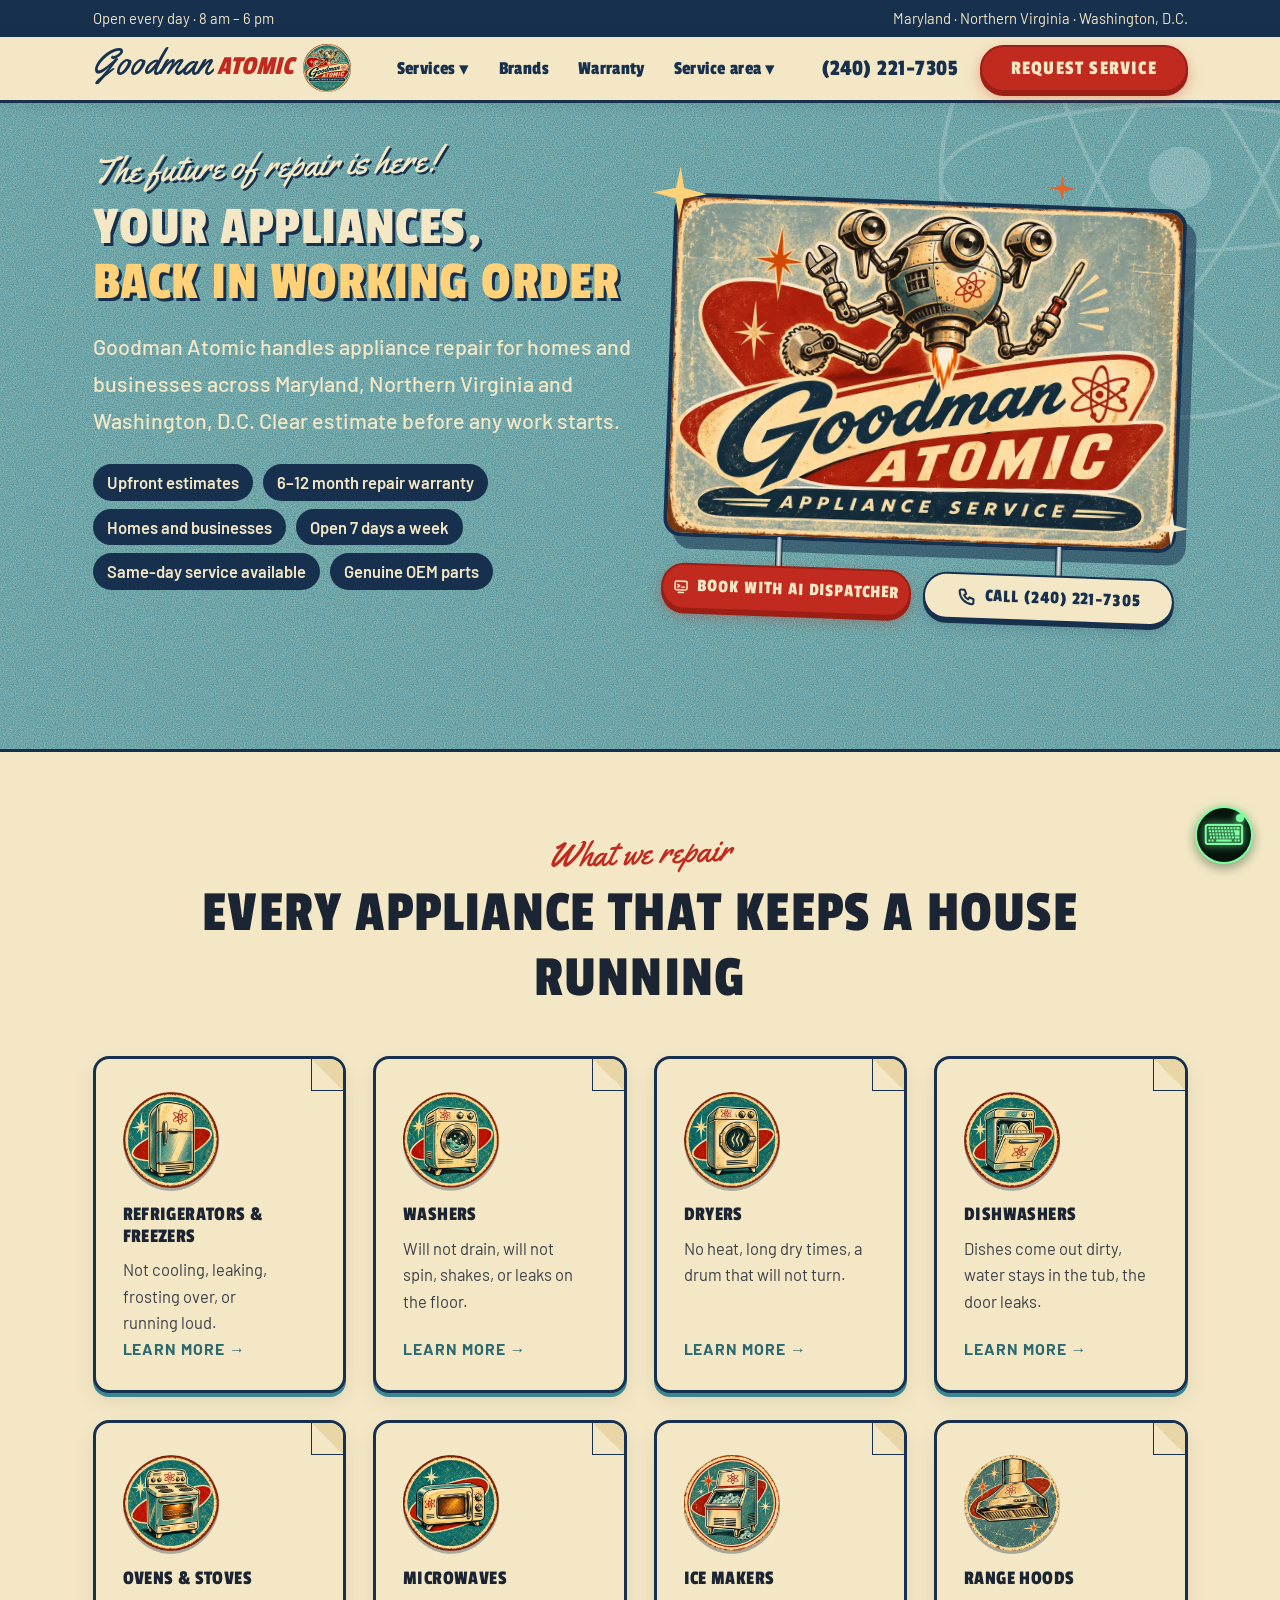
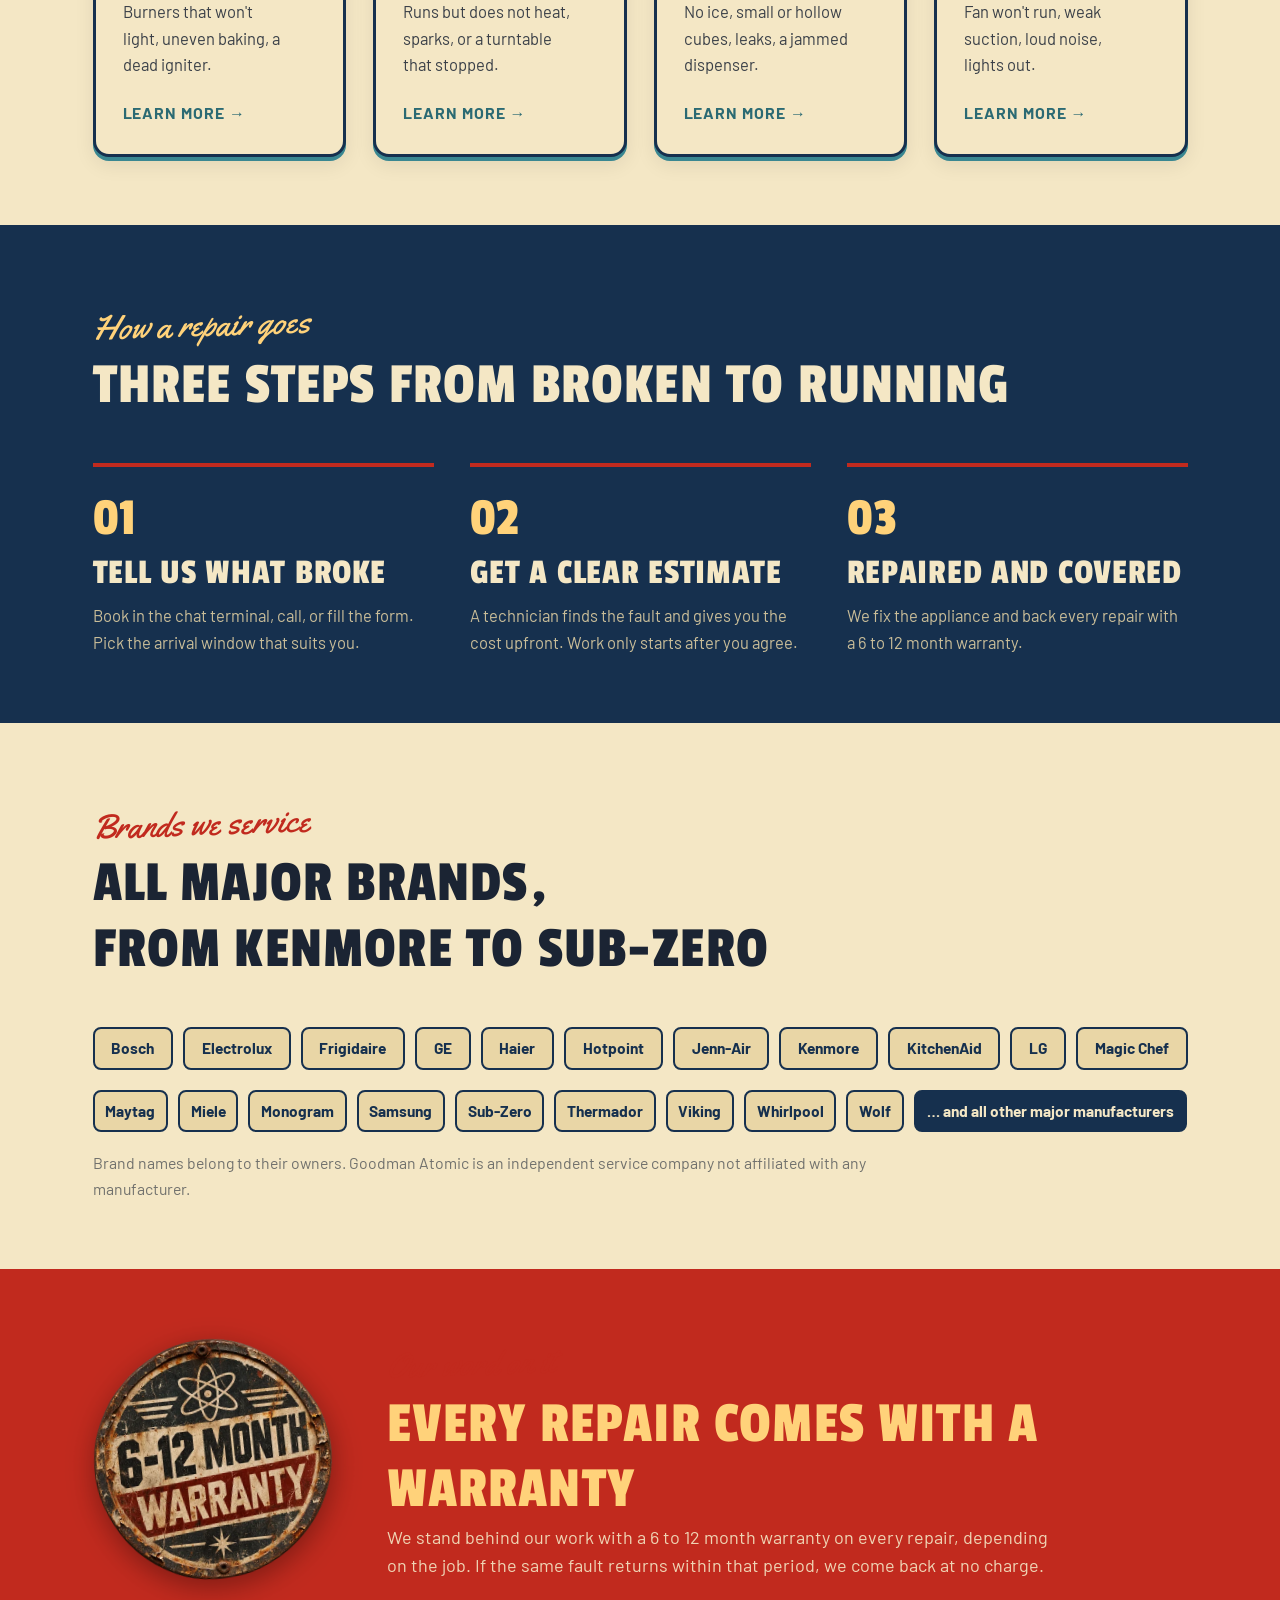
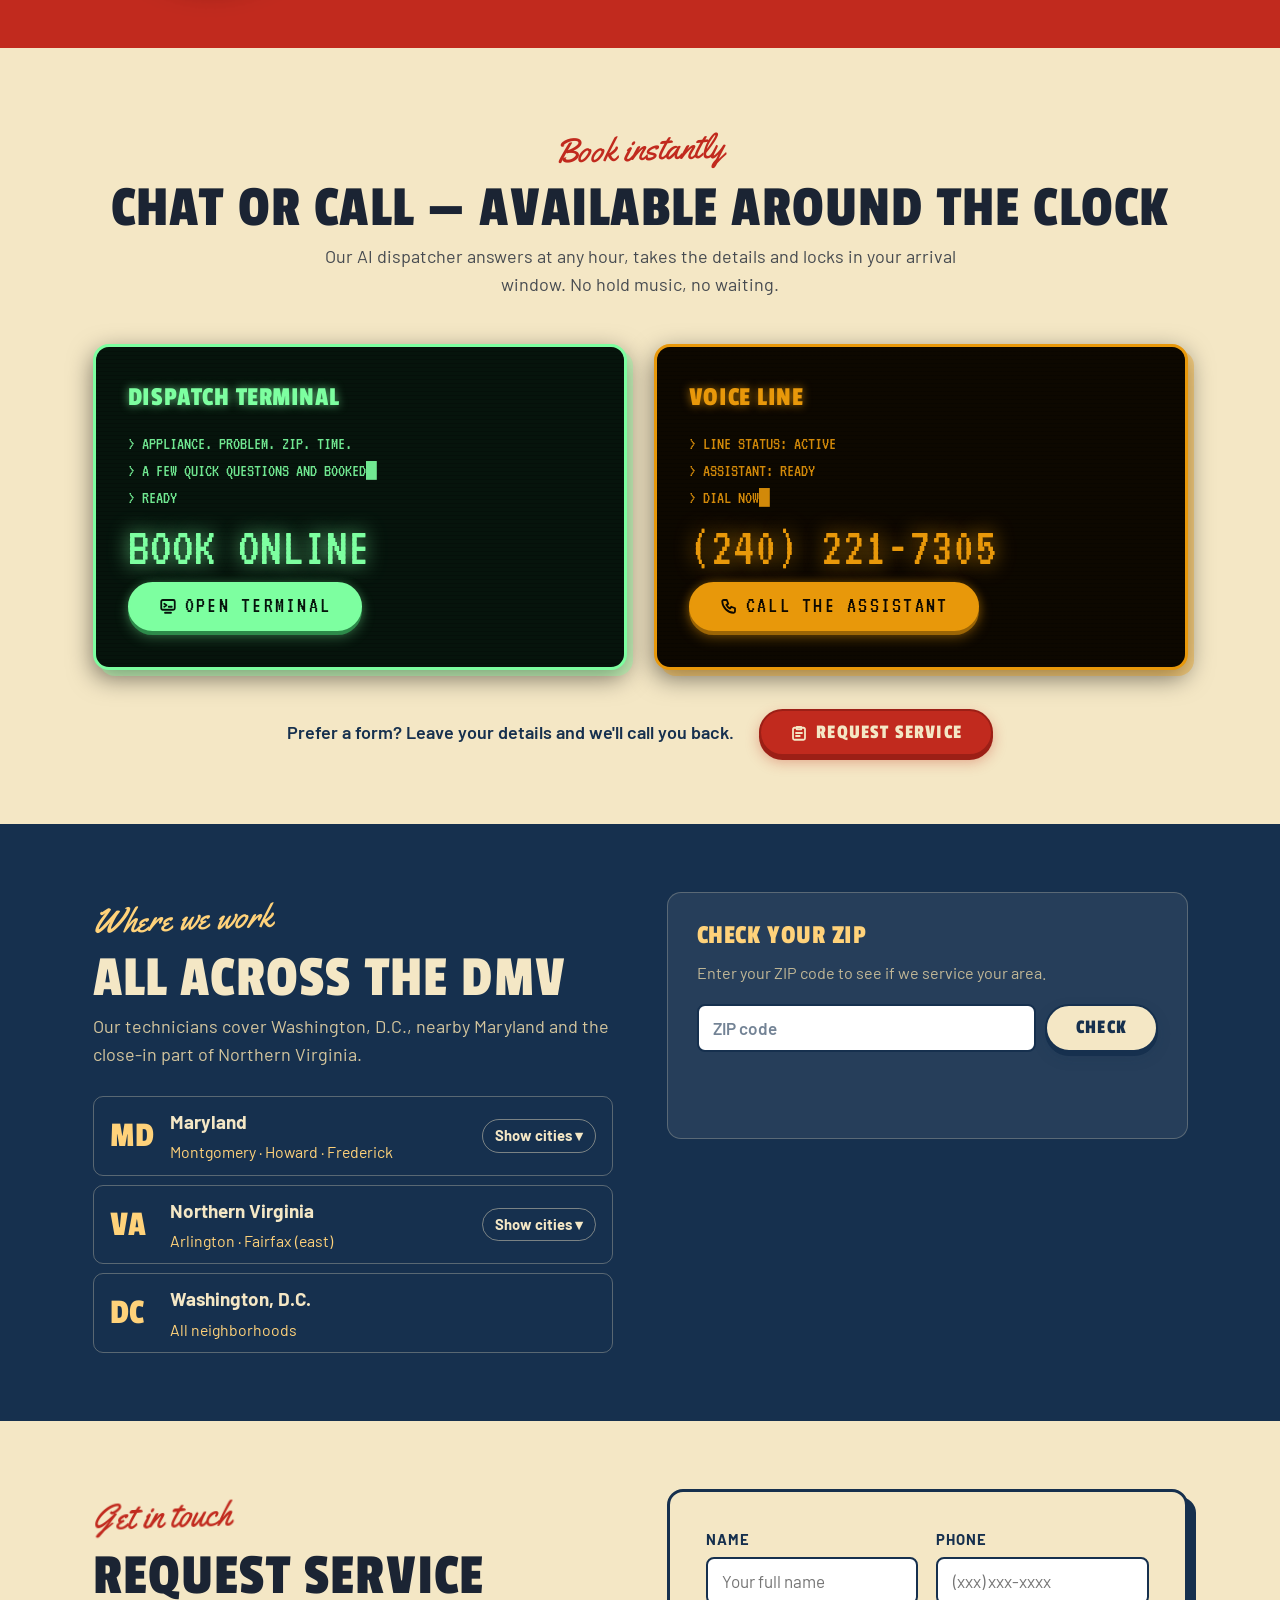
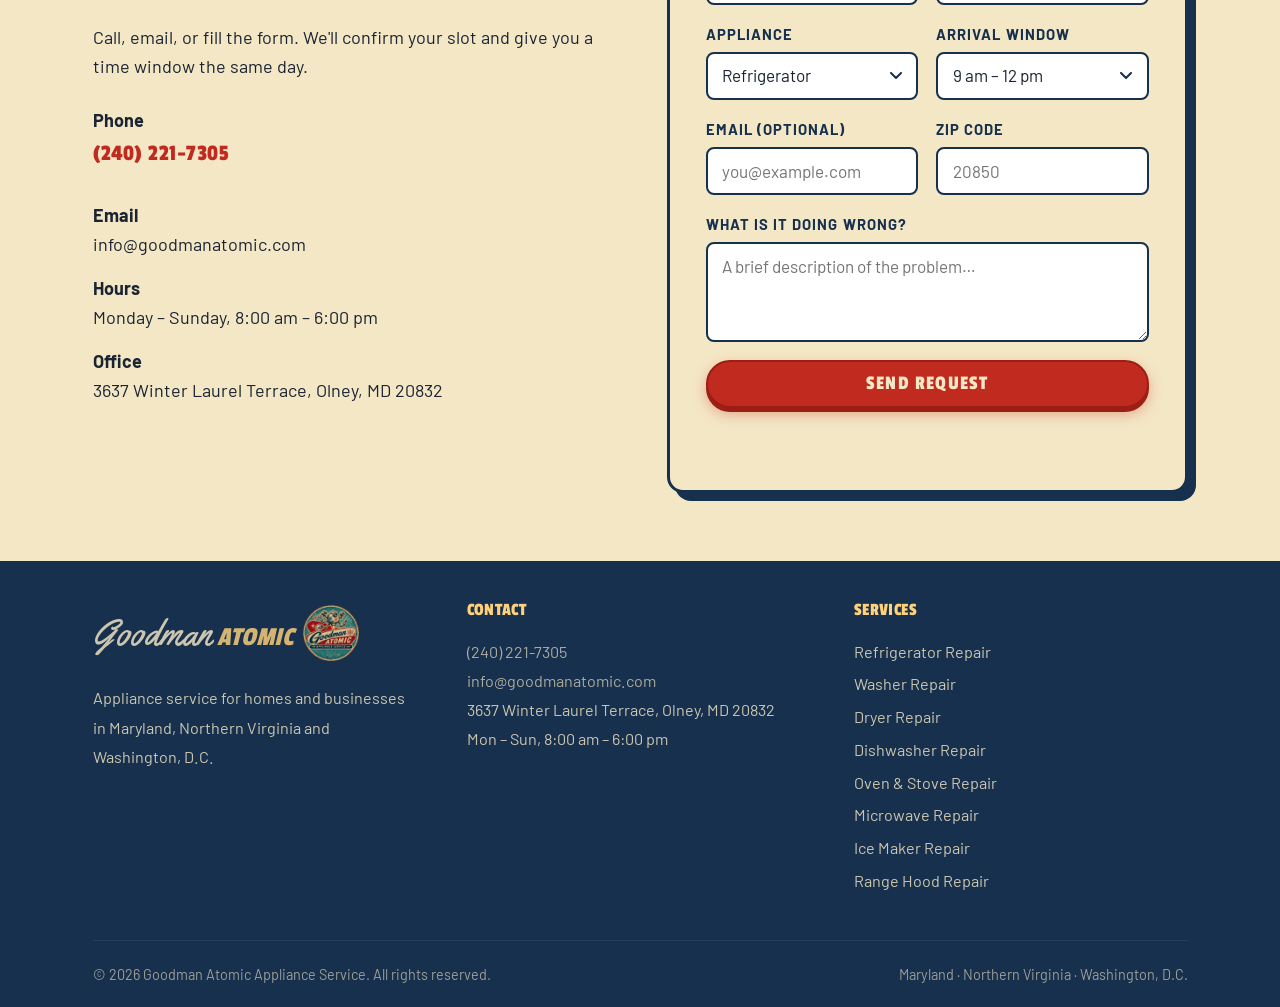
==== index.html @ d3fc952f "Remove Prince George's from service area" ====
<!DOCTYPE html>
<html lang="en">
<head>
<meta charset="utf-8">
<meta name="viewport" content="width=device-width, initial-scale=1">
<meta name="theme-color" content="#f4e7c5">
<title>Goodman Atomic Appliance Service | Repair in Maryland, Virginia &amp; D.C.</title>
<meta name="description" content="Appliance repair in Maryland, Northern Virginia and Washington D.C. Refrigerators, washers, dryers, ovens, dishwashers. Upfront estimates, 6–12 month warranty. Call (240) 221-7305.">
<link rel="canonical" href="https://goodmanatomic.com/">
<link rel="icon" type="image/png" href="assets/logo/logo-square.png">
<link rel="apple-touch-icon" href="assets/logo/logo-round.png">
<link rel="preconnect" href="https://fonts.googleapis.com">
<link rel="preconnect" href="https://fonts.gstatic.com" crossorigin>
<link href="https://fonts.googleapis.com/css2?family=Barlow:wght@400;500;600;700&family=Passion+One:wght@400;700&family=VT323&family=Yellowtail&display=swap" rel="stylesheet">
<link rel="stylesheet" href="assets/css/style.css?v=11140700">
<script type="application/ld+json">
{"@context":"https://schema.org","@type":"LocalBusiness","name":"Goodman Atomic Appliance Service","telephone":"+12402217305","email":"info@goodmanatomic.com","address":{"@type":"PostalAddress","streetAddress":"3637 Winter Laurel Terrace","addressLocality":"Olney","addressRegion":"MD","postalCode":"20832","addressCountry":"US"},"areaServed":["Maryland","Virginia","Washington DC"],"openingHoursSpecification":{"@type":"OpeningHoursSpecification","dayOfWeek":["Monday","Tuesday","Wednesday","Thursday","Friday","Saturday","Sunday"],"opens":"08:00","closes":"18:00"},"priceRange":"$$"}
</script>
</head>
<body>
<a class="skip" href="#main">Skip to content</a>

<!-- Top strip -->
<div class="strip">
  <div class="wrap">
    <span>Open every day · 8 am – 6 pm</span>
    <span>Maryland · Northern Virginia · Washington, D.C.</span>
  </div>
</div>

<!-- Header -->
<header class="site" role="banner">
  <div class="wrap">
    <div class="head-inner">
      <a class="brand" href="/" aria-label="Goodman Atomic Appliance Service — home">
        <span class="g">Goodman</span><span class="a">Atomic</span><img class="brand-logo" src="assets/logo/logo-round-192.webp" alt="" width="48" height="48" aria-hidden="true">
      </a>
      <button id="menuBtn" class="menu-btn" aria-expanded="false" aria-controls="mainNav" aria-label="Open navigation menu">
        <span></span><span></span><span></span>
      </button>
      <nav class="main" id="mainNav" aria-label="Site navigation">
        <div class="has-drop">
          <button class="drop-toggle" aria-expanded="false" aria-haspopup="true">Services <span aria-hidden="true">▾</span></button>
          <div class="drop-menu" role="menu">
            <a href="services/refrigerator-repair.html" role="menuitem">Refrigerator &amp; Freezer</a>
            <a href="services/washer-repair.html" role="menuitem">Washer Repair</a>
            <a href="services/dryer-repair.html" role="menuitem">Dryer Repair</a>
            <a href="services/dishwasher-repair.html" role="menuitem">Dishwasher Repair</a>
            <a href="services/oven-stove-repair.html" role="menuitem">Oven &amp; Stove Repair</a>
            <a href="services/microwave-repair.html" role="menuitem">Microwave Repair</a>
            <a href="services/ice-maker-repair.html" role="menuitem">Ice Maker Repair</a>
            <a href="services/range-hood-repair.html" role="menuitem">Range Hood Repair</a>
          </div>
        </div>
        <a href="#brands">Brands</a>
        <a href="#warranty">Warranty</a>
        <div class="has-drop">
          <button class="drop-toggle" aria-expanded="false" aria-haspopup="true">Service area <span aria-hidden="true">▾</span></button>
          <div class="drop-menu" role="menu">
            <a href="#area" role="menuitem">Washington, D.C.</a>
            <a href="#area" role="menuitem">MD — Montgomery County</a>
            <a href="#area" role="menuitem">MD — Howard County</a>
            <a href="#area" role="menuitem">MD — Frederick County</a>
            <a href="#area" role="menuitem">VA — Arlington County</a>
            <a href="#area" role="menuitem">VA — Fairfax County (east)</a>
          </div>
        </div>
      </nav>
      <div class="head-cta">
        <a class="head-phone" href="tel:+12402217305">(240) 221-7305</a>
        <a class="btn btn-red" href="#reqForm">Request service</a>
      </div>
    </div>
  </div>
</header>

<main id="main">

<!-- ═══ HERO ═══ -->
<section class="hero" id="top" aria-label="Welcome to Goodman Atomic">
  <!-- Background atom -->
  <svg class="atom" viewBox="0 0 200 200" fill="none" aria-hidden="true">
    <g class="orbit-a" stroke="white" stroke-width="1.5">
      <circle cx="100" cy="100" r="92" fill="none"/>
      <ellipse cx="100" cy="100" rx="92" ry="28"/>
      <circle cx="192" cy="100" r="6" fill="white" stroke="none"/>
    </g>
    <g class="orbit-b" stroke="white" stroke-width="1.5">
      <circle cx="100" cy="100" r="92" fill="none"/>
      <ellipse cx="100" cy="100" rx="92" ry="28" transform="rotate(60 100 100)"/>
      <circle cx="146" cy="20.3" r="5" fill="white" stroke="none"/>
    </g>
    <g class="orbit-c" stroke="white" stroke-width="1.5">
      <circle cx="100" cy="100" r="92" fill="none"/>
      <ellipse cx="100" cy="100" rx="92" ry="28" transform="rotate(120 100 100)"/>
      <circle cx="54" cy="20.3" r="5" fill="white" stroke="none"/>
    </g>
    <circle cx="100" cy="100" r="12" fill="white" stroke="none"/>
  </svg>

  <div class="wrap">
    <!-- Left: copy -->
    <div class="hero-text">
      <span class="script">The future of repair is here!</span>
      <h1>Your appliances, <em>back in working order</em></h1>
      <p class="lead">Goodman Atomic handles appliance repair for homes and businesses across Maryland, Northern Virginia and Washington, D.C. Clear estimate before any work starts.</p>
      <ul class="chips">
        <li>Upfront estimates</li>
        <li>6–12 month repair warranty</li>
        <li>Homes and businesses</li>
        <li>Open 7 days a week</li>
        <li>Same-day service available</li>
        <li>Genuine OEM parts</li>
      </ul>
    </div>

    <!-- Right: sign with the two main buttons hanging under it -->
    <div class="sign-col">
    <div class="sign">
      <svg class="burst b1" viewBox="0 0 40 40" aria-hidden="true"><path fill="currentColor" d="M20 0l3 16 17 4-17 4-3 16-3-16L0 20l17-4z"/></svg>
      <svg class="burst b2" viewBox="0 0 40 40" aria-hidden="true"><path fill="currentColor" d="M20 0l3 16 17 4-17 4-3 16-3-16L0 20l17-4z"/></svg>
      <svg class="burst b3" viewBox="0 0 40 40" aria-hidden="true"><path fill="currentColor" d="M20 0l3 16 17 4-17 4-3 16-3-16L0 20l17-4z"/></svg>
      <img src="assets/goodman-atomic-sign.webp" width="1080" height="720"
        alt="Goodman Atomic Appliance Service — retro sign with repair mascot"
        loading="eager">
    </div>
        <div class="hero-cta sign-cta">
          <button class="btn btn-red" type="button" data-open-chat aria-haspopup="dialog">
            <svg width="20" height="20" viewBox="0 0 24 24" fill="none" stroke="currentColor" stroke-width="2.4" stroke-linecap="round" stroke-linejoin="round" aria-hidden="true"><rect x="3" y="4" width="18" height="13" rx="2"/><path d="M8 21h8M7 9l3 2-3 2M13 13h4"/></svg>
            Book with AI dispatcher
          </button>
          <a class="btn btn-cream" href="tel:+12402217305">
            <svg width="20" height="20" viewBox="0 0 24 24" fill="none" stroke="currentColor" stroke-width="2.4" stroke-linecap="round" stroke-linejoin="round" aria-hidden="true"><path d="M5 4h4l2 5-2.5 1.5a11 11 0 0 0 5 5L15 13l5 2v4a2 2 0 0 1-2 2A16 16 0 0 1 3 6a2 2 0 0 1 2-2z"/></svg>
            Call (240) 221-7305
          </a>
        </div>
    </div>
  </div>
</section>


<!-- ═══ SERVICES ═══ -->
<section class="band-cream" id="services">
  <div class="wrap">
    <div class="sec-head" data-rise>
      <span class="script">What we repair</span>
      <h2>Every appliance that keeps a house running</h2>
    </div>
    <div class="cards">

      <article class="card" data-rise>
        <div class="ico ico-img"><img src="assets/icons/refrigerator.webp" alt="" width="96" height="96" loading="lazy"></div>
        <h3>Refrigerators &amp; freezers</h3>
        <p>Not cooling, leaking, frosting over, or running loud.</p>
        <a class="card-link" href="services/refrigerator-repair.html">Learn more →</a>
      </article>

      <article class="card" data-rise>
        <div class="ico ico-img"><img src="assets/icons/washer.webp" alt="" width="96" height="96" loading="lazy"></div>
        <h3>Washers</h3>
        <p>Will not drain, will not spin, shakes, or leaks on the floor.</p>
        <a class="card-link" href="services/washer-repair.html">Learn more →</a>
      </article>

      <article class="card" data-rise>
        <div class="ico ico-img"><img src="assets/icons/dryer.webp" alt="" width="96" height="96" loading="lazy"></div>
        <h3>Dryers</h3>
        <p>No heat, long dry times, a drum that will not turn.</p>
        <a class="card-link" href="services/dryer-repair.html">Learn more →</a>
      </article>

      <article class="card" data-rise>
        <div class="ico ico-img"><img src="assets/icons/dishwasher.webp" alt="" width="96" height="96" loading="lazy"></div>
        <h3>Dishwashers</h3>
        <p>Dishes come out dirty, water stays in the tub, the door leaks.</p>
        <a class="card-link" href="services/dishwasher-repair.html">Learn more →</a>
      </article>

      <article class="card" data-rise>
        <div class="ico ico-img"><img src="assets/icons/oven-stove.webp" alt="" width="96" height="96" loading="lazy"></div>
        <h3>Ovens &amp; stoves</h3>
        <p>Burners that won't light, uneven baking, a dead igniter.</p>
        <a class="card-link" href="services/oven-stove-repair.html">Learn more →</a>
      </article>

      <article class="card" data-rise>
        <div class="ico ico-img"><img src="assets/icons/microwave.webp" alt="" width="96" height="96" loading="lazy"></div>
        <h3>Microwaves</h3>
        <p>Runs but does not heat, sparks, or a turntable that stopped.</p>
        <a class="card-link" href="services/microwave-repair.html">Learn more →</a>
      </article>

      <article class="card" data-rise>
        <div class="ico ico-img"><img src="assets/icons/ice-maker.webp" alt="" width="96" height="96" loading="lazy"></div>
        <h3>Ice makers</h3>
        <p>No ice, small or hollow cubes, leaks, a jammed dispenser.</p>
        <a class="card-link" href="services/ice-maker-repair.html">Learn more →</a>
      </article>

      <article class="card" data-rise>
        <div class="ico ico-img"><img src="assets/icons/range-hood.webp" alt="" width="96" height="96" loading="lazy"></div>
        <h3>Range hoods</h3>
        <p>Fan won't run, weak suction, loud noise, lights out.</p>
        <a class="card-link" href="services/range-hood-repair.html">Learn more →</a>
      </article>

    </div>
  </div>
</section>


<!-- ═══ HOW IT WORKS ═══ -->
<section class="band-navy" id="how">
  <div class="wrap">
    <div class="sec-head sec-head-left" data-rise>
      <span class="script">How a repair goes</span>
      <h2>Three steps from broken to running</h2>
    </div>
    <ol class="steps">
      <li class="step" data-rise>
        <h3>Tell us what broke</h3>
        <p>Book in the chat terminal, call, or fill the form. Pick the arrival window that suits you.</p>
      </li>
      <li class="step" data-rise>
        <h3>Get a clear estimate</h3>
        <p>A technician finds the fault and gives you the cost upfront. Work only starts after you agree.</p>
      </li>
      <li class="step" data-rise>
        <h3>Repaired and covered</h3>
        <p>We fix the appliance and back every repair with a 6 to 12 month warranty.</p>
      </li>
    </ol>
  </div>
</section>


<!-- ═══ BRANDS ═══ -->
<section class="band-cream" id="brands">
  <div class="wrap">
    <div class="sec-head" data-rise>
      <span class="script">Brands we service</span>
      <h2>All major brands,<br>from Kenmore to <span style="white-space:nowrap">Sub-Zero</span></h2>
    </div>
    <ul class="brands" data-rise aria-label="Brands we service">
      <li>Bosch</li>
      <li>Electrolux</li>
      <li>Frigidaire</li>
      <li>GE</li>
      <li>Haier</li>
      <li>Hotpoint</li>
      <li>Jenn-Air</li>
      <li>Kenmore</li>
      <li>KitchenAid</li>
      <li>LG</li>
      <li>Magic Chef</li>
      <li class="brands-break" aria-hidden="true"></li>
      <li>Maytag</li>
      <li>Miele</li>
      <li>Monogram</li>
      <li>Samsung</li>
      <li>Sub-Zero</li>
      <li>Thermador</li>
      <li>Viking</li>
      <li>Whirlpool</li>
      <li>Wolf</li>
      <li class="brands-more">… and all other major manufacturers</li>
    </ul>
    <p class="brands-fine">Brand names belong to their owners. Goodman Atomic is an independent service company not affiliated with any manufacturer.</p>
  </div>
</section>


<!-- ═══ WARRANTY ═══ -->
<section class="band-red warranty" id="warranty">
  <div class="wrap">
    <div class="seal-img" data-rise>
      <img src="assets/icons/warranty-seal.webp" alt="6–12 month warranty" width="240" height="240" loading="lazy">
    </div>
    <div data-rise>
      <span class="script">Our word on it</span>
      <h2>Every repair comes with a warranty</h2>
      <p>We stand behind our work with a 6 to 12 month warranty on every repair, depending on the job. If the same fault returns within that period, we come back at no charge.</p>
    </div>
  </div>
</section>


<!-- ═══ AI DISPATCHER ═══ -->
<section class="band-cream" id="dispatch">
  <div class="wrap">
    <div class="sec-head" data-rise>
      <span class="script">Book instantly</span>
      <h2>Chat or call — available around the clock</h2>
      <p>Our AI dispatcher answers at any hour, takes the details and locks in your arrival window. No hold music, no waiting.</p>
    </div>
    <div class="duo" data-rise>
      <!-- Green CRT: text dispatch -->
      <div class="panel term">
        <h3>Dispatch terminal</h3>
        <p>APPLIANCE. PROBLEM. ZIP. TIME.</p>
        <p>A FEW QUICK QUESTIONS AND BOOKED<span class="cursor" aria-hidden="true"></span></p>
        <p>READY</p>
        <div class="crt-bignum">BOOK ONLINE</div>
        <button class="btn btn-crt" type="button" data-open-chat aria-haspopup="dialog">
          <svg width="18" height="18" viewBox="0 0 24 24" fill="none" stroke="currentColor" stroke-width="2.4" stroke-linecap="round" stroke-linejoin="round" aria-hidden="true"><rect x="3" y="4" width="18" height="13" rx="2"/><path d="M8 21h8M7 9l3 2-3 2M13 13h4"/></svg>
          Open terminal
        </button>
      </div>
      <!-- Amber CRT: voice line -->
      <div class="panel amber-crt">
        <h3>Voice line</h3>
        <p>LINE STATUS: ACTIVE</p>
        <p>ASSISTANT: READY</p>
        <p>DIAL NOW<span class="amber-cursor" aria-hidden="true"></span></p>
        <div class="crt-bignum">(240) 221-7305</div>
        <a class="btn btn-amber" href="tel:+12402217305">
          <svg width="18" height="18" viewBox="0 0 24 24" fill="none" stroke="currentColor" stroke-width="2.4" stroke-linecap="round" stroke-linejoin="round" aria-hidden="true"><path d="M5 4h4l2 5-2.5 1.5a11 11 0 0 0 5 5L15 13l5 2v4a2 2 0 0 1-2 2A16 16 0 0 1 3 6a2 2 0 0 1 2-2z"/></svg>
          Call the assistant
        </a>
      </div>
    </div>
    <div class="dispatch-form-cta" data-rise>
      <span>Prefer a form? Leave your details and we'll call you back.</span>
      <a class="btn btn-red" href="#reqForm">
        <svg width="18" height="18" viewBox="0 0 24 24" fill="none" stroke="currentColor" stroke-width="2.4" stroke-linecap="round" stroke-linejoin="round" aria-hidden="true"><path d="M9 4h6v3H9z"/><path d="M8 5H6a2 2 0 0 0-2 2v12a2 2 0 0 0 2 2h12a2 2 0 0 0 2-2V7a2 2 0 0 0-2-2h-2M8 12h8M8 16h5"/></svg>
        Request service
      </a>
    </div>
  </div>
</section>


<!-- ═══ SERVICE AREA ═══ -->
<section class="band-navy area" id="area">
  <div class="wrap">
    <div class="area-left" data-rise>
      <span class="script">Where we work</span>
      <h2>All across the DMV</h2>
      <p>Our technicians cover Washington, D.C., nearby Maryland and the close-in part of Northern Virginia.</p>

      <div class="states" data-rise>
        <!-- Maryland -->
        <details class="state-block">
          <summary class="state-summary">
            <span class="state-abbr">MD</span>
            <span class="state-info">
              <strong>Maryland</strong>
              <span class="state-counties">Montgomery · Howard · Frederick</span>
            </span>
            <span class="state-toggle"><span class="t-show">Show cities</span><span class="t-hide">Hide cities</span></span>
          </summary>
          <div class="state-cities">
            <p><strong>Montgomery County:</strong> Rockville, Bethesda, Gaithersburg, Silver Spring, Germantown, Potomac, Chevy Chase, North Bethesda, North Potomac, Takoma Park, Kensington, Wheaton, Olney, Aspen Hill, Montgomery Village, Clarksburg, Damascus, Poolesville, Burtonsville, Colesville, White Oak, Derwood, Darnestown, Boyds, Cabin John, Glen Echo, Garrett Park, Laytonsville, Sandy Spring, Ashton, Brookeville, Washington Grove, Barnesville, Dickerson.</p>
            <p><strong>Howard County:</strong> Columbia, Ellicott City, Elkridge, North Laurel, Savage, Jessup, Fulton, Clarksville, Highland, Scaggsville, Dayton, Glenelg, Glenwood, West Friendship, Cooksville, Lisbon, Woodbine, Marriottsville.</p>
            <p><strong>Frederick County:</strong> Frederick, Urbana, Ballenger Creek, Middletown, Brunswick, Thurmont, Walkersville, New Market, Mount Airy, Myersville, Emmitsburg, Woodsboro, Jefferson, Adamstown, Buckeystown, Ijamsville, Monrovia, Libertytown, Point of Rocks, Braddock Heights, Lake Linganore.</p>
          </div>
        </details>

        <!-- Virginia -->
        <details class="state-block">
          <summary class="state-summary">
            <span class="state-abbr">VA</span>
            <span class="state-info">
              <strong>Northern Virginia</strong>
              <span class="state-counties">Arlington · Fairfax (east)</span>
            </span>
            <span class="state-toggle"><span class="t-show">Show cities</span><span class="t-hide">Hide cities</span></span>
          </summary>
          <div class="state-cities">
            <p><strong>Arlington County:</strong> Arlington, Rosslyn, Clarendon, Ballston, Crystal City, Pentagon City, Shirlington.</p>
            <p><strong>Fairfax County (east):</strong> McLean, Falls Church, Fairfax, Vienna, Tysons, Annandale, Great Falls, Oakton, Merrifield, Dunn Loring.</p>
          </div>
        </details>

        <!-- DC -->
        <div class="state-block state-static">
          <div class="state-summary">
            <span class="state-abbr">DC</span>
            <span class="state-info">
              <strong>Washington, D.C.</strong>
              <span class="state-counties">All neighborhoods</span>
            </span>
          </div>
        </div>
      </div>
    </div>

    <div class="area-right" data-rise>
      <div class="zip-checker">
        <h3>Check your ZIP</h3>
        <p>Enter your ZIP code to see if we service your area.</p>
        <div class="zip-row">
          <label for="zipInput" class="sr-only">ZIP code</label>
          <input id="zipInput" type="text" inputmode="numeric" pattern="\d{5}" maxlength="5" placeholder="ZIP code" class="zip-input" autocomplete="postal-code">
          <button type="button" class="btn btn-cream zip-btn" id="zipBtn">Check</button>
        </div>
        <p class="zip-result" id="zipResult" aria-live="polite"></p>
      </div>
    </div>
  </div>
</section>


<!-- ═══ BOOK / CONTACT ═══ -->
<section class="band-cream book" id="book">
  <div class="wrap">
    <div class="book-info" data-rise>
      <span class="script">Get in touch</span>
      <h2>Request service</h2>
      <p>Call, email, or fill the form. We'll confirm your slot and give you a time window the same day.</p>
      <p class="book-phone">
        <strong>Phone</strong><br>
        <a href="tel:+12402217305" class="tel-link">(240) 221-7305</a>
      </p>
    </div>

    <form class="req" id="reqForm" novalidate data-rise>
      <div class="field-group">
        <label for="f-name">Name</label>
        <input id="f-name" name="name" type="text" autocomplete="name" required placeholder="Your full name">
      </div>
      <div class="field-group">
        <label for="f-phone">Phone</label>
        <input id="f-phone" name="phone" type="tel" autocomplete="tel" inputmode="tel" required placeholder="(xxx) xxx-xxxx">
      </div>
      <div class="field-group">
        <label for="f-app">Appliance</label>
        <select id="f-app" name="appliance">
          <option>Refrigerator</option>
          <option>Freezer</option>
          <option>Washer</option>
          <option>Dryer</option>
          <option>Dishwasher</option>
          <option>Oven or stove</option>
          <option>Microwave</option>
          <option>Ice maker</option>
          <option>Range hood</option>
          <option>Other</option>
        </select>
      </div>
      <div class="field-group">
        <label for="f-slot">Arrival window</label>
        <select id="f-slot" name="slot">
          <option>9 am – 12 pm</option>
          <option>10 am – 1 pm</option>
          <option>11 am – 2 pm</option>
          <option>12 pm – 3 pm</option>
          <option>1 pm – 4 pm</option>
          <option>2 pm – 5 pm</option>
          <option>3 pm – 6 pm</option>
        </select>
      </div>
      <div class="field-group">
        <label for="f-email">Email (optional)</label>
        <input id="f-email" name="email" type="email" autocomplete="email" placeholder="you@example.com">
      </div>
      <div class="field-group">
        <label for="f-zip">ZIP code</label>
        <input id="f-zip" name="zip" type="text" inputmode="numeric" autocomplete="postal-code" maxlength="5" placeholder="20850" required>
      </div>
      <div class="field-group full">
        <label for="f-prob">What is it doing wrong?</label>
        <textarea id="f-prob" name="problem" placeholder="A brief description of the problem…"></textarea>
      </div>
      <div class="full">
        <button class="btn btn-red req-submit" type="submit">Send request</button>
      </div>
      <p id="formNote" aria-live="polite" class="full"></p>
    </form>

    <ul class="book-more" data-rise>
      <li>
        <strong>Email</strong><br>
        <a href="mailto:info@goodmanatomic.com">info@goodmanatomic.com</a>
      </li>
      <li>
        <strong>Hours</strong><br>
        Monday – Sunday, 8:00 am – 6:00 pm
      </li>
      <li>
        <strong>Office</strong><br>
        3637 Winter Laurel Terrace, Olney, MD 20832
      </li>
    </ul>
  </div>
</section>

</main><!-- /main -->


<!-- ═══ FOOTER ═══ -->
<footer class="site" role="contentinfo">
  <div class="wrap">
    <div class="foot-grid">
      <div class="foot-col">
        <a class="brand brand-foot" href="/" aria-label="Goodman Atomic — home">
          <span class="g">Goodman</span><span class="a">Atomic</span><img class="brand-logo brand-logo-foot" src="assets/logo/logo-round-512.webp" alt="" width="56" height="56" aria-hidden="true">
        </a>
        <p>Appliance service for homes and businesses in Maryland, Northern Virginia and Washington, D.C.</p>
      </div>
      <div class="foot-col">
        <h4>Contact</h4>
        <ul>
          <li><a href="tel:+12402217305">(240) 221-7305</a></li>
          <li><a href="mailto:info@goodmanatomic.com">info@goodmanatomic.com</a></li>
          <li>3637 Winter Laurel Terrace, Olney, MD 20832</li>
          <li>Mon – Sun, 8:00 am – 6:00 pm</li>
        </ul>
      </div>
      <div class="foot-col">
        <h4>Services</h4>
        <nav class="foot-nav" aria-label="Service pages">
          <a href="services/refrigerator-repair.html">Refrigerator Repair</a>
          <a href="services/washer-repair.html">Washer Repair</a>
          <a href="services/dryer-repair.html">Dryer Repair</a>
          <a href="services/dishwasher-repair.html">Dishwasher Repair</a>
          <a href="services/oven-stove-repair.html">Oven &amp; Stove Repair</a>
          <a href="services/microwave-repair.html">Microwave Repair</a>
          <a href="services/ice-maker-repair.html">Ice Maker Repair</a>
          <a href="services/range-hood-repair.html">Range Hood Repair</a>
        </nav>
      </div>
    </div>
    <div class="copy">
      <span>© 2026 Goodman Atomic Appliance Service. All rights reserved.</span>
      <span>Maryland · Northern Virginia · Washington, D.C.</span>
    </div>
  </div>
</footer>


<!-- Mobile sticky bar -->
<div class="bar" aria-label="Quick actions">
  <a class="btn btn-cream" href="tel:+12402217305">
    <svg width="18" height="18" viewBox="0 0 24 24" fill="none" stroke="currentColor" stroke-width="2.4" stroke-linecap="round" stroke-linejoin="round" aria-hidden="true"><path d="M5 4h4l2 5-2.5 1.5a11 11 0 0 0 5 5L15 13l5 2v4a2 2 0 0 1-2 2A16 16 0 0 1 3 6a2 2 0 0 1 2-2z"/></svg>
    Call
  </a>
  <button class="btn btn-red" type="button" data-open-chat aria-haspopup="dialog">
    <svg width="18" height="18" viewBox="0 0 24 24" fill="none" stroke="currentColor" stroke-width="2.4" stroke-linecap="round" stroke-linejoin="round" aria-hidden="true"><rect x="3" y="4" width="18" height="13" rx="2"/><path d="M8 21h8M7 9l3 2-3 2M13 13h4"/></svg>
    Chat
  </button>
  <a class="btn btn-gold bar-request" href="#reqForm">
    <svg width="18" height="18" viewBox="0 0 24 24" fill="none" stroke="currentColor" stroke-width="2.4" stroke-linecap="round" stroke-linejoin="round" aria-hidden="true"><path d="M9 4h6v3H9z"/><path d="M8 5H6a2 2 0 0 0-2 2v12a2 2 0 0 0 2 2h12a2 2 0 0 0 2-2V7a2 2 0 0 0-2-2h-2M8 12h8M8 16h5"/></svg>
    Request
  </a>
</div>

<!-- Desktop FAB -->
<button class="fab" id="fab" aria-label="Book a repair — open chat terminal" data-open-chat>⌨</button>

<!-- Chat terminal overlay -->
<div id="chat" class="chat" role="dialog" aria-modal="true" aria-labelledby="chatTitle" aria-hidden="true">
  <div class="chat-head">
    <span class="chat-title" id="chatTitle">◈ GOODMAN ATOMIC DISPATCH</span>
    <button class="chat-close" id="chatClose" aria-label="Close terminal" type="button">✕</button>
  </div>
  <div class="chat-log" id="chatLog" aria-live="polite" aria-atomic="false"></div>
  <div class="chat-input-row">
    <label for="chatInput" class="sr-only">Your answer</label>
    <input class="chat-input" id="chatInput" type="text" placeholder="▸ Type here" autocomplete="off">
    <button class="chat-send" id="chatSend" type="button" aria-label="Send">SEND</button>
  </div>
</div>

<script src="assets/js/main.js?v=11142055"></script>
</body>
</html>
---- assets/css/style.css ----
/* =============================================================
   GOODMAN ATOMIC APPLIANCE SERVICE — style.css
   Retro-futurist atomic-era design system
   ============================================================= */

/* ─── 1. ROOT VARIABLES + RESET ──────────────────────────────── */
:root {
  --cream:      #f4e7c5;
  --cream-deep: #e9d6a6;
  --teal:       #3a8791;
  --teal-deep:  #2b6a73;
  --red:        #c12a1e;
  --red-deep:   #9c1f16;
  --navy:       #16304e;
  --orange:     #e5642a;
  --gold:       #ffd27a;
  --ink:        #1b2433;
  --crt:        #7dffa0;
  --crt-bg:     #06140c;
  --amber:      #e8980a;
  --amber-bg:   #0d0800;

  --font-d: 'Passion One', sans-serif;
  --font-s: 'Yellowtail', cursive;
  --font-b: 'Barlow', sans-serif;
  --font-t: 'VT323', monospace;

  --wrap: 1140px;
  --edge: 3px solid var(--navy);

  --speckle: url("data:image/svg+xml,%3Csvg xmlns='http://www.w3.org/2000/svg' width='200' height='200'%3E%3Cfilter id='n'%3E%3CfeTurbulence type='fractalNoise' baseFrequency='.9' numOctaves='2' seed='7'/%3E%3CfeColorMatrix type='matrix' values='0 0 0 0 0.957 0 0 0 0 0.906 0 0 0 0 0.773 0 0 0 0.55 0'/%3E%3C/filter%3E%3Crect width='200' height='200' filter='url(%23n)'/%3E%3C/svg%3E");
}

*, *::before, *::after {
  box-sizing: border-box;
  margin: 0;
  padding: 0;
}

html {
  scroll-behavior: smooth;
  font-size: 18px;
}

body {
  font-family: var(--font-b);
  background: var(--cream);
  color: var(--ink);
  line-height: 1.6;
  overflow-x: hidden;
  animation: screenPower .9s ease-out backwards;
}

img, svg, video { display: block; max-width: 100%; }
img { height: auto; }
ul, ol { list-style: none; }
a { color: inherit; text-decoration: none; }
button { cursor: pointer; font-family: inherit; }


/* ─── 2. PAGE POWER-ON ANIMATION ─────────────────────────────── */
@keyframes screenPower {
  0%   { opacity: 0; filter: brightness(0) saturate(0); }
  4%   { opacity: 1; filter: brightness(4) saturate(0) blur(1px); }
  8%   { filter: brightness(.35) saturate(0); }
  16%  { filter: brightness(1.4) saturate(.3); }
  32%  { filter: brightness(1.05) saturate(.8); }
  100% { filter: none; }
}


/* ─── 3. ACCESSIBILITY ───────────────────────────────────────── */
.skip {
  position: absolute;
  top: -120px;
  left: 1rem;
  background: var(--navy);
  color: var(--cream);
  padding: .5rem 1rem;
  border-radius: 0 0 6px 6px;
  font-family: var(--font-b);
  font-weight: 700;
  z-index: 9999;
  transition: top .2s;
}
.skip:focus { top: 0; }

:focus-visible {
  outline: 3px solid var(--orange);
  outline-offset: 3px;
}


/* ─── 4. TYPOGRAPHY ──────────────────────────────────────────── */
.wrap {
  max-width: var(--wrap);
  margin-inline: auto;
  padding-inline: 1.25rem;
}

h1, h2, h3, h4, h5, h6 {
  font-family: var(--font-d);
  font-weight: 400;
  text-transform: uppercase;
  line-height: 1.1;
  letter-spacing: .02em;
}

h1 { font-size: clamp(2.6rem, 7vw, 4.5rem); }
h2 { font-size: clamp(2.1rem, 5vw, 3.3rem); }
h3 { font-size: clamp(1.4rem, 3vw, 2rem); }
h4 { font-size: 1.3rem; }

p { max-width: 68ch; }

.script {
  font-family: var(--font-s);
  font-size: 1.9rem;
  color: var(--red);
  transform: rotate(-2deg);
  display: inline-block;
}

/* Hero script override — cream on teal bg */
.hero .script {
  color: var(--cream);
  text-shadow: 1px 2px 0 var(--navy), 0 0 12px rgba(22,48,78,.4);
  font-size: 2rem;
}

.lead {
  font-size: 1.15rem;
  line-height: 1.7;
  opacity: .9;
}

strong { font-weight: 700; }

.mono, .crt-text {
  font-family: var(--font-t);
  font-size: 1.05rem;
}

/* ─── 5. BUTTONS ─────────────────────────────────────────────── */
.btn {
  display: inline-flex;
  align-items: center;
  gap: .45rem;
  font-family: var(--font-d);
  font-size: 1.1rem;
  text-transform: uppercase;
  letter-spacing: .06em;
  padding: .62rem 1.6rem;
  border-radius: 50px;
  border: 2px solid transparent;
  cursor: pointer;
  position: relative;
  transition: transform .12s, box-shadow .12s;
  text-decoration: none;
  line-height: 1;
  white-space: nowrap;
}

.btn:active { transform: translateY(2px) !important; }

/* Red variant */
.btn-red {
  background: var(--red);
  color: var(--cream);
  border-color: var(--red-deep);
  box-shadow: 0 4px 0 var(--red-deep), 0 6px 14px rgba(193,42,30,.35);
}
.btn-red:hover {
  background: var(--red-deep);
  transform: translateY(-2px);
  box-shadow: 0 6px 0 var(--red-deep), 0 10px 20px rgba(193,42,30,.4);
}
.btn-red:active { box-shadow: 0 2px 0 var(--red-deep); }

/* Cream variant */
.btn-cream {
  background: var(--cream);
  color: var(--navy);
  border-color: var(--navy);
  box-shadow: 0 4px 0 var(--navy), 0 6px 14px rgba(22,48,78,.2);
}
.btn-cream:hover {
  background: var(--cream-deep);
  transform: translateY(-2px);
  box-shadow: 0 6px 0 var(--navy), 0 10px 20px rgba(22,48,78,.25);
}
.btn-cream:active { box-shadow: 0 2px 0 var(--navy); }

/* Navy variant */
.btn-navy {
  background: var(--navy);
  color: var(--cream);
  border-color: var(--ink);
  box-shadow: 0 4px 0 var(--ink), 0 6px 14px rgba(27,36,51,.4);
}
.btn-navy:hover {
  background: var(--ink);
  transform: translateY(-2px);
  box-shadow: 0 6px 0 var(--ink), 0 10px 20px rgba(27,36,51,.45);
}
.btn-navy:active { box-shadow: 0 2px 0 var(--ink); }

/* Amber CRT variant */
.btn-amber {
  background: var(--amber);
  color: var(--amber-bg);
  border-color: var(--amber);
  box-shadow: 0 4px 0 #9c6505, 0 6px 14px rgba(232,152,10,.4), 0 0 10px rgba(232,152,10,.3);
  font-family: var(--font-t);
  font-size: 1.25rem;
  letter-spacing: .1em;
}
.btn-amber:hover {
  background: #f5aa15;
  transform: translateY(-2px);
  box-shadow: 0 6px 0 #9c6505, 0 10px 20px rgba(232,152,10,.5), 0 0 18px rgba(232,152,10,.4);
}
.btn-amber:active { box-shadow: 0 2px 0 #9c6505; }

/* Green CRT variant */
.btn-crt {
  background: var(--crt);
  color: var(--crt-bg);
  border-color: var(--crt);
  box-shadow: 0 4px 0 #2d8a4a, 0 6px 14px rgba(125,255,160,.3), 0 0 10px rgba(125,255,160,.2);
  font-family: var(--font-t);
  font-size: 1.25rem;
  letter-spacing: .1em;
}
.btn-crt:hover {
  background: #98ffb8;
  transform: translateY(-2px);
  box-shadow: 0 6px 0 #2d8a4a, 0 10px 20px rgba(125,255,160,.4);
}
.btn-crt:active { box-shadow: 0 2px 0 #2d8a4a; }


/* ─── 6. TOP STRIP + HEADER ──────────────────────────────────── */
.strip {
  background: var(--navy);
  color: var(--cream);
  font-size: .82rem;
  font-family: var(--font-b);
  padding: .38rem 0;
}
.strip .wrap {
  display: flex;
  justify-content: space-between;
  align-items: center;
  gap: 1rem;
}
.strip a { color: var(--gold); font-weight: 600; }
.strip a:hover { text-decoration: underline; }

header.site {
  position: sticky;
  top: 0;
  background: var(--cream);
  border-bottom: var(--edge);
  z-index: 400;
  box-shadow: 0 2px 10px rgba(22,48,78,.12);
}

.head-inner {
  display: flex;
  align-items: center;
  gap: 1.5rem;
  padding-block: .4rem;
}

.logo-link { flex-shrink: 0; display: flex; align-items: center; }

.logo-img {
  height: 72px;
  width: auto;
}

.brand {
  display: flex;
  align-items: center;
  gap: 6px;
  text-decoration: none;
  flex-shrink: 0;
  line-height: 1;
}
.brand .g {
  font-family: var(--font-s);
  font-size: 2rem;
  color: var(--navy);
}
.brand .a {
  font-family: var(--font-d);
  font-size: 1.5rem;
  color: var(--red);
  text-transform: uppercase;
  font-style: italic;
}
.brand-logo {
  height: 48px;
  width: 48px;
  margin-left: 4px;
  flex-shrink: 0;
}
/* Footer brand variant */
.brand-foot .g { color: var(--cream); }
.brand-foot .a { color: var(--gold); }
.brand-logo-foot { height: 56px; width: 56px; }

.head-phone {
  font-family: var(--font-d);
  font-size: 1.3rem;
  color: var(--navy);
  letter-spacing: .02em;
  line-height: 1;
}
.head-phone span {
  display: block;
  font-family: var(--font-b);
  font-size: .72rem;
  font-weight: 600;
  text-transform: uppercase;
  letter-spacing: .08em;
  color: var(--teal);
}

.head-cta { margin-left: auto; }

/* Hamburger button */
.menu-btn {
  display: none;
  flex-direction: column;
  justify-content: center;
  gap: 5px;
  width: 44px;
  height: 44px;
  background: none;
  border: 2px solid var(--navy);
  border-radius: 8px;
  padding: 8px;
  margin-left: auto;
}
.menu-btn span {
  display: block;
  height: 2px;
  background: var(--navy);
  border-radius: 2px;
  transition: transform .25s, opacity .25s;
  transform-origin: center;
}
.menu-btn[aria-expanded="true"] span:nth-child(1) { transform: translateY(7px) rotate(45deg); }
.menu-btn[aria-expanded="true"] span:nth-child(2) { opacity: 0; transform: scaleX(0); }
.menu-btn[aria-expanded="true"] span:nth-child(3) { transform: translateY(-7px) rotate(-45deg); }

/* Main nav */
nav.main {
  display: flex;
  align-items: center;
  gap: .2rem;
  margin-left: auto;
}

nav.main a,
nav.main .drop-toggle {
  font-family: var(--font-d);
  font-size: 1.08rem;
  letter-spacing: .02em;
  color: var(--navy);
  padding: .4rem .7rem;
  border-radius: 6px;
  background: none;
  border: none;
  display: flex;
  align-items: center;
  gap: .2rem;
  transition: background .15s, color .15s;
  white-space: nowrap;
}
nav.main a:hover,
nav.main .drop-toggle:hover,
nav.main a.active,
nav.main .drop-toggle[aria-expanded="true"] {
  background: var(--navy);
  color: var(--cream);
}

/* Dropdown */
.has-drop { position: relative; }

.drop-menu {
  display: none;
  position: absolute;
  top: calc(100% + 6px);
  left: 0;
  min-width: 200px;
  background: var(--cream);
  border: var(--edge);
  border-radius: 10px;
  box-shadow: 0 8px 24px rgba(22,48,78,.2);
  padding: .4rem 0;
  z-index: 500;
}
.drop-menu.open { display: block; }

.has-drop:hover .drop-menu { display: block; }

.drop-menu a {
  display: block;
  padding: .45rem 1rem;
  font-family: var(--font-b);
  font-size: .95rem;
  font-weight: 600;
  text-transform: none;
  letter-spacing: 0;
  border-radius: 0;
  color: var(--ink);
}
.drop-menu a:hover { background: var(--navy); color: var(--cream); }


/* ─── 7. HOMEPAGE HERO ───────────────────────────────────────── */
.hero {
  background: var(--teal) var(--speckle);
  color: var(--cream);
  border-bottom: var(--edge);
  position: relative;
  overflow: hidden;
}

.hero .wrap {
  display: grid;
  grid-template-columns: 1.05fr 1fr;
  gap: 44px;
  align-items: center;
  padding-block: 56px 64px;
  position: relative;
  z-index: 2;
}

.hero-text { color: var(--cream); }

.hero h1 {
  color: var(--cream);
  font-size: clamp(2.7rem, 7vw, 4.9rem);
  text-transform: uppercase;
  text-shadow: 3px 3px 0 var(--navy);
  line-height: 1;
  letter-spacing: .01em;
}

.hero h1 em {
  font-style: normal;
  color: var(--gold);
}

.hero .script {
  color: var(--cream);
  text-shadow: 2px 2px 0 var(--navy);
  margin-bottom: 6px;
}

.hero p.lead {
  font-size: 1.2rem;
  max-width: 34em;
  margin-top: 18px;
  font-weight: 500;
  opacity: 1;
}

.hero-cta {
  display: flex;
  flex-wrap: wrap;
  gap: 14px;
  margin-top: 26px;
}

.chips {
  display: flex;
  flex-wrap: wrap;
  gap: 8px 10px;
  margin: 26px 0 0;
  padding: 0;
  list-style: none;
}

.chips li {
  background: var(--navy);
  color: var(--cream);
  border-radius: 999px;
  padding: 5px 14px;
  font-size: .92rem;
  font-weight: 600;
  white-space: nowrap;
}


/* ─── 7a. INNER PAGE HERO ────────────────────────────────────── */
.hero-inner {
  background-color: var(--navy);
  background-image: var(--speckle);
  background-blend-mode: overlay;
  padding: 60px 0 70px;
  position: relative;
  overflow: hidden;
}

.hero-inner .wrap {
  display: grid;
  grid-template-columns: 1fr 220px;
  gap: 2rem;
  align-items: center;
  position: relative;
  z-index: 2;
}

.hero-inner-text { color: var(--cream); }

.hero-inner h1 {
  color: var(--cream);
  text-shadow: 2px 3px 0 rgba(0,0,0,.4);
  margin-bottom: .6rem;
}

.hero-inner .lead { color: var(--cream-deep); opacity: .9; }

/* Breadcrumb */
.breadcrumb {
  display: flex;
  align-items: center;
  gap: .4rem;
  font-family: var(--font-b);
  font-size: .82rem;
  font-weight: 600;
  text-transform: uppercase;
  letter-spacing: .07em;
  color: var(--gold);
  margin-bottom: .8rem;
  opacity: .85;
}
.breadcrumb a { color: var(--gold); }
.breadcrumb a:hover { text-decoration: underline; }
.breadcrumb span { opacity: .6; }

/* Inner icon circle */
.inner-icon {
  width: 160px;
  height: 160px;
  background: var(--teal);
  border-radius: 50%;
  border: 4px solid var(--teal-deep);
  display: flex;
  align-items: center;
  justify-content: center;
  justify-self: center;
  box-shadow: 0 0 30px rgba(58,135,145,.4), 0 8px 24px rgba(0,0,0,.3);
}
.inner-icon svg { width: 80px; height: 80px; color: var(--cream); }


/* ─── 8. DISPATCH PANEL ──────────────────────────────────────── */
.dispatch-panel {
  position: relative;
  margin-top: 10px;
  height: 120px;
  border-radius: 10px;
  border: 3px solid var(--navy);
  background: linear-gradient(160deg, #f8eccd 0%, #ede0b4 55%, #e3d2a4 100%);
  box-shadow: 6px 6px 0 var(--navy);
  cursor: pointer;
  display: flex;
  overflow: hidden;
  transition: box-shadow .15s;
}

.dispatch-panel:hover {
  box-shadow: 8px 8px 0 var(--navy);
}

/* Rust/wear dashed inner border */
.dispatch-panel::before {
  content: '';
  position: absolute;
  inset: 3px;
  border-radius: 7px;
  border: 2px dashed rgba(138,74,38,.38);
  pointer-events: none;
  z-index: 10;
}

/* Speckle texture overlay */
.dispatch-panel::after {
  content: '';
  position: absolute;
  inset: 0;
  background-image: var(--speckle);
  opacity: .22;
  pointer-events: none;
  border-radius: 10px;
}

/* Metal brackets spanning the sign-panel gap */
.dp-bracket {
  position: absolute;
  top: -18px;
  width: 12px;
  height: 28px;
  background: linear-gradient(to right, #999, #ddd, #aaa, #ddd, #999);
  border: 1.5px solid #666;
  border-radius: 2px;
  z-index: 11;
  box-shadow: 1px 0 3px rgba(0,0,0,.3);
}
.dp-bracket-l { left: 20px; }
.dp-bracket-r { right: 20px; }

/* CRT screen section (left ~65%) */
.dp-screen-wrap {
  flex: 0 0 64%;
  padding: 8px 6px 8px 10px;
  display: flex;
  position: relative;
  z-index: 1;
}

.dp-screen {
  flex: 1;
  background: #1e2a28;
  border-radius: 6px;
  border: 3px solid var(--navy);
  position: relative;
  overflow: hidden;
}

/* Convex CRT highlight */
.dp-screen::before {
  content: '';
  position: absolute;
  top: 2px;
  left: 8%;
  right: 8%;
  height: 35%;
  background: radial-gradient(ellipse at 50% 0%, rgba(255,255,255,.18) 0%, transparent 70%);
  z-index: 3;
  pointer-events: none;
}

/* Scanlines */
.dp-screen::after {
  content: '';
  position: absolute;
  inset: 0;
  background: repeating-linear-gradient(
    0deg,
    transparent,
    transparent 2px,
    rgba(0,0,0,.22) 2px,
    rgba(0,0,0,.22) 4px
  );
  z-index: 2;
  pointer-events: none;
}

.dp-screen-inner {
  background: radial-gradient(ellipse at 30% 30%, #0f2a19, #030a06);
  height: 100%;
  position: relative;
  display: flex;
  align-items: flex-start;
  padding: 7px 9px;
}

.dp-crt {
  font-family: var(--font-t);
  font-size: .95rem;
  color: var(--crt);
  text-shadow: 0 0 5px rgba(125,255,160,.7);
  position: relative;
  z-index: 1;
  line-height: 1.35;
  white-space: nowrap;
}
.dp-crt .tl::before { content: '> '; }

/* Controls section (right ~36%) */
.dp-ctrl {
  flex: 0 0 36%;
  display: flex;
  flex-direction: column;
  align-items: center;
  justify-content: space-between;
  padding: 8px 10px;
  position: relative;
  z-index: 1;
}

.dp-nameplate {
  font-family: var(--font-d);
  font-size: .64rem;
  letter-spacing: .07em;
  text-align: center;
  color: var(--navy);
  background: linear-gradient(to bottom, #f8eccd, #e3d2a4);
  border: 1.5px solid var(--navy);
  border-radius: 3px;
  padding: 2px 7px;
  line-height: 1.2;
  text-transform: uppercase;
  box-shadow: 1px 1px 0 rgba(22,48,78,.3);
}

.dp-switches {
  display: flex;
  gap: 10px;
  align-items: center;
}

.dp-switch {
  position: relative;
  width: 28px;
  height: 28px;
}

.dp-sw-ring {
  position: absolute;
  inset: 0;
  border-radius: 50%;
  background: radial-gradient(circle at 35% 30%, #d8d8d8 0%, #888 60%, #bbb 100%);
  border: 1.5px solid #555;
  box-shadow: inset 0 1px 2px rgba(255,255,255,.4), 0 1px 3px rgba(0,0,0,.4);
}

.dp-sw-base {
  position: absolute;
  inset: 5px;
  background: radial-gradient(circle at 50% 35%, #3a3a3a, #0a0a0a);
  border-radius: 50%;
  display: flex;
  align-items: center;
  justify-content: center;
  overflow: visible;
}

.dp-sw-knob {
  width: 2px;
  height: 7px;
  background: white;
  border-radius: 1px;
  position: absolute;
  bottom: 50%;
  left: calc(50% - 1px);
  transform-origin: 50% 100%;
  transition: transform .2s ease;
}

/* OFF: knob upper-left; ON: knob upper-right */
.dp-sw-off .dp-sw-knob { transform: rotate(-42deg); }
.dp-sw-on  .dp-sw-knob { transform: rotate(42deg); }

/* Hover: toggle positions */
.dispatch-panel:hover .dp-sw-off .dp-sw-knob { transform: rotate(42deg); }
.dispatch-panel:hover .dp-sw-on  .dp-sw-knob { transform: rotate(-42deg); }

.dp-lamps {
  display: flex;
  gap: 7px;
  align-items: flex-end;
}

.dp-lamp-grp {
  display: flex;
  flex-direction: column;
  align-items: center;
  gap: 2px;
}

.dp-lamp-bezel {
  width: 15px;
  height: 15px;
  border-radius: 50%;
  background: radial-gradient(circle at 35% 30%, #d8d8d8, #777, #aaa);
  border: 1.5px solid #555;
  display: flex;
  align-items: center;
  justify-content: center;
  box-shadow: inset 0 1px 2px rgba(255,255,255,.3), 0 1px 2px rgba(0,0,0,.4);
}

.dp-lamp {
  width: 9px;
  height: 9px;
  border-radius: 50%;
}

/* PWR: green, steady pulse */
.dp-lamp-pwr {
  background: #22cc44;
  box-shadow: 0 0 5px #22cc44, 0 0 10px rgba(34,204,68,.5);
  animation: lampPulse 2.5s ease-in-out infinite;
}

/* LINE: amber, blinks */
.dp-lamp-line {
  background: #553300;
  animation: lampAmber 3.8s steps(1) infinite;
}

/* BUSY: red, blinks offset */
.dp-lamp-busy {
  background: #440000;
  animation: lampRed 3.8s steps(1) infinite 1.9s;
}

@keyframes lampPulse {
  0%, 100% { opacity: 1; box-shadow: 0 0 5px #22cc44, 0 0 10px rgba(34,204,68,.5); }
  50%       { opacity: .55; box-shadow: 0 0 2px #22cc44; }
}

@keyframes lampAmber {
  0%, 50%, 100% { background: #553300; box-shadow: none; }
  55%, 70%      { background: var(--amber); box-shadow: 0 0 5px var(--amber), 0 0 10px rgba(232,152,10,.5); }
}

@keyframes lampRed {
  0%, 50%, 100% { background: #440000; box-shadow: none; }
  55%, 70%      { background: #cc2222; box-shadow: 0 0 5px #cc2222, 0 0 10px rgba(204,34,34,.5); }
}

.dp-lamp-lbl {
  font-family: var(--font-t);
  font-size: .5rem;
  color: var(--navy);
  opacity: .7;
  letter-spacing: .05em;
}

@keyframes ledBlink {
  0%, 90%, 100% { opacity: 1; }
  92%           { opacity: .1; }
  94%           { opacity: 1; }
  96%           { opacity: .1; }
  98%           { opacity: 1; }
}


/* ─── 9. SIGN COLUMN ─────────────────────────────────────────── */
.sign {
  position: relative;
  justify-self: center;
  width: min(100%, 540px);
}

.sign img {
  border-radius: 18px;
  border: 4px solid var(--navy);
  box-shadow: 10px 12px 0 rgba(22,48,78,.55);
  max-width: 100%;
  display: block;
  transform: rotate(2deg);
  animation: sway 7s ease-in-out infinite;
}

@keyframes sway {
  0%, 100% { transform: rotate(2deg) translateY(0); }
  50%       { transform: rotate(1deg) translateY(-8px); }
}

/* Star bursts */
.burst {
  position: absolute;
  pointer-events: none;
  animation: twinkle 3.2s ease-in-out infinite;
  color: var(--gold);
}
.burst.b1 { width: 54px; left: -22px; top: -26px; }
.burst.b2 { width: 34px; right: -12px; bottom: 8px; animation-delay: 1.3s; color: var(--cream); }
.burst.b3 { width: 26px; right: 22%; top: -30px; animation-delay: .6s; color: var(--orange); }

@keyframes twinkle {
  0%, 100% { transform: scale(1) rotate(0); opacity: 1; }
  50%       { transform: scale(.72) rotate(18deg); opacity: .65; }
}


/* ─── 10. ATOM DECORATION ────────────────────────────────────── */
.atom {
  position: absolute;
  width: 520px;
  height: 520px;
  right: -160px;
  top: -185px;
  opacity: .18;
  pointer-events: none;
  z-index: 1;
}

.atom .orbit-a,
.atom .orbit-b,
.atom .orbit-c {
  transform-box: fill-box;
  transform-origin: 50% 50%;
}

.atom .orbit-a { animation: orb-cw 32s linear infinite; }
.atom .orbit-b { animation: orb-cw 50s linear infinite; }
.atom .orbit-c { animation: orb-ccw 68s linear infinite; }

@keyframes orb-cw  { from { transform: rotate(0deg); } to { transform: rotate(360deg); } }
@keyframes orb-ccw { from { transform: rotate(0deg); } to { transform: rotate(-360deg); } }


/* ─── 11. SECTIONS ───────────────────────────────────────────── */
section { padding-block: 68px; }

.sec-head {
  text-align: center;
  margin-bottom: 2.5rem;
}
.sec-head p { margin-inline: auto; opacity: .8; }
.sec-head .script { margin-top: .3rem; }

/* Left-aligned sec-head variant */
.sec-head-left {
  text-align: left;
}
.sec-head-left p { margin-inline: 0; }

.band-cream { background: var(--cream); }
.band-navy  { background: var(--navy); color: var(--cream); }
.band-red   { background: var(--red);  color: var(--cream); }
.band-white { background: #fff; }

.band-navy .sec-head h2,
.band-navy h2,
.band-navy h3 { color: var(--cream); }
.band-navy p  { color: var(--cream-deep); opacity: .9; }
.band-navy .script { color: var(--gold); }

.band-red .sec-head h2,
.band-red h2  { color: var(--gold); }
.band-red p   { opacity: .9; }


/* ─── 12. SERVICE CARDS ──────────────────────────────────────── */
.cards {
  display: grid;
  grid-template-columns: repeat(4, 1fr);
  gap: 1.5rem;
  grid-auto-rows: 1fr;
}

.card {
  background: var(--cream);
  border: var(--edge);
  border-radius: 16px;
  padding: 1.8rem 1.5rem 1.6rem;
  position: relative;
  overflow: hidden;
  box-shadow: 0 4px 0 var(--teal), 0 8px 20px rgba(0,0,0,.08);
  transition: transform .18s, box-shadow .18s;
  display: flex;
  flex-direction: column;
}

/* Corner fold */
.card::before {
  content: '';
  position: absolute;
  top: 0;
  right: 0;
  width: 32px;
  height: 32px;
  background: linear-gradient(225deg, var(--cream-deep) 50%, transparent 50%);
  border-left: 1px solid var(--navy);
  border-bottom: 1px solid var(--navy);
}

.card:hover {
  transform: translateY(-4px);
  box-shadow: 0 8px 0 var(--red), 0 14px 32px rgba(193,42,30,.18);
}

@keyframes scanFlicker {
  0%, 100% { opacity: 0; }
  50%       { opacity: .04; }
}

.card:hover::after {
  content: '';
  position: absolute;
  inset: 0;
  background: repeating-linear-gradient(
    0deg,
    transparent,
    transparent 3px,
    rgba(22,48,78,.06) 3px,
    rgba(22,48,78,.06) 4px
  );
  pointer-events: none;
  animation: scanFlicker .15s linear infinite;
}

.card .ico {
  width: 62px;
  height: 62px;
  background: var(--teal);
  border-radius: 50%;
  display: flex;
  align-items: center;
  justify-content: center;
  margin-bottom: 1rem;
  color: var(--cream);
  flex-shrink: 0;
}

.card .ico svg { width: 30px; height: 30px; }

.card h3 { margin-bottom: .5rem; }
.card p  { font-size: .92rem; opacity: .85; max-width: 100%; text-wrap: pretty; }

.card-link {
  display: inline-flex;
  align-items: center;
  gap: .3rem;
  margin-top: auto;
  font-weight: 700;
  color: var(--teal-deep);
  font-size: .88rem;
  text-transform: uppercase;
  letter-spacing: .06em;
}
.card-link:hover { color: var(--red); }


/* ─── 13. STEPS ──────────────────────────────────────────────── */
.steps {
  display: grid;
  grid-template-columns: repeat(3, 1fr);
  gap: 2rem;
  counter-reset: steps;
  grid-auto-rows: 1fr;
}

.step {
  border-top: 4px solid var(--red);
  padding-top: 1.4rem;
  counter-increment: steps;
  display: flex;
  flex-direction: column;
}

.step::before {
  content: counter(steps, decimal-leading-zero);
  font-family: var(--font-d);
  font-size: 3rem;
  color: var(--gold);
  line-height: 1;
  display: block;
  margin-bottom: .4rem;
}

.step h3 { margin-bottom: .5rem; }
.step p  { font-size: .92rem; opacity: .85; max-width: 100%; text-wrap: pretty; }


/* ─── 14. BRANDS ─────────────────────────────────────────────── */
#brands .sec-head { text-align: left; }

.brands {
  display: flex;
  flex-wrap: wrap;
  gap: 10px;
  padding: 0;
  list-style: none;
}

.brands li {
  padding: 7px 15px;
  font-family: var(--font-b);
  font-size: .9rem;
  font-weight: 700;
  color: var(--navy);
  background: var(--cream-deep);
  border: 2px solid var(--navy);
  border-radius: 8px;
  white-space: nowrap;
  transition: background .15s, color .15s;
  cursor: default;
}
.brands li:hover { background: var(--navy); color: var(--cream); }

li.brands-more {
  background: var(--navy);
  color: var(--cream);
  border-color: var(--navy);
}
li.brands-more:hover { background: var(--ink); color: var(--cream); border-color: var(--ink); }

.brands-fine {
  margin-top: 18px;
  font-size: .88rem;
  opacity: .6;
  max-width: 52em;
}


/* ─── 15. WARRANTY ───────────────────────────────────────────── */
.warranty .wrap {
  display: grid;
  grid-template-columns: 220px 1fr;
  gap: 3rem;
  align-items: center;
}

.seal {
  width: 170px;
  height: 170px;
  border-radius: 50%;
  border: 6px solid var(--navy);
  outline: 4px solid var(--red);
  outline-offset: 4px;
  display: flex;
  flex-direction: column;
  align-items: center;
  justify-content: center;
  transform: rotate(-8deg);
  background: var(--cream-deep);
  font-family: var(--font-d);
  text-transform: uppercase;
  text-align: center;
  padding: 1rem;
  margin: 0 auto;
  box-shadow: 0 6px 20px rgba(0,0,0,.18);
}
.seal .seal-num {
  font-size: 3rem;
  line-height: 1;
  color: var(--red);
}
.seal .seal-label {
  font-size: .78rem;
  letter-spacing: .08em;
  color: var(--navy);
  margin-top: .2rem;
}


/* ─── 16. DISPATCHER DUO PANELS ──────────────────────────────── */
.duo {
  display: grid;
  grid-template-columns: 1fr 1fr;
  gap: 1.5rem;
  align-items: stretch;
}

.panel {
  display: flex;
  flex-direction: column;
  padding: 2rem 1.8rem;
  border-radius: 16px;
  border: var(--edge);
  box-shadow: 6px 6px 0 rgba(0,0,0,.35);
}

.panel .btn {
  margin-top: auto;
  align-self: flex-start;
}

/* Green CRT panel */
@keyframes crtFlicker {
  0%   { opacity: 1; }
  92%  { opacity: 1; }
  93%  { opacity: .88; }
  94%  { opacity: 1; }
  97%  { opacity: .92; }
  100% { opacity: 1; }
}

.panel.term {
  background: var(--crt-bg);
  color: var(--crt);
  font-family: var(--font-t);
  position: relative;
  overflow: hidden;
  animation: crtFlicker 8s steps(1) infinite;
  border-color: var(--crt);
  box-shadow: 6px 6px 0 rgba(125,255,160,.35), 0 8px 24px rgba(0,0,0,.5);
}

.panel.term::after {
  content: '';
  position: absolute;
  inset: 0;
  background: repeating-linear-gradient(
    0deg,
    transparent,
    transparent 3px,
    rgba(0,0,0,.2) 3px,
    rgba(0,0,0,.2) 4px
  );
  pointer-events: none;
  z-index: 0;
}

.panel.term > * { position: relative; z-index: 1; }

.panel.term h3 {
  color: var(--crt);
  text-shadow: 0 0 10px rgba(125,255,160,.7);
  font-size: 1.5rem;
  margin-bottom: 1rem;
}

.panel.term p {
  font-size: 1rem;
  line-height: 1.5;
  color: var(--crt);
  opacity: .9;
  max-width: 100%;
}

.panel.term p::before { content: '> '; }

.panel.term .bignum {
  font-size: 3.5rem;
  color: var(--crt);
  text-shadow: 0 0 20px rgba(125,255,160,.8);
  line-height: 1;
  margin-bottom: .5rem;
}

.panel.term .crt-bignum {
  font-family: var(--font-t);
  font-size: 3rem;
  color: var(--crt);
  text-shadow: 0 0 20px rgba(125,255,160,.8);
  line-height: 1;
  margin: .5rem 0 .4rem;
}
.panel.amber-crt .crt-bignum {
  font-family: var(--font-t);
  font-size: 3rem;
  color: var(--amber);
  text-shadow: 0 0 20px rgba(232,152,10,.8);
  line-height: 1;
  margin: .5rem 0 .4rem;
}

.cursor::after {
  content: "█";
  animation: blink 1s steps(1) infinite;
}

@keyframes blink {
  0%, 100% { opacity: 1; }
  50%       { opacity: 0; }
}

/* Amber CRT panel */
@keyframes amberFlicker {
  0%   { opacity: 1; }
  88%  { opacity: 1; }
  89%  { opacity: .84; }
  90%  { opacity: 1; }
  94%  { opacity: .9; }
  95%  { opacity: 1; }
  100% { opacity: 1; }
}

.panel.amber-crt {
  background: var(--amber-bg);
  color: var(--amber);
  font-family: var(--font-t);
  position: relative;
  overflow: hidden;
  animation: amberFlicker 9.3s steps(1) infinite;
  border-color: var(--amber);
  box-shadow: 6px 6px 0 rgba(232,152,10,.35), 0 8px 24px rgba(0,0,0,.5);
}

.panel.amber-crt::after {
  content: '';
  position: absolute;
  inset: 0;
  background: repeating-linear-gradient(
    0deg,
    transparent,
    transparent 3px,
    rgba(0,0,0,.2) 3px,
    rgba(0,0,0,.2) 4px
  );
  pointer-events: none;
  z-index: 0;
}

.panel.amber-crt > * { position: relative; z-index: 1; }

.panel.amber-crt h3 {
  color: var(--amber);
  text-shadow: 0 0 10px rgba(232,152,10,.7);
  font-size: 1.5rem;
  margin-bottom: 1rem;
}

.panel.amber-crt p {
  font-size: 1rem;
  line-height: 1.5;
  color: var(--amber);
  opacity: .9;
  max-width: 100%;
}

.panel.amber-crt > p::before { content: '> '; }

.panel.amber-crt .bignum {
  font-family: var(--font-d);
  font-size: 3.5rem;
  color: var(--amber);
  text-shadow: 0 0 20px rgba(232,152,10,.8);
  line-height: 1;
  margin-bottom: .5rem;
}

.amber-cursor::after {
  content: "█";
  animation: amberBlink 1.1s steps(1) infinite;
}

@keyframes amberBlink {
  0%, 100% { opacity: 1; }
  50%       { opacity: 0; }
}


/* ─── 17. SERVICE AREA ───────────────────────────────────────── */
.area .wrap {
  display: grid;
  grid-template-columns: 1fr 1fr;
  gap: 3rem;
  align-items: start;
}

.states {
  display: flex;
  flex-direction: column;
  gap: .5rem;
  margin-top: 1.5rem;
  padding: 0;
  list-style: none;
}

.state-block {
  border: 1px solid rgba(244,231,197,.3);
  border-radius: 10px;
  overflow: hidden;
}

.state-summary {
  display: flex;
  align-items: center;
  gap: 14px;
  padding: 10px 16px;
  cursor: pointer;
  list-style: none;
  user-select: none;
}

.state-summary::-webkit-details-marker { display: none; }

.state-block[open] .state-summary {
  border-bottom: 1px solid rgba(244,231,197,.2);
}

.state-abbr {
  font-family: var(--font-d);
  font-size: 2rem;
  color: var(--gold);
  line-height: 1;
  min-width: 46px;
  flex-shrink: 0;
}

.state-info {
  display: flex;
  flex-direction: column;
  gap: 2px;
}

.state-info strong {
  font-size: .95rem;
  font-weight: 700;
  color: var(--cream);
}

.state-counties {
  font-size: .78rem;
  color: var(--gold);
  opacity: .8;
}

.state-cities {
  padding: 10px 16px 12px;
  font-size: .82rem;
  line-height: 1.65;
  opacity: .82;
}

/* ZIP checker */
.area-right {
  position: sticky;
  top: 100px;
}

.zip-checker {
  background: rgba(255,255,255,.07);
  border: 1px solid rgba(244,231,197,.25);
  border-radius: 14px;
  padding: 1.6rem;
}

.zip-checker h3 {
  color: var(--gold);
  margin-bottom: .5rem;
  font-size: 1.5rem;
}

.zip-checker p {
  font-size: .9rem;
  opacity: .8;
  margin-bottom: 1rem;
}

.zip-row {
  display: flex;
  gap: .5rem;
}

.zip-input {
  flex: 1;
  background: rgba(255,255,255,.1);
  border: 2px solid rgba(244,231,197,.4);
  border-radius: 8px;
  padding: .6rem .9rem;
  font-family: var(--font-b);
  font-size: 1rem;
  color: var(--cream);
  outline: none;
}
.zip-input::placeholder { color: rgba(244,231,197,.4); }
.zip-input:focus { border-color: var(--gold); }

.zip-result {
  margin-top: .9rem;
  font-size: .92rem;
  font-weight: 600;
  min-height: 1.4em;
  color: var(--cream);
}

.zip-result .zip-book-btn {
  display: inline-block;
  margin-top: .5rem;
}

/* chips defined in hero section above */


/* ─── 18. BOOKING FORM ───────────────────────────────────────── */
.book .wrap {
  display: grid;
  grid-template-columns: 1fr 1fr;
  gap: 3rem;
  align-items: start;
}

.book-info h2 { margin-bottom: .8rem; }

form.req {
  background: var(--cream);
  border: var(--edge);
  border-radius: 16px;
  padding: 2rem;
  display: grid;
  grid-template-columns: 1fr 1fr;
  gap: 1rem;
  box-shadow: 8px 8px 0 var(--navy);
}

form.req .full { grid-column: 1 / -1; }

.field-group { display: flex; flex-direction: column; gap: .3rem; }

label {
  font-weight: 700;
  font-size: .82rem;
  text-transform: uppercase;
  letter-spacing: .07em;
  color: var(--navy);
  white-space: nowrap;
}

input[type="text"],
input[type="email"],
input[type="tel"],
select,
textarea {
  width: 100%;
  height: 48px;
  background: white;
  border: 2px solid var(--navy);
  border-radius: 8px;
  padding: 0 .8rem;
  font-family: var(--font-b);
  font-size: .95rem;
  color: var(--ink);
  transition: border-color .15s, box-shadow .15s;
  line-height: 1.4;
}

/* Select styled to match text inputs */
select {
  appearance: none;
  -webkit-appearance: none;
  background-image: url("data:image/svg+xml,%3Csvg xmlns='http://www.w3.org/2000/svg' width='12' height='8' viewBox='0 0 12 8'%3E%3Cpath d='M1 1l5 5 5-5' fill='none' stroke='%2316304e' stroke-width='2' stroke-linecap='round' stroke-linejoin='round'/%3E%3C/svg%3E");
  background-repeat: no-repeat;
  background-position: right .8rem center;
  padding-right: 2.2rem;
  cursor: pointer;
}

input:focus,
select:focus,
textarea:focus {
  border-color: var(--teal);
  box-shadow: 0 0 0 3px rgba(58,135,145,.2);
  outline: none;
}

textarea {
  height: auto;
  min-height: 100px;
  resize: vertical;
  padding: .6rem .8rem;
}

.req-submit {
  width: 100%;
  height: 48px;
  justify-content: center;
}

#formNote {
  font-size: .88rem;
  font-weight: 600;
  min-height: 1.4em;
  color: var(--teal-deep);
  margin-top: .3rem;
}
#formNote.error { color: var(--red); }


/* ─── 19. FOOTER ─────────────────────────────────────────────── */
footer.site {
  background: var(--navy);
  color: var(--cream);
  padding-top: 40px;
}

.foot-grid {
  display: grid;
  grid-template-columns: 320px 1fr 1fr;
  gap: 3rem;
  padding-bottom: 2.5rem;
}

.footer-logo {
  height: 120px;
  width: auto;
  margin-bottom: 1rem;
}

.brand-foot {
  margin-bottom: 1rem;
  display: inline-flex;
}

.foot-col h4 {
  color: var(--gold);
  margin-bottom: .9rem;
  font-size: 1rem;
}

.foot-col p,
.foot-col a,
.foot-col li {
  font-size: .9rem;
  opacity: .82;
  line-height: 1.8;
  color: var(--cream);
}

.foot-col a:hover { color: var(--gold); opacity: 1; text-decoration: underline; }

.foot-nav { display: flex; flex-direction: column; gap: .2rem; }

.copy {
  grid-column: 1 / -1;
  border-top: 1px solid rgba(255,255,255,.12);
  padding-block: 1.2rem;
  font-size: .8rem;
  opacity: .6;
  display: flex;
  justify-content: space-between;
  flex-wrap: wrap;
  gap: .5rem;
}


/* ─── 20. MOBILE BAR + FAB ───────────────────────────────────── */
.bar {
  display: none;
  position: fixed;
  bottom: 0;
  left: 0;
  right: 0;
  background: var(--navy);
  border-top: 3px solid var(--teal);
  z-index: 600;
  padding: .5rem .75rem;
  gap: .5rem;
  align-items: center;
}

.bar .btn { flex: 1; justify-content: center; padding: .55rem; font-size: .95rem; }

.fab {
  position: fixed;
  bottom: 2rem;
  right: 1.5rem;
  width: 58px;
  height: 58px;
  background: var(--crt-bg);
  border: 2px solid var(--crt);
  border-radius: 50%;
  display: flex;
  align-items: center;
  justify-content: center;
  cursor: pointer;
  z-index: 600;
  box-shadow: 0 0 14px rgba(125,255,160,.3), 0 4px 12px rgba(0,0,0,.4);
  transition: box-shadow .2s, transform .15s;
  font-family: var(--font-t);
  font-size: 1.6rem;
  color: var(--crt);
  text-shadow: 0 0 8px var(--crt);
}

.fab::before {
  content: '';
  position: absolute;
  top: 6px;
  right: 7px;
  width: 8px;
  height: 8px;
  background: var(--crt);
  border-radius: 50%;
  box-shadow: 0 0 6px var(--crt);
  animation: ledBlink 2.4s ease-in-out infinite;
}

.fab:hover {
  transform: scale(1.08);
  box-shadow: 0 0 24px rgba(125,255,160,.5), 0 6px 16px rgba(0,0,0,.4);
}


/* ─── 21. CHAT OVERLAY ───────────────────────────────────────── */
@keyframes chatBoot {
  0%   { transform: scaleY(.03); filter: brightness(4); }
  8%   { transform: scaleY(.03); filter: brightness(2); }
  15%  { transform: scaleY(1);   filter: brightness(2.5); }
  25%  { filter: brightness(1.4); }
  100% { filter: brightness(1); transform: scaleY(1); }
}

.chat {
  display: none;
  position: fixed;
  bottom: 1.5rem;
  right: 1.5rem;
  width: 360px;
  height: 520px;
  flex-direction: column;
  background: var(--crt-bg);
  border: 2px solid var(--crt);
  border-radius: 12px;
  overflow: hidden;
  z-index: 700;
  box-shadow: 0 0 30px rgba(125,255,160,.25), 0 20px 60px rgba(0,0,0,.6);
}

.chat.open {
  display: flex;
  animation: chatBoot .4s ease-out both;
}

/* Scanlines overlay */
.chat::before {
  content: '';
  position: absolute;
  inset: 0;
  background: repeating-linear-gradient(
    0deg,
    transparent,
    transparent 3px,
    rgba(0,0,0,.18) 3px,
    rgba(0,0,0,.18) 4px
  );
  pointer-events: none;
  z-index: 10;
}

.chat-head {
  display: flex;
  align-items: center;
  justify-content: space-between;
  padding: .7rem 1rem;
  border-bottom: 1px solid rgba(125,255,160,.2);
  flex-shrink: 0;
  position: relative;
  z-index: 11;
}

.chat-title {
  font-family: var(--font-t);
  font-size: 1.1rem;
  color: var(--crt);
  text-shadow: 0 0 8px rgba(125,255,160,.7);
  letter-spacing: .1em;
}

.chat-close {
  background: none;
  border: 1px solid rgba(125,255,160,.4);
  color: var(--crt);
  border-radius: 50%;
  width: 28px;
  height: 28px;
  font-size: 1rem;
  display: flex;
  align-items: center;
  justify-content: center;
  transition: background .15s;
  font-family: var(--font-t);
  cursor: pointer;
}
.chat-close:hover { background: rgba(125,255,160,.15); }

.chat-log {
  flex: 1;
  overflow-y: auto;
  padding: 1rem;
  display: flex;
  flex-direction: column;
  gap: .6rem;
  position: relative;
  z-index: 11;
  scrollbar-width: thin;
  scrollbar-color: rgba(125,255,160,.3) transparent;
}

.chat-log::-webkit-scrollbar { width: 4px; }
.chat-log::-webkit-scrollbar-thumb { background: rgba(125,255,160,.3); border-radius: 2px; }

.msg {
  font-family: var(--font-t);
  font-size: 1rem;
  line-height: 1.4;
  max-width: 90%;
  padding: .4rem .8rem;
  border-radius: 6px;
}

.msg.bot {
  color: var(--crt);
  text-shadow: 0 0 6px rgba(125,255,160,.4);
  align-self: flex-start;
}
.msg.bot::before { content: '> '; }

.msg.me {
  background: rgba(125,255,160,.18);
  color: var(--crt);
  align-self: flex-end;
  border: 1px solid rgba(125,255,160,.3);
}

.msg.warn {
  color: var(--amber);
  border: 1px dashed rgba(232,152,10,.5);
  background: rgba(232,152,10,.06);
  font-size: .9rem;
}

.chat-opts {
  display: flex;
  flex-wrap: wrap;
  gap: .4rem;
  padding: .3rem 1rem;
  position: relative;
  z-index: 11;
}

.chat-opt {
  font-family: var(--font-t);
  font-size: .95rem;
  color: var(--crt-bg);
  background: rgba(125,255,160,.85);
  border: 1px solid var(--crt);
  border-radius: 4px;
  padding: .2rem .7rem;
  cursor: pointer;
  transition: background .12s;
}
.chat-opt:hover { background: var(--crt); }

.chat-input-row {
  display: flex;
  border-top: 1px solid rgba(125,255,160,.2);
  flex-shrink: 0;
  position: relative;
  z-index: 11;
}

.chat-input {
  flex: 1;
  background: transparent;
  border: none;
  color: var(--crt);
  font-family: var(--font-t);
  font-size: 1.05rem;
  padding: .7rem 1rem;
  caret-color: var(--crt);
}
.chat-input::placeholder { color: rgba(125,255,160,.35); }
.chat-input:focus { outline: none; }

.chat-send {
  background: none;
  border: none;
  border-left: 1px solid rgba(125,255,160,.2);
  color: var(--crt);
  padding: .7rem 1rem;
  font-family: var(--font-t);
  font-size: 1.1rem;
  cursor: pointer;
  transition: background .12s;
}
.chat-send:hover { background: rgba(125,255,160,.1); }

/* Chat mobile fullscreen */
@media (max-width: 640px) {
  .chat {
    right: 0;
    bottom: 0;
    left: 0;
    width: 100%;
    height: 100dvh;
    border-radius: 0;
    border-top: 3px solid var(--crt);
  }
}


/* ─── 22. SCROLL-RISE ────────────────────────────────────────── */
@keyframes rise {
  from { opacity: .001; transform: translateY(22px); }
  to   { opacity: 1;   transform: translateY(0); }
}

.rise {
  opacity: .001;
}

.rise.risen {
  animation: rise .55s ease-out both;
}


/* ─── 23. RESPONSIVE BREAKPOINTS ─────────────────────────────── */
@media (max-width: 980px) {
  /* Header */
  .menu-btn { display: flex; }

  nav.main {
    display: none;
    position: absolute;
    top: 100%;
    left: 0;
    right: 0;
    background: var(--cream);
    border-bottom: var(--edge);
    flex-direction: column;
    align-items: flex-start;
    padding: .75rem 1.25rem 1rem;
    gap: .2rem;
    box-shadow: 0 8px 20px rgba(0,0,0,.12);
    z-index: 300;
  }

  nav.main.open { display: flex; }

  .head-cta { display: none; }
  .head-phone { display: none; }

  /* Hero */
  .hero .wrap {
    grid-template-columns: 1fr;
  }

  .sign {
    width: min(100%, 430px);
    margin-inline: auto;
  }

  /* Cards */
  .cards { grid-template-columns: repeat(2, 1fr); }

  /* Steps */
  .steps { grid-template-columns: 1fr; grid-auto-rows: auto; }

  /* Duo panels */
  .duo { grid-template-columns: 1fr; }

  /* Inner hero */
  .hero-inner .wrap { grid-template-columns: 1fr; }
  .inner-icon { display: none; }

  /* Area */
  .area .wrap { grid-template-columns: 1fr; }
  .area-right { position: static; }

  /* Book */
  .book .wrap { grid-template-columns: 1fr; }

  /* Warranty */
  .warranty .wrap { grid-template-columns: 1fr; }

  /* Footer */
  .foot-grid { grid-template-columns: 1fr 1fr; }
}

@media (max-width: 640px) {
  html { font-size: 16px; }

  section { padding-block: 50px; }

  .cards { grid-template-columns: 1fr; }

  .seal { width: 130px; height: 130px; }
  .seal .seal-num { font-size: 2.2rem; }

  .foot-grid { grid-template-columns: 1fr; }

  .bar { display: flex; }

  .fab { display: none; }

  /* Extra bottom padding so bar doesn't cover content */
  body { padding-bottom: 68px; }

  form.req { grid-template-columns: 1fr; }

  .warranty .wrap { text-align: center; }
  .seal { margin-inline: auto; }

  .hero-cta { flex-direction: column; }
  .hero-cta .btn { justify-content: center; }

  .logo-img { height: 64px; }
  .brand-logo { height: 40px; width: 40px; }
}

/* Reduced motion */
@media (prefers-reduced-motion: reduce) {
  *, *::before, *::after {
    animation: none !important;
    transition: none !important;
  }
}


/* ─── 24. SYMPTOMS SECTION ───────────────────────────────────── */
.symptoms {
  display: grid;
  grid-template-columns: 1fr 1fr;
  gap: .75rem;
}

.symptoms li {
  display: flex;
  align-items: flex-start;
  gap: .65rem;
  background: var(--cream);
  border: 2px solid var(--navy);
  border-radius: 10px;
  padding: .75rem 1rem;
  font-size: .92rem;
  line-height: 1.4;
}

.symptoms li::before {
  content: '✓';
  font-family: var(--font-d);
  font-size: 1.1rem;
  color: var(--teal);
  flex-shrink: 0;
  margin-top: .05rem;
}

@media (max-width: 640px) {
  .symptoms { grid-template-columns: 1fr; }
}


/* ─── 25. SYM-GRID (service page symptoms) ───────────────────── */
.sym-grid {
  display: grid;
  grid-template-columns: 1fr 1fr;
  gap: 1rem;
}

.sym-card {
  display: flex;
  align-items: flex-start;
  gap: .9rem;
  background: var(--cream);
  border: 2px solid var(--navy);
  border-radius: 10px;
  padding: 1rem 1.1rem;
}

.sym-card h3 {
  font-size: 1rem;
  margin-bottom: .3rem;
}

.sym-card p {
  font-size: .88rem;
  line-height: 1.5;
  margin: 0;
}

.sym-ico {
  flex-shrink: 0;
  width: 44px;
  height: 44px;
  background: var(--teal);
  border-radius: 8px;
  display: flex;
  align-items: center;
  justify-content: center;
}

.sym-ico svg {
  width: 24px;
  height: 24px;
  color: var(--cream);
}

@media (max-width: 768px) {
  .sym-grid { grid-template-columns: 1fr; }
}


/* ─── UTILITY CLASSES ────────────────────────────────────────── */
.text-center  { text-align: center; }
.text-gold    { color: var(--gold); }
.text-teal    { color: var(--teal); }
.text-red     { color: var(--red); }
.text-cream   { color: var(--cream); }
.text-navy    { color: var(--navy); }
.text-amber   { color: var(--amber); }

.mt-sm  { margin-top: .5rem; }
.mt-md  { margin-top: 1rem; }
.mt-lg  { margin-top: 1.8rem; }
.mb-sm  { margin-bottom: .5rem; }
.mb-md  { margin-bottom: 1rem; }
.mb-lg  { margin-bottom: 1.8rem; }

.flex   { display: flex; }
.flex-wrap { flex-wrap: wrap; }
.gap-sm { gap: .5rem; }
.gap-md { gap: 1rem; }
.gap-lg { gap: 1.8rem; }
.items-center { align-items: center; }
.justify-center { justify-content: center; }

.sr-only {
  position: absolute;
  width: 1px; height: 1px;
  padding: 0; margin: -1px;
  overflow: hidden;
  clip: rect(0,0,0,0);
  white-space: nowrap;
  border: 0;
}

.divider {
  border: none;
  border-top: 2px solid rgba(22,48,78,.12);
  margin-block: 2rem;
}

.tag {
  display: inline-block;
  font-family: var(--font-d);
  font-size: .78rem;
  text-transform: uppercase;
  letter-spacing: .1em;
  padding: .2rem .7rem;
  border-radius: 50px;
  background: var(--gold);
  color: var(--navy);
  border: 1px solid var(--navy);
}

/* Phone-number styling in content */
.tel-link {
  font-family: var(--font-d);
  color: var(--red);
  font-size: 1.3em;
  letter-spacing: .02em;
  white-space: nowrap;
}
.tel-link:hover { color: var(--red-deep); text-decoration: underline; }

/* Atom SVG fill helpers */
.atom-nucleus { fill: var(--gold); }
.atom-ring    { fill: none; stroke: var(--gold); stroke-width: 2; }
.atom-dot     { fill: var(--gold); }


/* ─── AREA PATCH: collapsed city lists, readable ZIP field ───── */
.state-summary { min-height: 64px; }
.state-static .state-summary { cursor: default; }
.state-counties { font-size: .88rem; opacity: 1; }
.state-info strong { font-size: 1.05rem; }
.state-toggle {
  margin-left: auto;
  flex-shrink: 0;
  font-size: .82rem;
  font-weight: 700;
  color: var(--cream);
  border: 1px solid rgba(244,231,197,.45);
  border-radius: 999px;
  padding: 4px 12px;
  white-space: nowrap;
}
.state-toggle::after { content: " \25BE"; }
.state-block[open] .state-toggle::after { content: " \25B4"; }
.state-toggle .t-hide { display: none; }
.state-block[open] .state-toggle .t-show { display: none; }
.state-block[open] .state-toggle .t-hide { display: inline; }
.state-summary:hover .state-toggle { background: var(--cream); color: var(--navy); }
.state-cities { font-size: .92rem; line-height: 1.6; opacity: 1; padding: 14px 16px 16px; }
.state-cities p { max-width: none; margin: 0; }
.state-cities p + p { margin-top: 10px; }
.state-cities strong { color: var(--gold); }
.zip-row { align-items: stretch; }
.zip-input {
  min-width: 0;
  background: var(--cream);
  color: var(--navy);
  border-color: var(--cream);
  font-weight: 600;
}
.zip-input::placeholder { color: rgba(22,48,78,.6); }
.zip-btn { flex-shrink: 0; }
@media (max-width: 480px) {
  .state-toggle .t-show, .state-toggle .t-hide { font-size: .78rem; }
  .state-counties { font-size: .82rem; }
}

/* Brand wordmark: both words share one baseline, emblem stays centered */
.brand { align-items: baseline; }
.brand .brand-logo { align-self: center; }

/* Header: breathing room between phone number and Request service button */
@media (min-width: 981px) {
  .head-cta { display: flex; align-items: center; gap: 22px; flex-shrink: 0; white-space: nowrap; }
  .head-inner { gap: 1.1rem; }
}

/* Hero: keep the sign near the top so it is visible on first screen (desktop only) */
@media (min-width: 981px) {
  .hero .wrap { align-items: start; }
  .hero .sign { margin-top: 8px; }
}

/* Brands: two full-width rows on desktop (11 brands, then 9 brands + "all other") */
.brands li.brands-break { display: none; }
@media (min-width: 1100px) {
  .brands li { flex: 1 1 auto; text-align: center; padding: 7px 10px; font-size: .86rem; }
  .brands li.brands-break { display: block; flex: 0 0 100%; height: 0; padding: 0; border: 0; margin-top: -10px; background: none; }
  .brands li.brands-more { flex-grow: 2; }
}

/* Service area: the three state rows share one height and width */
.states .state-block { width: 100%; }
.states .state-summary { min-height: 68px; box-sizing: border-box; }

/* Hero: main buttons hang under the sign as one unit */
.sign-col { position: relative; width: min(100%, 540px); justify-self: center; margin-inline: auto; }
.sign-col .sign { width: 100%; }
.hero-cta.sign-cta {
  display: grid;
  grid-template-columns: 1fr 1fr;
  gap: 12px;
  margin-top: 26px;
  position: relative;
}
.sign-cta .btn { width: 100%; justify-content: center; white-space: nowrap; font-size: 1.02rem; padding-inline: 10px; }
/* two metal hangers between the sign and the buttons */
.sign-cta::before, .sign-cta::after {
  content: "";
  position: absolute;
  top: -30px;
  width: 7px;
  height: 34px;
  border-radius: 3px;
  background: linear-gradient(90deg, #5e696d, #e6ecee 45%, #7a868a);
  border: 1.5px solid var(--navy);
  z-index: 0;
}
.sign-cta::before { left: 22%; }
.sign-cta::after { right: 22%; }
.sign-cta .btn { position: relative; z-index: 1; }
@media (max-width: 520px) {
  .hero-cta.sign-cta { grid-template-columns: 1fr; }
  .sign-cta::before, .sign-cta::after { display: none; }
}

/* Hero: sign and its hanging buttons tilt and sway together as one unit */
.sign-col .sign img { transform: none; animation: none; }
.sign-col { transform: rotate(2deg); transform-origin: 50% 0; animation: sway 7s ease-in-out infinite; }
@media (prefers-reduced-motion: reduce) {
  .sign-col { animation: none; }
}

/* Hero: start the copy and the sign closer to the header (desktop) */
@media (min-width: 981px) {
  .hero { padding-top: 0; }
  .hero .wrap { padding-top: 34px; }
  .hero .script { margin-top: 0; }
}

/* Hero: sign sits slightly lower than the headline (desktop) */
@media (min-width: 981px) {
  .hero .sign-col { margin-top: 56px; }
}

/* Mobile: tidy top strip (two centered lines, no broken phrases) and less empty space above the headline */
.strip span { white-space: nowrap; }
@media (max-width: 640px) {
  .strip { font-size: .78rem; padding: .3rem 0; }
  .strip .wrap { flex-direction: column; gap: 1px; text-align: center; }
}
@media (max-width: 980px) {
  .hero { padding-top: 0; }
  .hero .wrap { padding-top: 26px; }
}

/* Hero headline: cream part on the first line, gold part on the second */
.hero h1 em { display: block; }
@media (min-width: 981px) {
  .hero h1 { font-size: clamp(2.5rem, 4.3vw, 3.5rem); }
}

/* Mobile hero: compact copy so the sign comes up sooner */
@media (max-width: 640px) {
  .hero h1 { font-size: clamp(1.8rem, 9.1vw, 2.5rem); }
  .hero p.lead { font-size: 1rem; line-height: 1.45; margin-top: 10px; }
  .hero .chips { margin-top: 16px; gap: 7px 8px; }
  .hero .chips li { font-size: .85rem; padding: 4px 12px; }
  .hero .wrap { gap: 22px; padding-top: 20px; }
}

/* Service cards: the whole tile is clickable when it has a link */
.card-link::after { content: ""; position: absolute; inset: 0; z-index: 3; cursor: pointer; }
.card:has(.card-link) { cursor: pointer; }
.card:has(.card-link:focus-visible) { outline: 3px solid var(--red); outline-offset: 3px; }
.card-link:focus-visible { outline: none; }

/* Chat terminal stays pinned to the screen until closed with the X.
   (A leftover filter on <body> used to turn every fixed element into a page-anchored one.) */
body { filter: none; }
.chat { position: fixed; max-height: calc(100dvh - 3rem); max-width: calc(100vw - 1.5rem); }
@media (max-width: 640px) {
  .chat { inset: 0; width: 100%; height: 100dvh; max-height: none; max-width: none; border-radius: 0; z-index: 900; }
}

/* Chat terminal: tighter log, input field that reads as "type here" */
.chat .chat-log { gap: .15rem; }
.chat .msg { padding: .12rem .8rem; line-height: 1.3; }
.chat .msg.me { padding: .25rem .8rem; margin-block: .25rem; }
.chat .chat-opts { padding: .45rem 1rem .3rem; }
.chat .chat-input-row {
  align-items: stretch;
  gap: 8px;
  padding: 10px;
  border-top: 2px solid var(--crt);
  background: #0b2415;
}
.chat input.chat-input {
  flex: 1;
  min-width: 0;
  height: 48px;
  background: #020a05;
  color: var(--crt);
  border: 2px solid var(--gold);
  border-radius: 8px;
  padding: 0 12px;
  font-family: var(--font-t);
  font-size: 1.15rem;
  caret-color: var(--gold);
  box-shadow: 0 0 0 0 rgba(255,210,122,.5);
  animation: chatInputPulse 2.2s ease-in-out infinite;
}
.chat input.chat-input::placeholder { color: var(--gold); opacity: .85; }
.chat input.chat-input:focus { outline: none; border-color: var(--crt); animation: none; box-shadow: 0 0 10px rgba(125,255,160,.45); }
@keyframes chatInputPulse {
  0%, 100% { box-shadow: 0 0 0 0 rgba(255,210,122,.0); }
  50%      { box-shadow: 0 0 0 4px rgba(255,210,122,.28); }
}
.chat .chat-send {
  background: var(--crt);
  color: var(--crt-bg);
  border: 0;
  border-radius: 8px;
  padding: 0 16px;
  font-size: 1.15rem;
  font-weight: 700;
}
.chat .chat-send:hover { background: #a6ffbf; }

/* Service icons: painted retro badges instead of line icons */
.card .ico.ico-img { width: 96px; height: 96px; background: none; border: 0; border-radius: 0; margin-bottom: .9rem; }
.card .ico.ico-img img { width: 100%; height: 100%; display: block; filter: drop-shadow(0 3px 0 rgba(22,48,78,.35)); transition: transform .2s; }
.card:hover .ico.ico-img img { transform: rotate(-6deg) scale(1.06); }
.inner-icon.inner-icon-img { width: 200px; height: 200px; background: none; border: 0; box-shadow: none; }
.inner-icon.inner-icon-img img { width: 100%; height: 100%; display: block; filter: drop-shadow(0 6px 0 rgba(0,0,0,.25)); }
@media (max-width: 640px) {
  .inner-icon.inner-icon-img { width: 150px; height: 150px; }
}

/* Service pages: buttons sit evenly between the intro text and the chips */
.hero-inner .hero-btns { display: flex; flex-wrap: wrap; gap: 14px; margin-top: 26px; }
.hero-inner .hero-btns + .chips { margin-top: 26px; }

/* iOS Safari draws the page under its see-through top bar. When the header
   is stuck to the top, paint cream above it so scrolled content doesn't show
   through around the logo. */
header.site.stuck::before {
  content: '';
  position: absolute;
  left: 0;
  right: 0;
  bottom: 100%;
  height: 300px;
  background: var(--cream);
  pointer-events: none;
}

/* Four cards per row on desktop: smaller card titles so long names fit */
@media (min-width: 981px) {
  .cards .card h3 { font-size: clamp(1.1rem, 1.45vw, 1.45rem); overflow-wrap: break-word; hyphens: auto; }
}

/* Phones: service cards two per row, compact */
@media (max-width: 640px) {
  .cards { grid-template-columns: repeat(2, 1fr); gap: .75rem; }
  .card { padding: 1rem .85rem 1rem; border-radius: 12px; }
  .card::before { width: 20px; height: 20px; }
  .card .ico.ico-img { width: 64px; height: 64px; margin-bottom: .6rem; }
  .cards .card h3 { font-size: clamp(.9rem, 4.3vw, 1.05rem); line-height: 1.1; margin-bottom: .35rem; hyphens: auto; overflow-wrap: break-word; }
  .card p { font-size: .8rem; line-height: 1.4; margin-bottom: .6rem; }
  .card-link { font-size: .72rem; letter-spacing: .04em; }
}

/* Gold button (mobile quick bar "Request") */
.btn-gold {
  background: var(--gold);
  color: var(--navy);
  border-color: var(--gold);
  box-shadow: 0 4px 0 #b8892f, 0 6px 14px rgba(255,210,122,.3);
}
.btn-gold:hover { background: #ffdc94; }
.btn-gold:active { box-shadow: 0 2px 0 #b8892f; }

/* Form CTA under the chat / voice panels */
.dispatch-form-cta {
  margin-top: 2.2rem;
  display: flex;
  flex-wrap: wrap;
  align-items: center;
  justify-content: center;
  gap: .8rem 1.4rem;
  text-align: center;
}
.dispatch-form-cta span { font-weight: 600; color: var(--navy); }

/* Mobile quick bar: three buttons */
@media (max-width: 640px) {
  .bar { gap: .4rem; padding: .5rem .5rem; }
  .bar .btn { padding: .55rem .3rem; font-size: .85rem; gap: .3rem; letter-spacing: .03em; white-space: nowrap; }
  .bar .btn svg { width: 16px; height: 16px; flex-shrink: 0; }
  .dispatch-form-cta .btn { width: 100%; justify-content: center; }
}

/* Booking: phone, then the form, then the rest (mobile order).
   Desktop: info + extra details on the left, form on the right. */
.book .wrap { grid-template-areas: "info form" "more form"; grid-template-rows: auto 1fr; row-gap: 1.6rem; }
.book .book-info { grid-area: info; }
.book form.req { grid-area: form; }
.book .book-more { grid-area: more; list-style: none; padding: 0; margin: 0; display: grid; gap: .85rem; font-size: 1rem; }
.book-phone { margin-top: 1.4rem; font-size: 1rem; }
@media (max-width: 980px) {
  .book .wrap { grid-template-areas: "info" "form" "more"; grid-template-rows: auto; }
}

/* Landing on the form via #reqForm: keep it clear of the sticky header */
#reqForm { scroll-margin-top: 90px; }

/* Warranty badge image */
.seal-img img {
  display: block;
  width: 240px;
  max-width: 100%;
  height: auto;
  margin: 0 auto;
  transform: rotate(-6deg);
  filter: drop-shadow(0 8px 14px rgba(0,0,0,.35));
}
.warranty .wrap { grid-template-columns: 240px 1fr; }
@media (max-width: 980px) {
  .warranty .wrap { grid-template-columns: 1fr; text-align: center; gap: 1.5rem; }
  .seal-img img { width: 200px; }
}
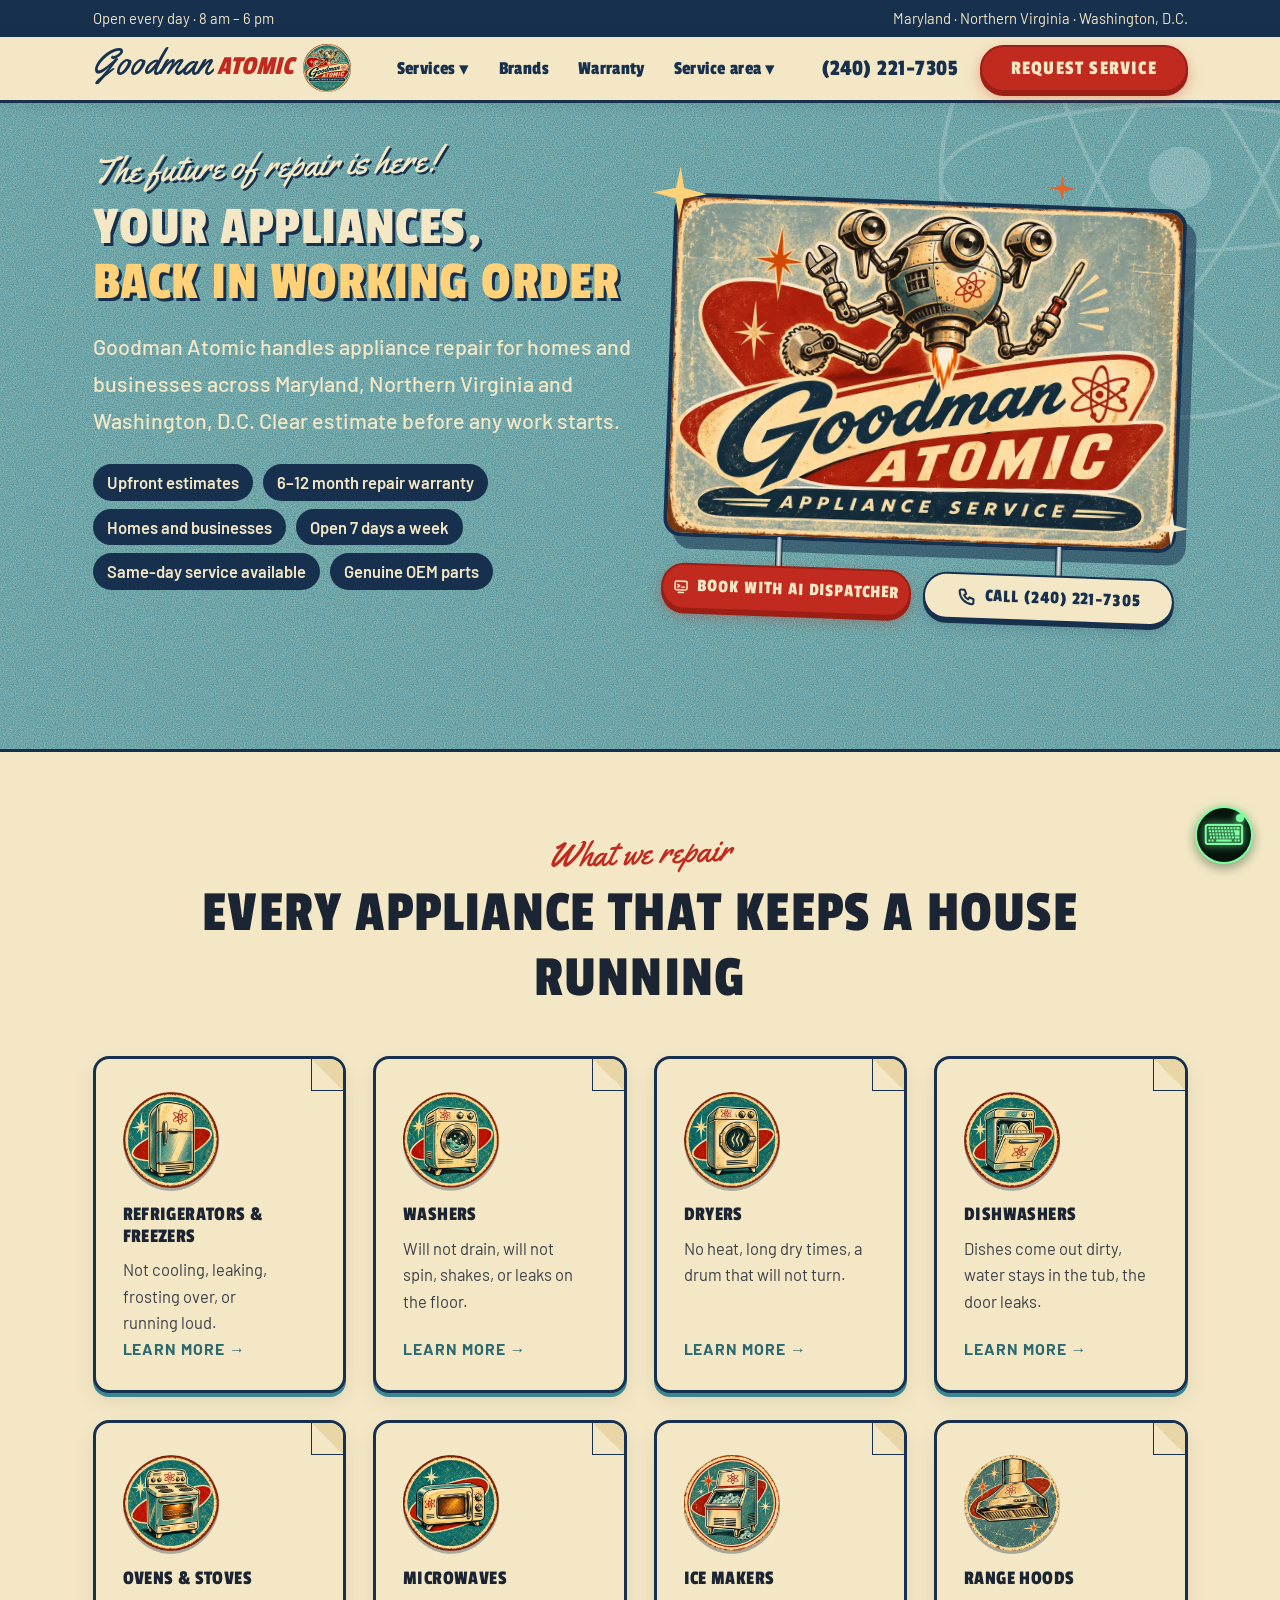
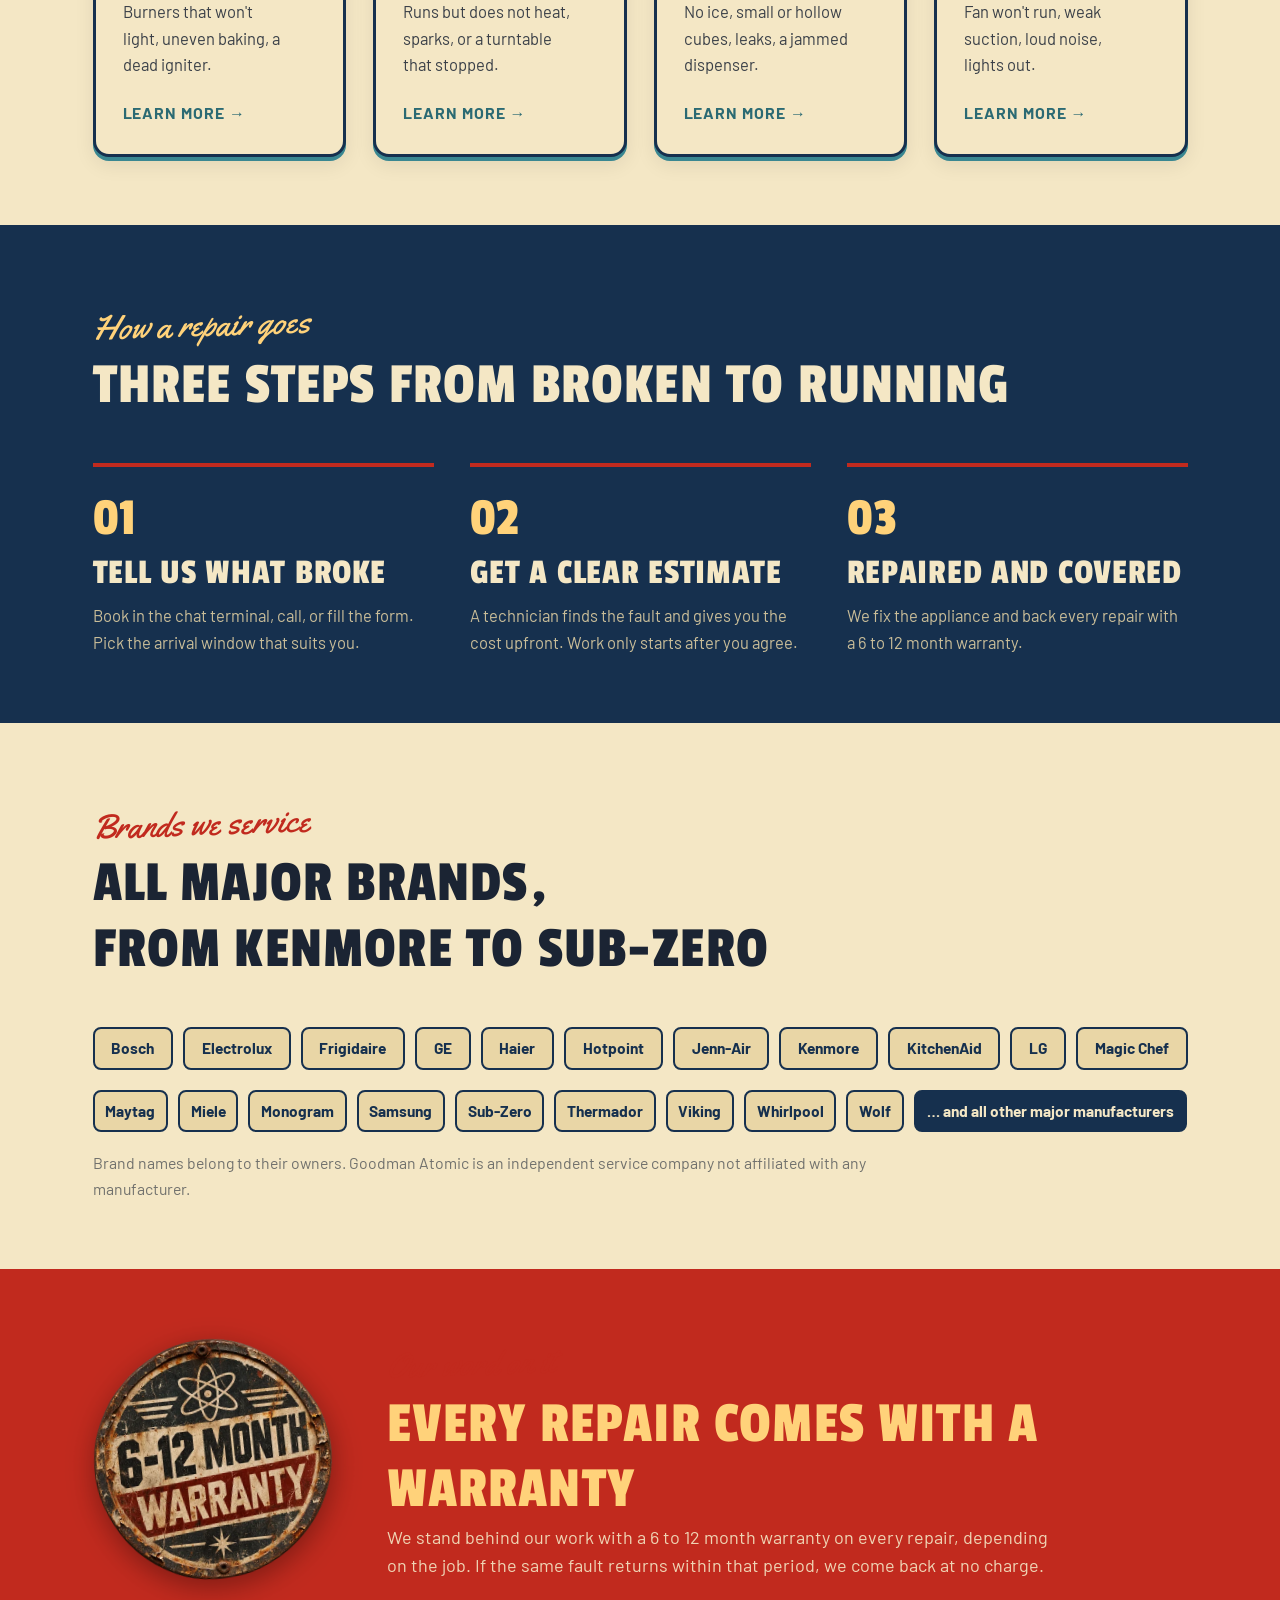
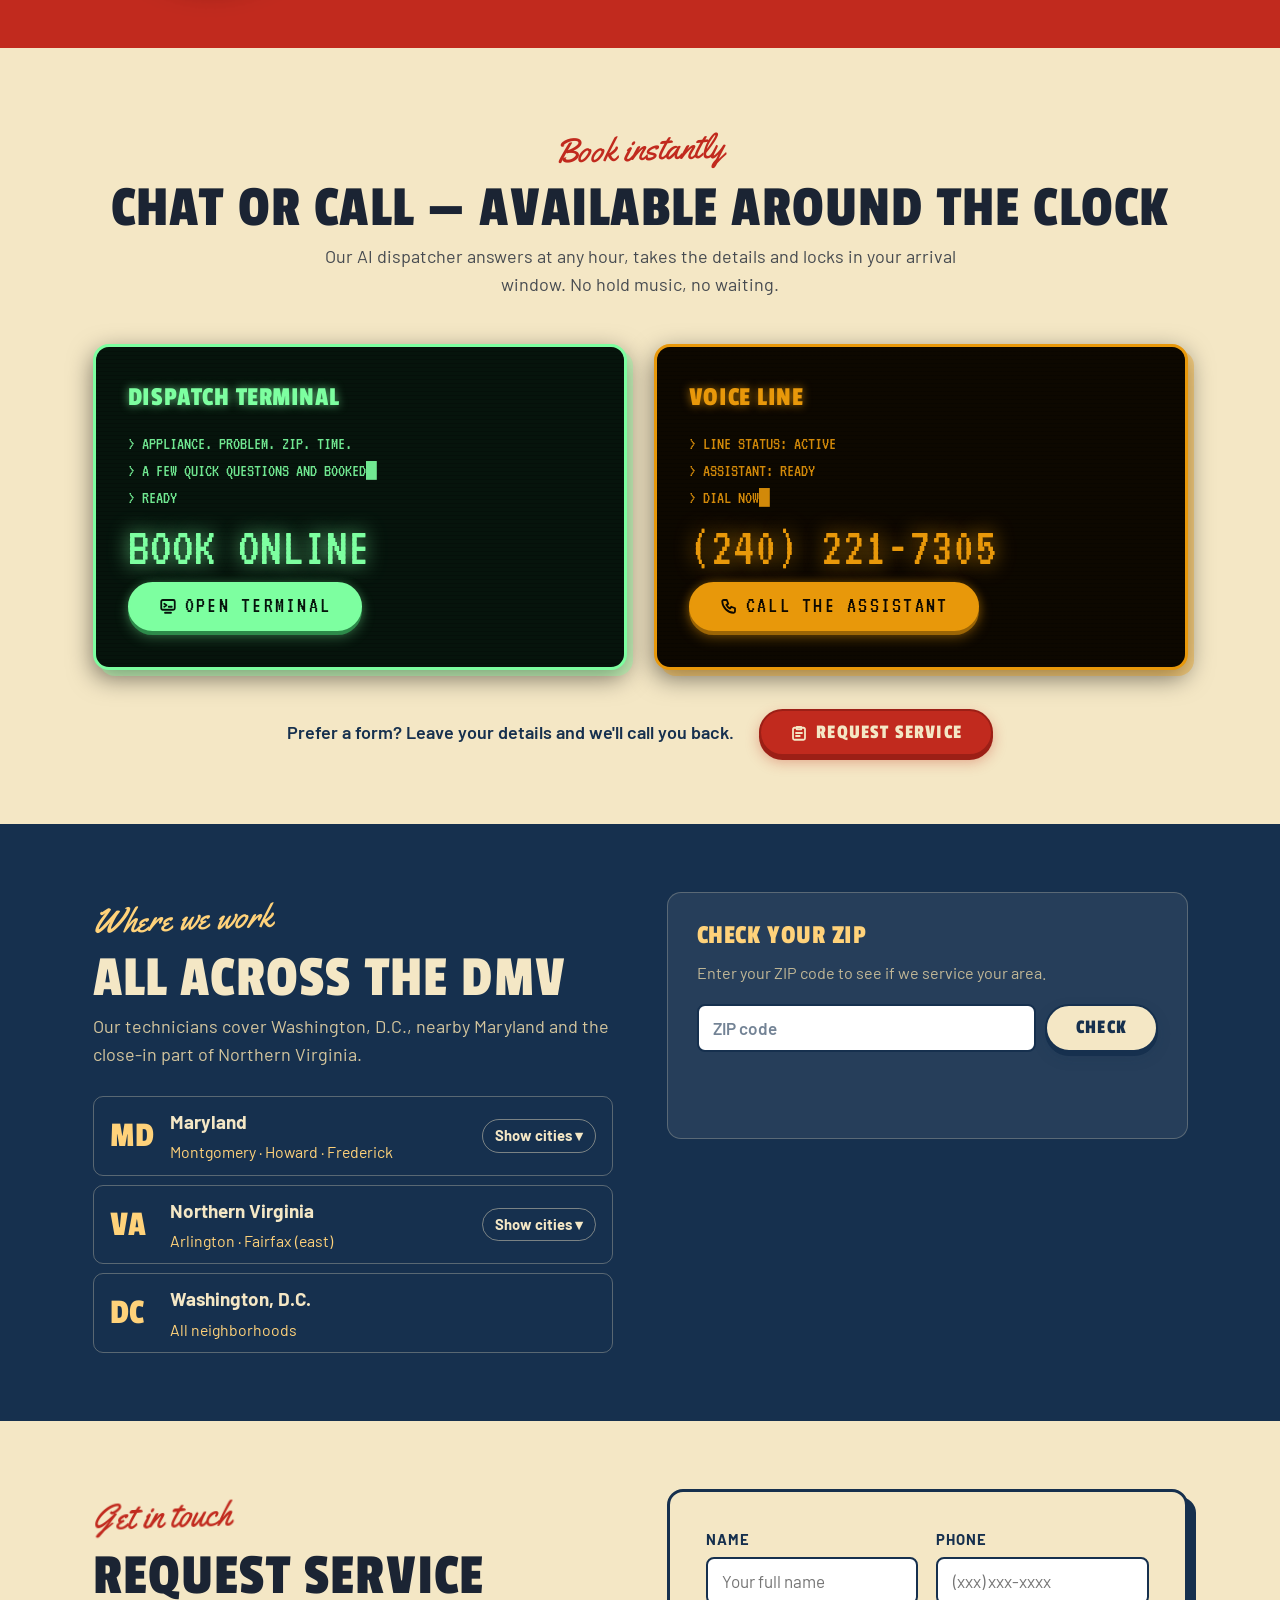
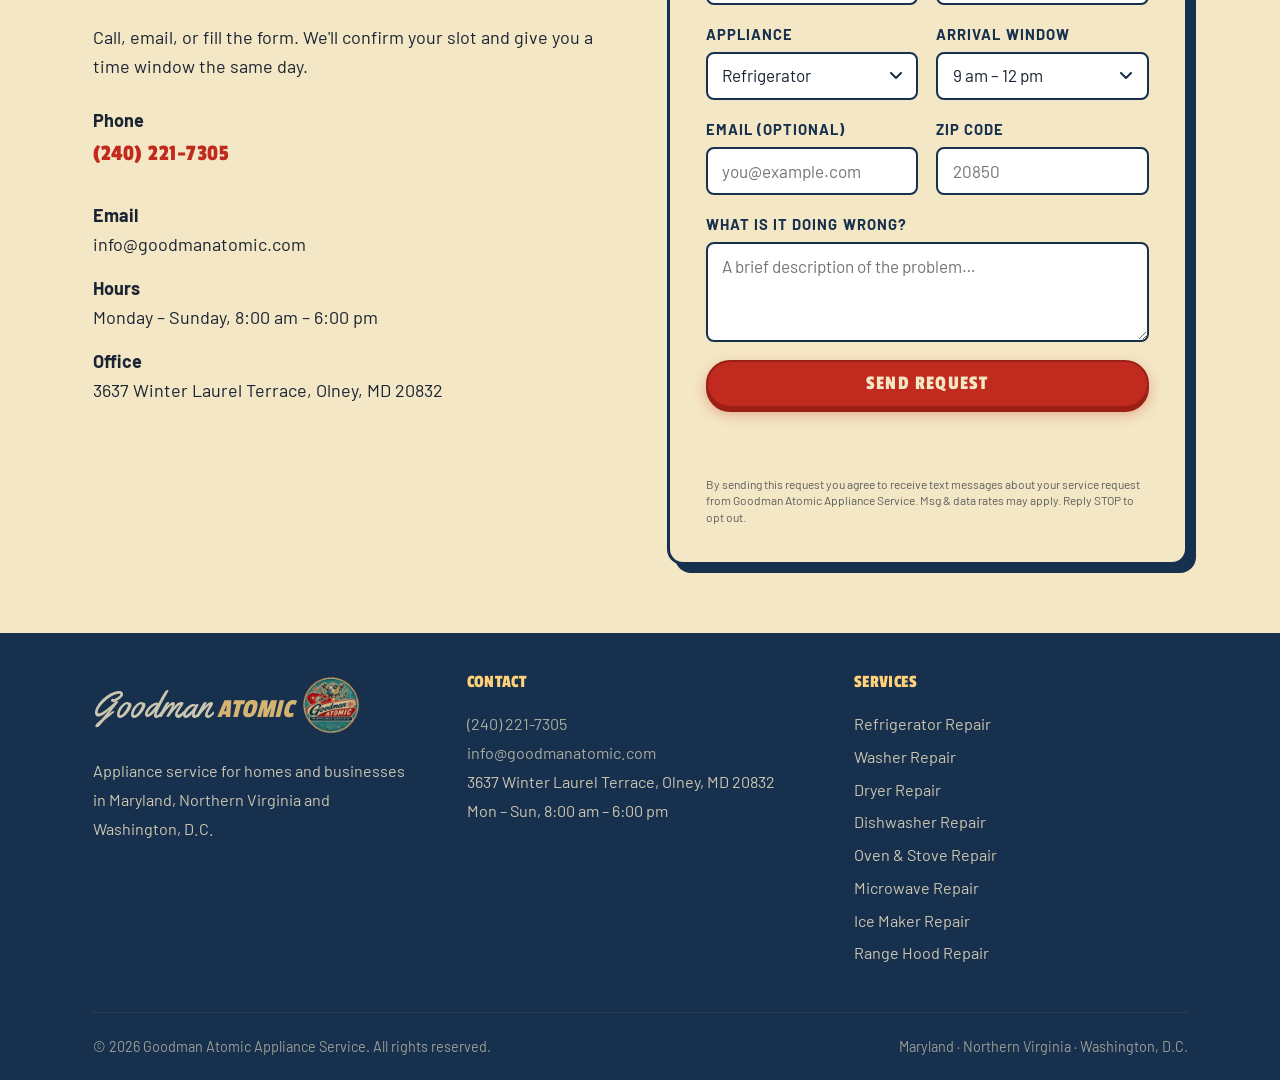
==== commit 425dd1e9: "SMS consent on request form" ====
--- a/index.html
+++ b/index.html
@@ -12,7 +12,7 @@
 <link rel="preconnect" href="https://fonts.googleapis.com">
 <link rel="preconnect" href="https://fonts.gstatic.com" crossorigin>
 <link href="https://fonts.googleapis.com/css2?family=Barlow:wght@400;500;600;700&family=Passion+One:wght@400;700&family=VT323&family=Yellowtail&display=swap" rel="stylesheet">
-<link rel="stylesheet" href="assets/css/style.css?v=11140700">
+<link rel="stylesheet" href="assets/css/style.css?v=11151600">
 <script type="application/ld+json">
 {"@context":"https://schema.org","@type":"LocalBusiness","name":"Goodman Atomic Appliance Service","telephone":"+12402217305","email":"info@goodmanatomic.com","address":{"@type":"PostalAddress","streetAddress":"3637 Winter Laurel Terrace","addressLocality":"Olney","addressRegion":"MD","postalCode":"20832","addressCountry":"US"},"areaServed":["Maryland","Virginia","Washington DC"],"openingHoursSpecification":{"@type":"OpeningHoursSpecification","dayOfWeek":["Monday","Tuesday","Wednesday","Thursday","Friday","Saturday","Sunday"],"opens":"08:00","closes":"18:00"},"priceRange":"$$"}
 </script>
@@ -466,6 +466,7 @@
         <button class="btn btn-red req-submit" type="submit">Send request</button>
       </div>
       <p id="formNote" aria-live="polite" class="full"></p>
+      <p class="full form-consent">By sending this request you agree to receive text messages about your service request from Goodman Atomic Appliance Service. Msg &amp; data rates may apply. Reply STOP to opt out.</p>
     </form>
 
     <ul class="book-more" data-rise>
--- a/assets/css/style.css
+++ b/assets/css/style.css
@@ -1561,6 +1561,7 @@
   margin-top: .3rem;
 }
 #formNote.error { color: var(--red); }
+.form-consent { font-size: 12px; line-height: 1.4; opacity: .7; margin: 4px 0 0; }
 
 
 /* ─── 19. FOOTER ─────────────────────────────────────────────── */
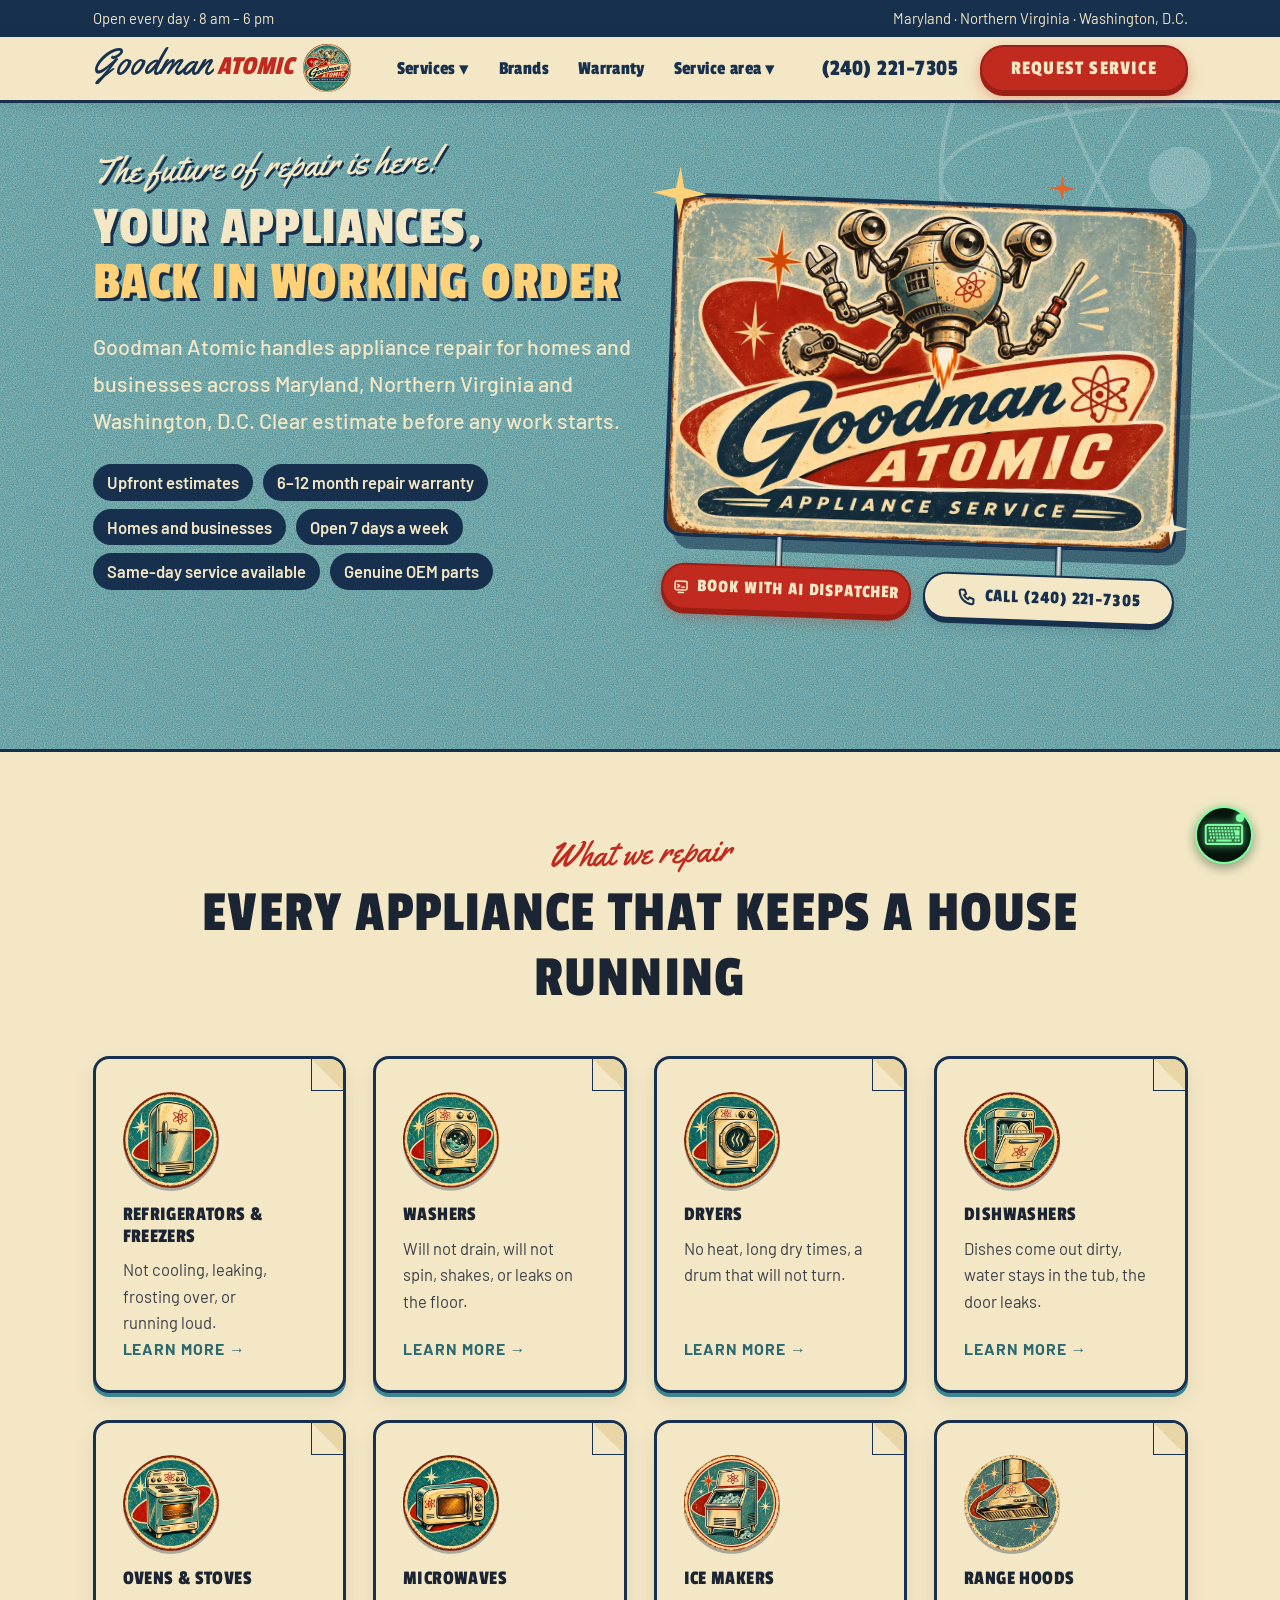
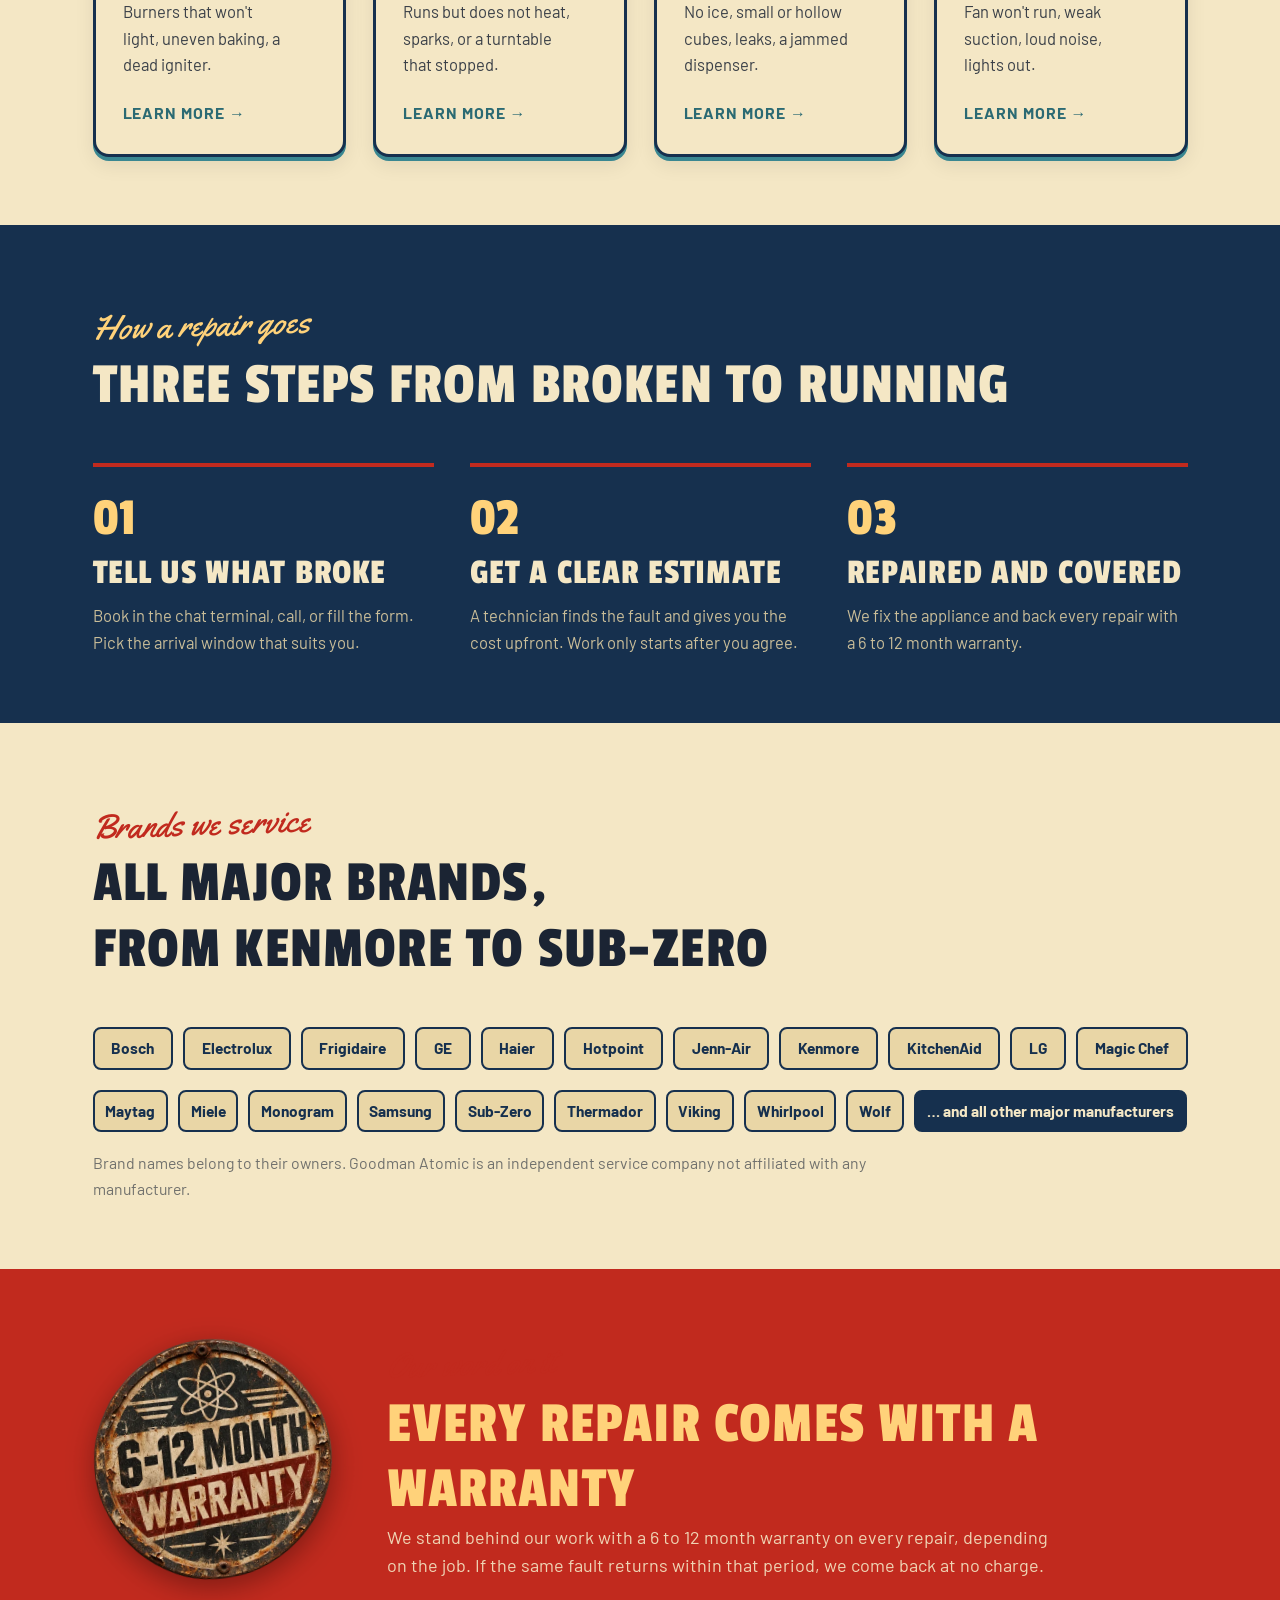
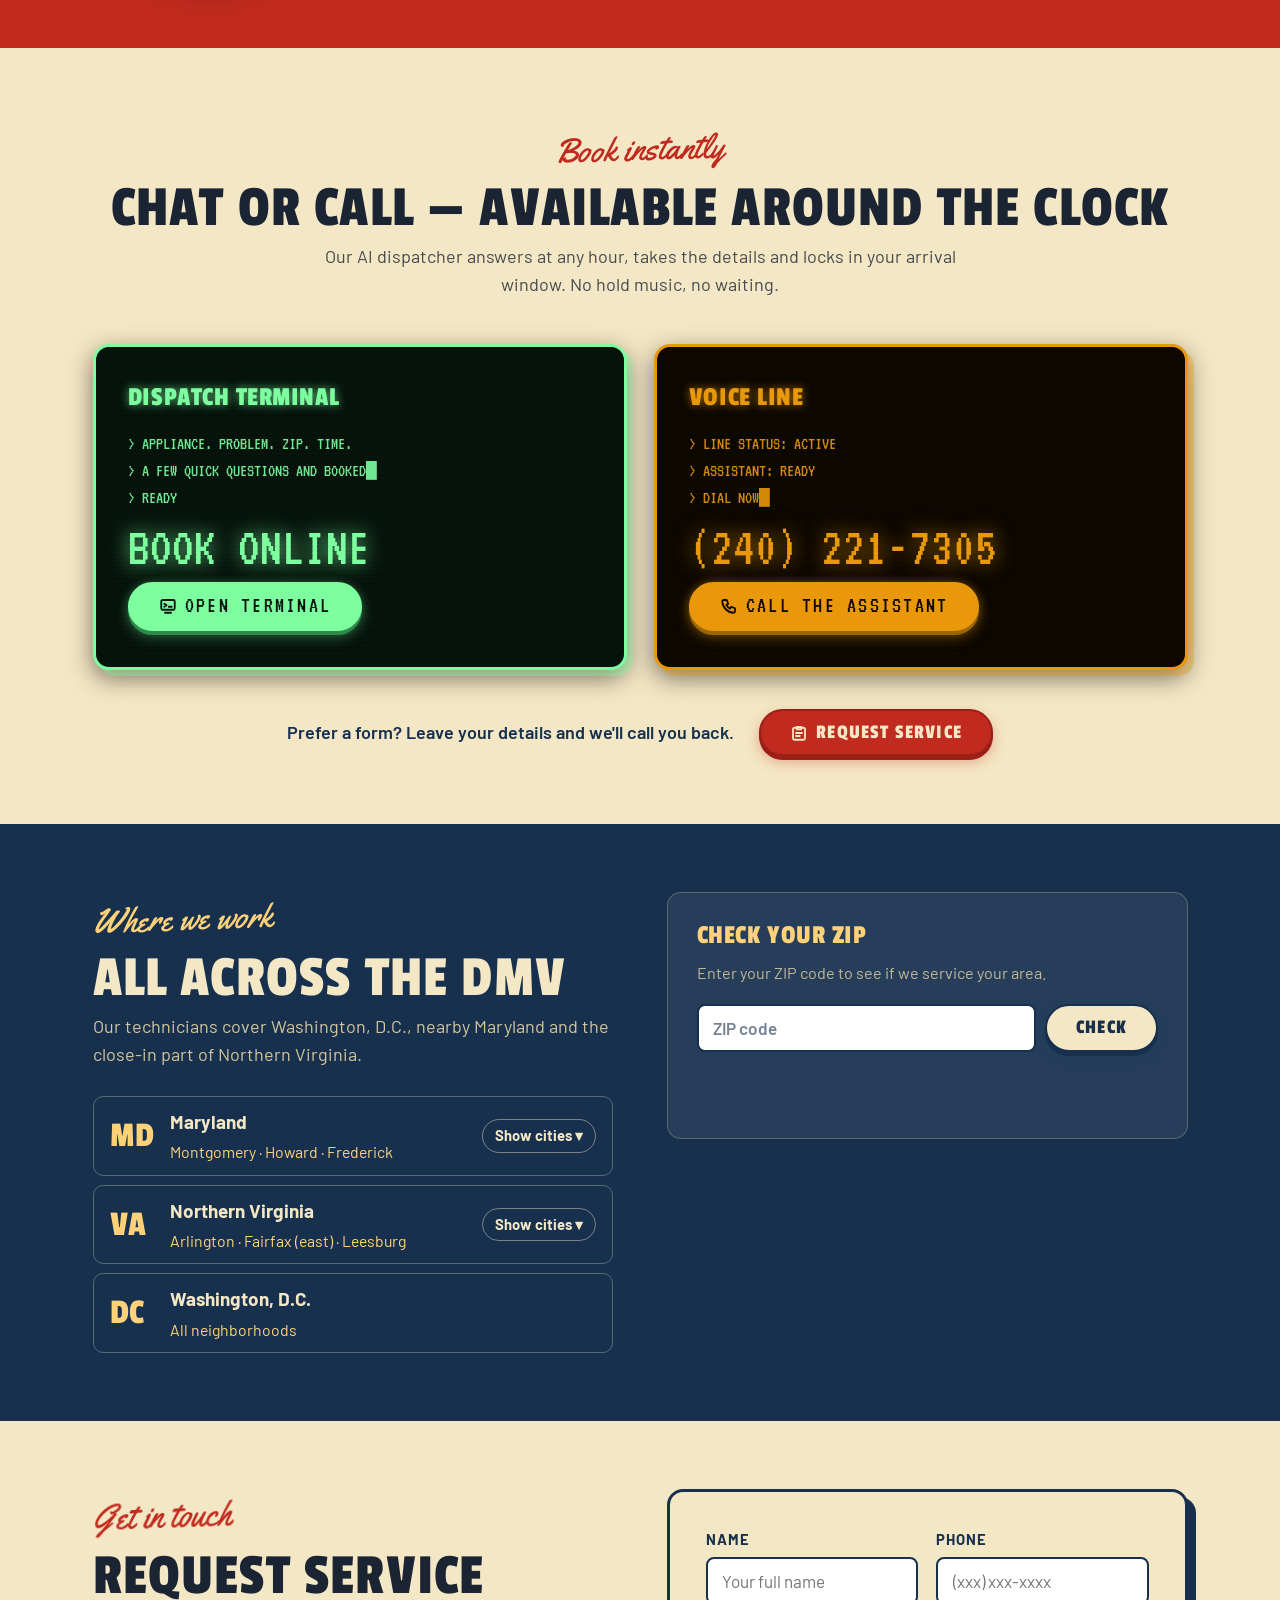
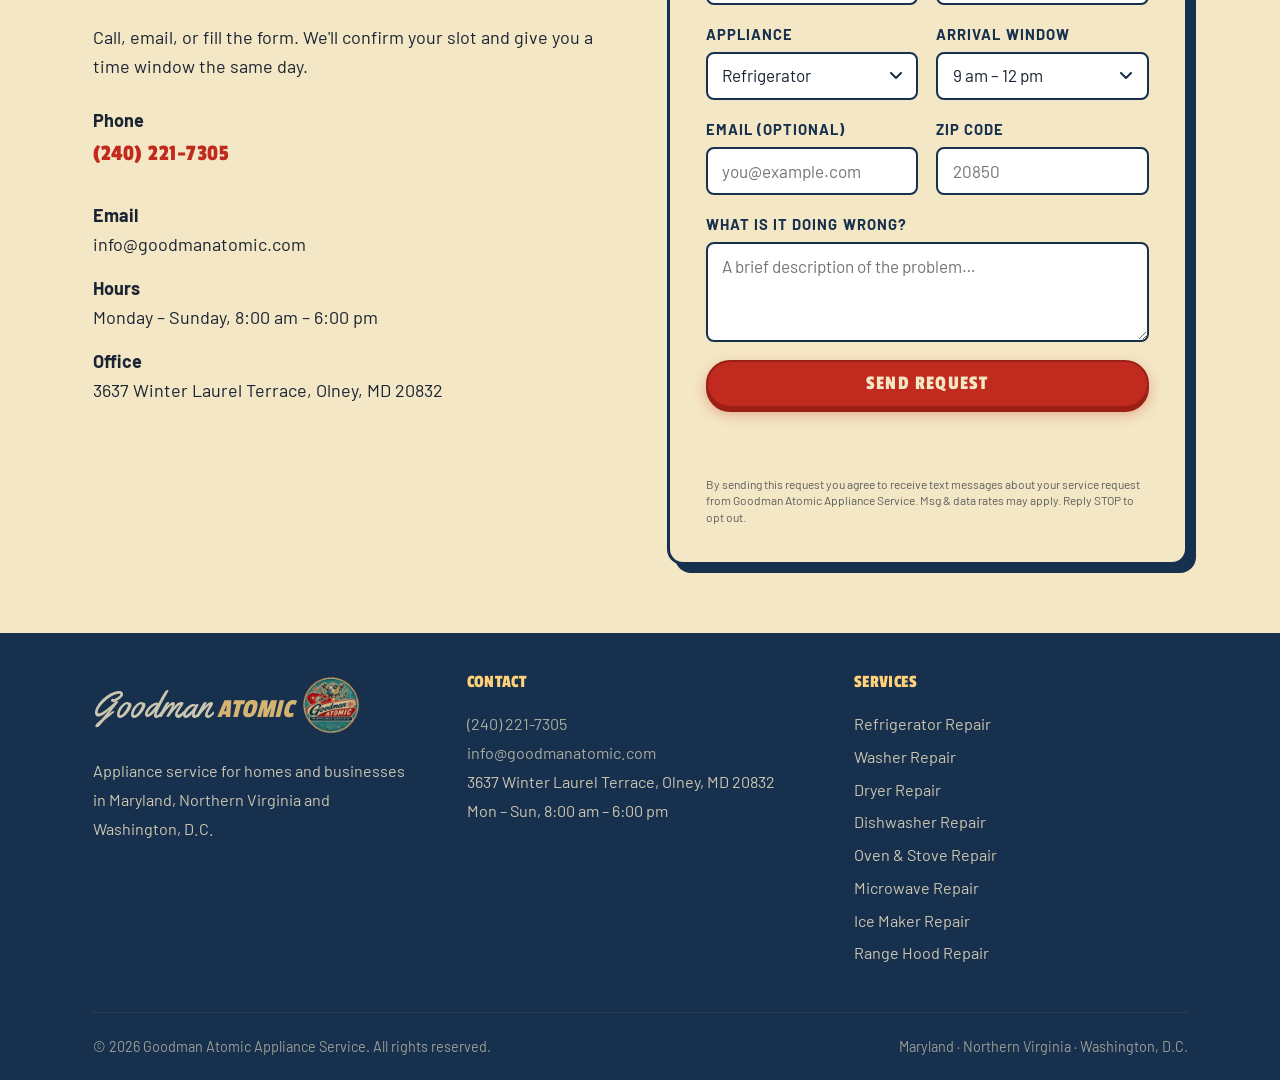
==== commit fb3de0dc: "Service area: add Leesburg VA" ====
--- a/index.html
+++ b/index.html
@@ -7,15 +7,20 @@
 <title>Goodman Atomic Appliance Service | Repair in Maryland, Virginia &amp; D.C.</title>
 <meta name="description" content="Appliance repair in Maryland, Northern Virginia and Washington D.C. Refrigerators, washers, dryers, ovens, dishwashers. Upfront estimates, 6–12 month warranty. Call (240) 221-7305.">
 <link rel="canonical" href="https://goodmanatomic.com/">
+<meta property="og:type" content="website">
+<meta property="og:site_name" content="Goodman Atomic Appliance Service">
+<meta property="og:title" content="Goodman Atomic Appliance Service | Repair in Maryland, Virginia &amp; D.C.">
+<meta property="og:description" content="Appliance repair in Maryland, Northern Virginia and Washington D.C. Refrigerators, washers, dryers, ovens, dishwashers. Upfront estimates, 6–12 month warranty. Call (240) 221-7305.">
+<meta property="og:url" content="https://goodmanatomic.com/">
+<meta property="og:image" content="https://goodmanatomic.com/assets/logo/logo-square.png">
+<meta name="twitter:card" content="summary">
 <link rel="icon" type="image/png" href="assets/logo/logo-square.png">
 <link rel="apple-touch-icon" href="assets/logo/logo-round.png">
 <link rel="preconnect" href="https://fonts.googleapis.com">
 <link rel="preconnect" href="https://fonts.gstatic.com" crossorigin>
 <link href="https://fonts.googleapis.com/css2?family=Barlow:wght@400;500;600;700&family=Passion+One:wght@400;700&family=VT323&family=Yellowtail&display=swap" rel="stylesheet">
-<link rel="stylesheet" href="assets/css/style.css?v=11151600">
-<script type="application/ld+json">
-{"@context":"https://schema.org","@type":"LocalBusiness","name":"Goodman Atomic Appliance Service","telephone":"+12402217305","email":"info@goodmanatomic.com","address":{"@type":"PostalAddress","streetAddress":"3637 Winter Laurel Terrace","addressLocality":"Olney","addressRegion":"MD","postalCode":"20832","addressCountry":"US"},"areaServed":["Maryland","Virginia","Washington DC"],"openingHoursSpecification":{"@type":"OpeningHoursSpecification","dayOfWeek":["Monday","Tuesday","Wednesday","Thursday","Friday","Saturday","Sunday"],"opens":"08:00","closes":"18:00"},"priceRange":"$$"}
-</script>
+<link rel="stylesheet" href="assets/css/style.css?v=11181900">
+<script type="application/ld+json">{"@context":"https://schema.org","@type":["LocalBusiness","HomeAndConstructionBusiness"],"@id":"https://goodmanatomic.com/#business","name":"Goodman Atomic Appliance Service","url":"https://goodmanatomic.com/","logo":"https://goodmanatomic.com/assets/logo/logo-square.png","image":"https://goodmanatomic.com/assets/goodman-atomic-sign.webp","telephone":"+12402217305","email":"info@goodmanatomic.com","address":{"@type":"PostalAddress","streetAddress":"3637 Winter Laurel Terrace","addressLocality":"Olney","addressRegion":"MD","postalCode":"20832","addressCountry":"US"},"areaServed":[{"@type":"AdministrativeArea","name":"Montgomery County, MD"},{"@type":"AdministrativeArea","name":"Howard County, MD"},{"@type":"AdministrativeArea","name":"Frederick County, MD"},{"@type":"AdministrativeArea","name":"Washington, DC"},{"@type":"AdministrativeArea","name":"Arlington County, VA"},{"@type":"AdministrativeArea","name":"Fairfax County, VA"},{"@type":"AdministrativeArea","name":"Falls Church, VA"},{"@type":"City","name":"Leesburg, VA"}],"openingHoursSpecification":{"@type":"OpeningHoursSpecification","dayOfWeek":["Monday","Tuesday","Wednesday","Thursday","Friday","Saturday","Sunday"],"opens":"08:00","closes":"18:00"},"priceRange":"$$","paymentAccepted":"Cash, Check, Credit Card, Zelle, Venmo, PayPal","hasOfferCatalog":{"@type":"OfferCatalog","name":"Appliance repair services","itemListElement":[{"@type":"Offer","itemOffered":{"@type":"Service","name":"Refrigerator & Freezer Repair","url":"https://goodmanatomic.com/services/refrigerator-repair.html"}},{"@type":"Offer","itemOffered":{"@type":"Service","name":"Washer Repair","url":"https://goodmanatomic.com/services/washer-repair.html"}},{"@type":"Offer","itemOffered":{"@type":"Service","name":"Dryer Repair","url":"https://goodmanatomic.com/services/dryer-repair.html"}},{"@type":"Offer","itemOffered":{"@type":"Service","name":"Dishwasher Repair","url":"https://goodmanatomic.com/services/dishwasher-repair.html"}},{"@type":"Offer","itemOffered":{"@type":"Service","name":"Oven & Stove Repair","url":"https://goodmanatomic.com/services/oven-stove-repair.html"}},{"@type":"Offer","itemOffered":{"@type":"Service","name":"Microwave Repair","url":"https://goodmanatomic.com/services/microwave-repair.html"}},{"@type":"Offer","itemOffered":{"@type":"Service","name":"Ice Maker Repair","url":"https://goodmanatomic.com/services/ice-maker-repair.html"}},{"@type":"Offer","itemOffered":{"@type":"Service","name":"Range Hood Repair","url":"https://goodmanatomic.com/services/range-hood-repair.html"}}]}}</script>
 </head>
 <body>
 <a class="skip" href="#main">Skip to content</a>
@@ -362,13 +367,14 @@
             <span class="state-abbr">VA</span>
             <span class="state-info">
               <strong>Northern Virginia</strong>
-              <span class="state-counties">Arlington · Fairfax (east)</span>
+              <span class="state-counties">Arlington · Fairfax (east) · Leesburg</span>
             </span>
             <span class="state-toggle"><span class="t-show">Show cities</span><span class="t-hide">Hide cities</span></span>
           </summary>
           <div class="state-cities">
             <p><strong>Arlington County:</strong> Arlington, Rosslyn, Clarendon, Ballston, Crystal City, Pentagon City, Shirlington.</p>
             <p><strong>Fairfax County (east):</strong> McLean, Falls Church, Fairfax, Vienna, Tysons, Annandale, Great Falls, Oakton, Merrifield, Dunn Loring.</p>
+            <p><strong>Loudoun County:</strong> Leesburg.</p>
           </div>
         </details>
 
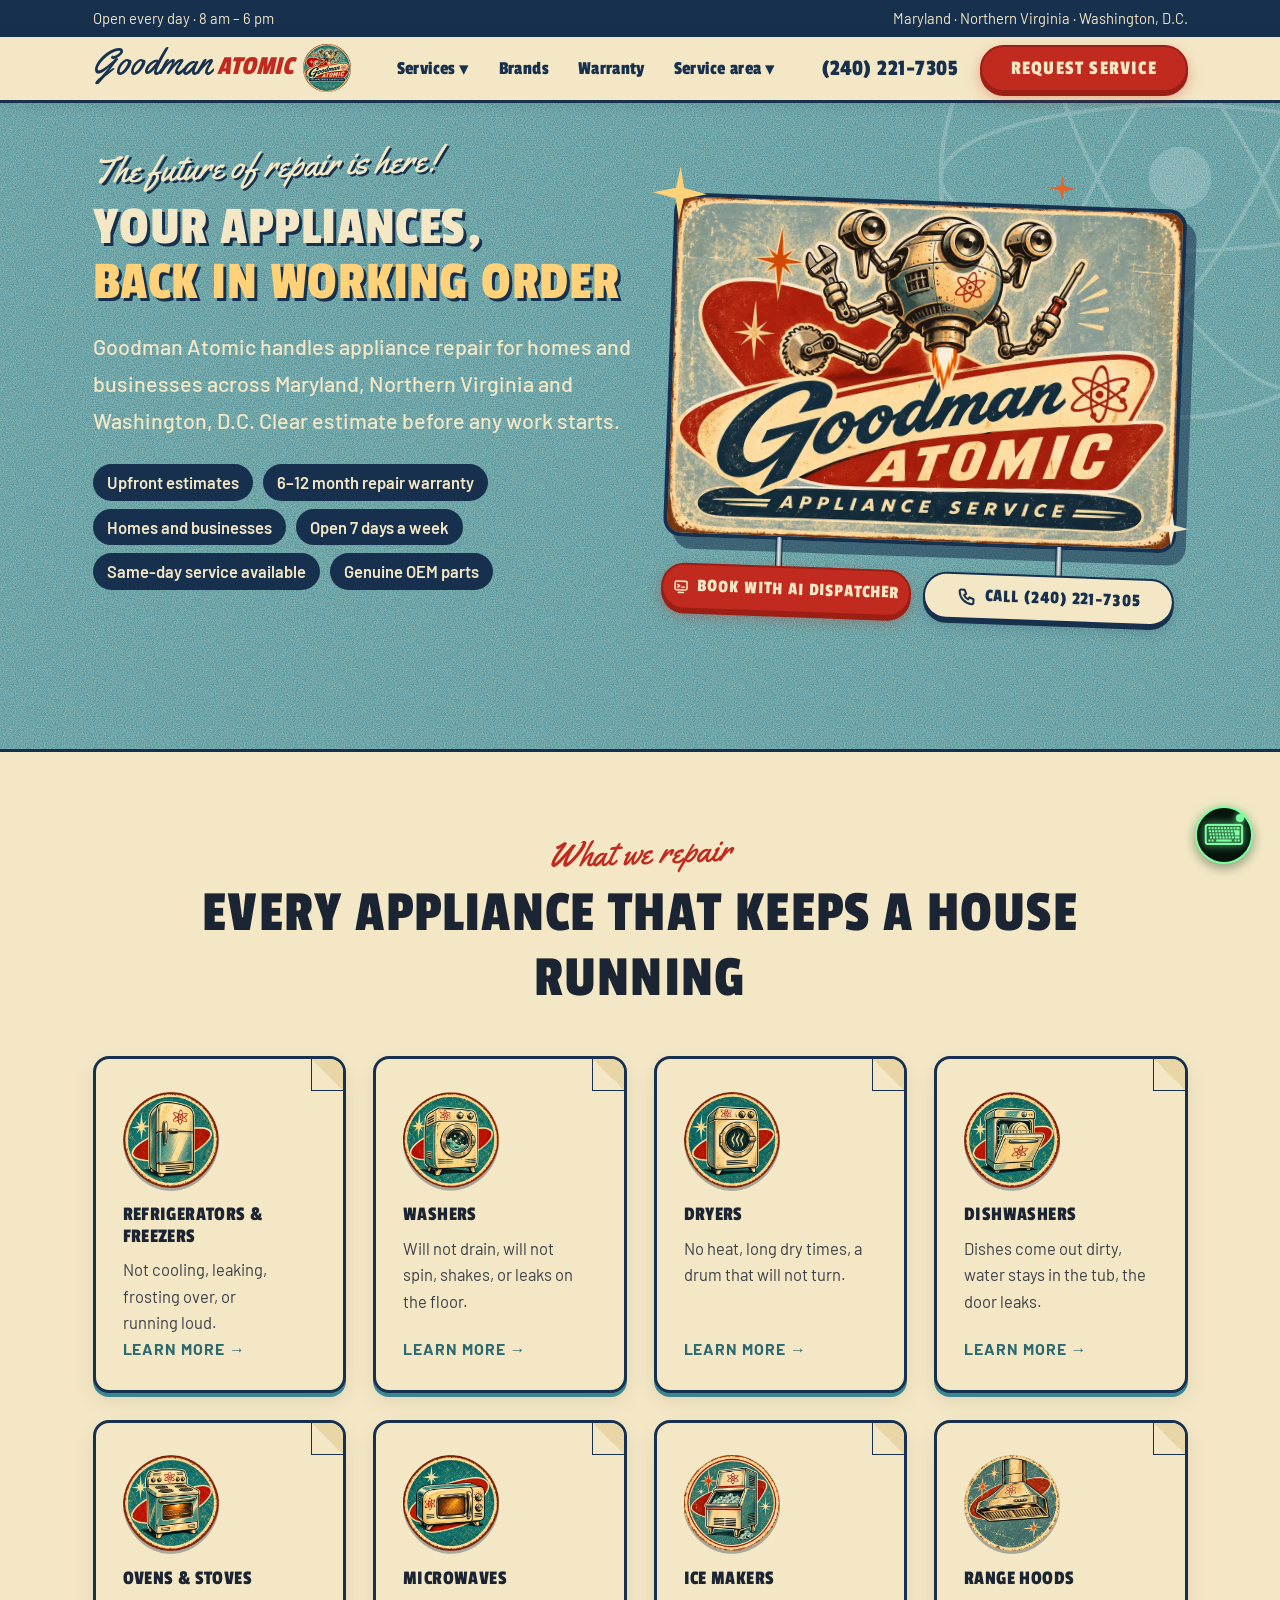
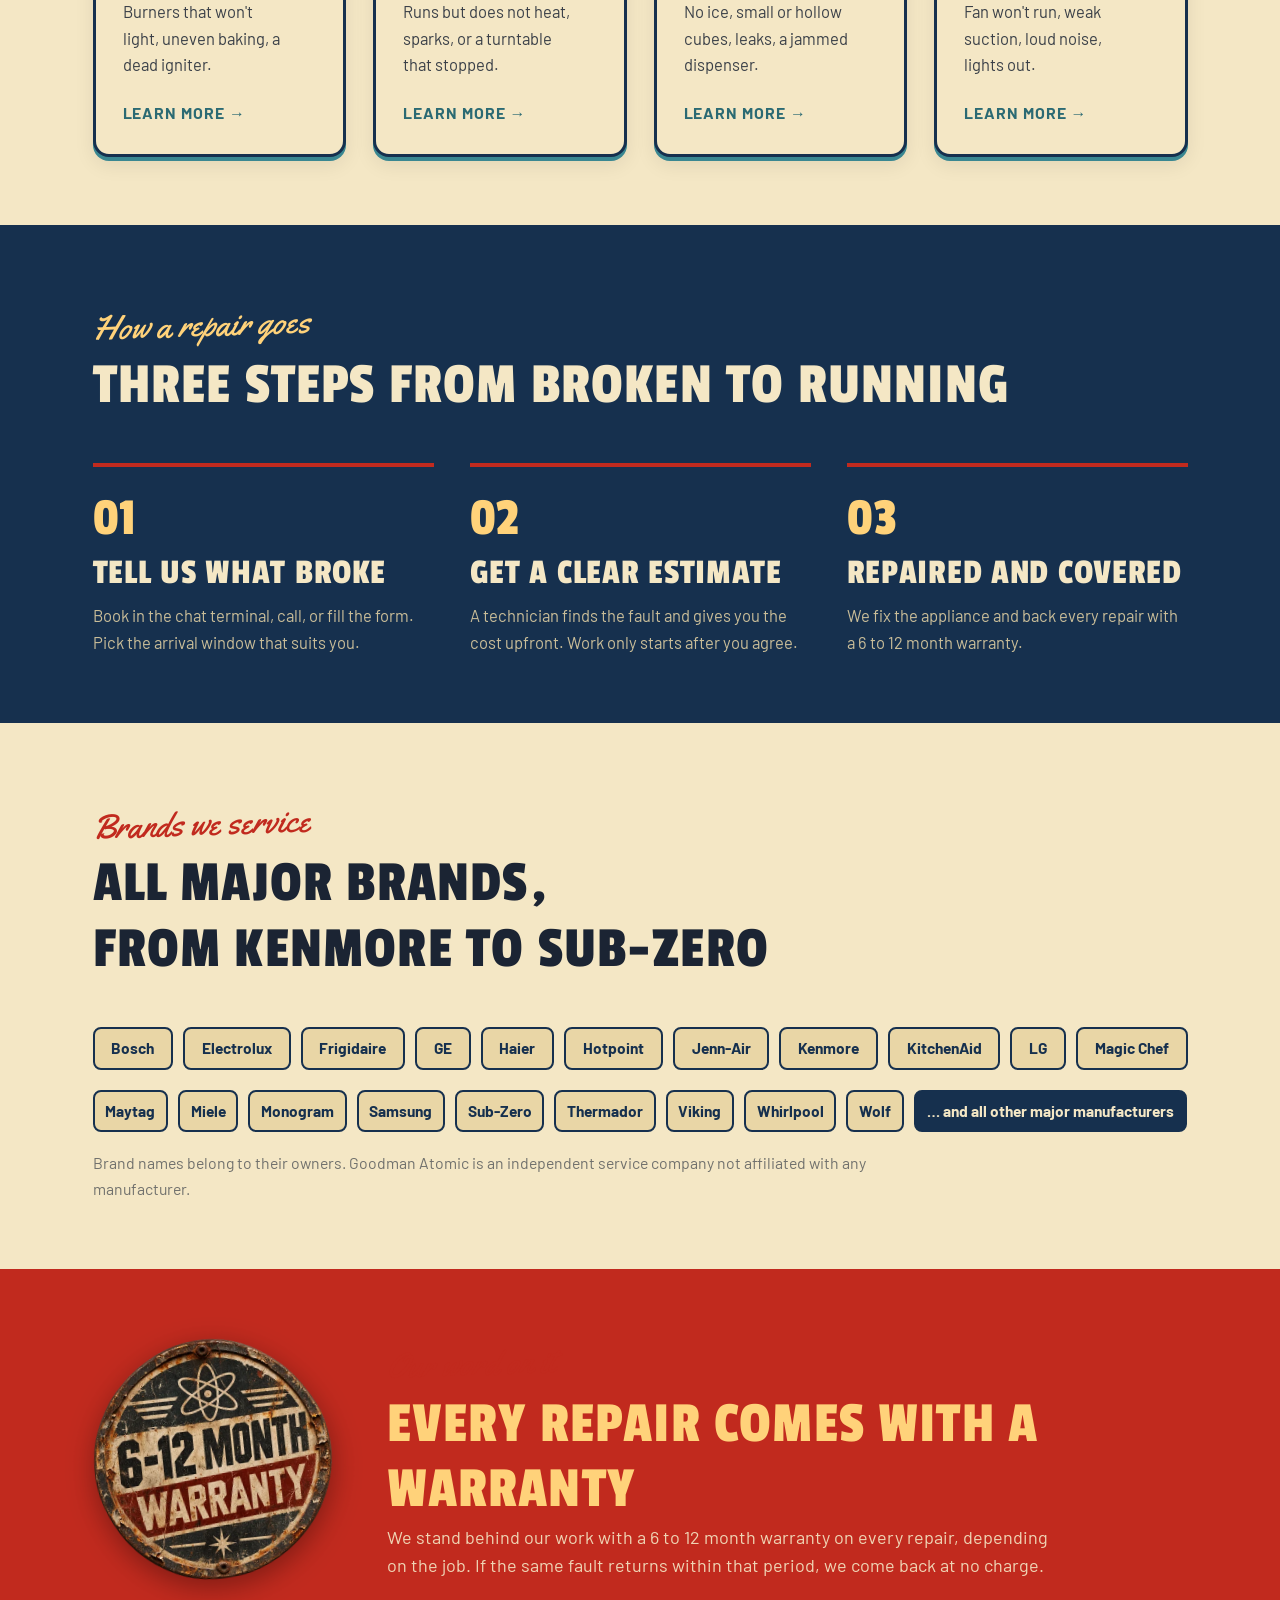
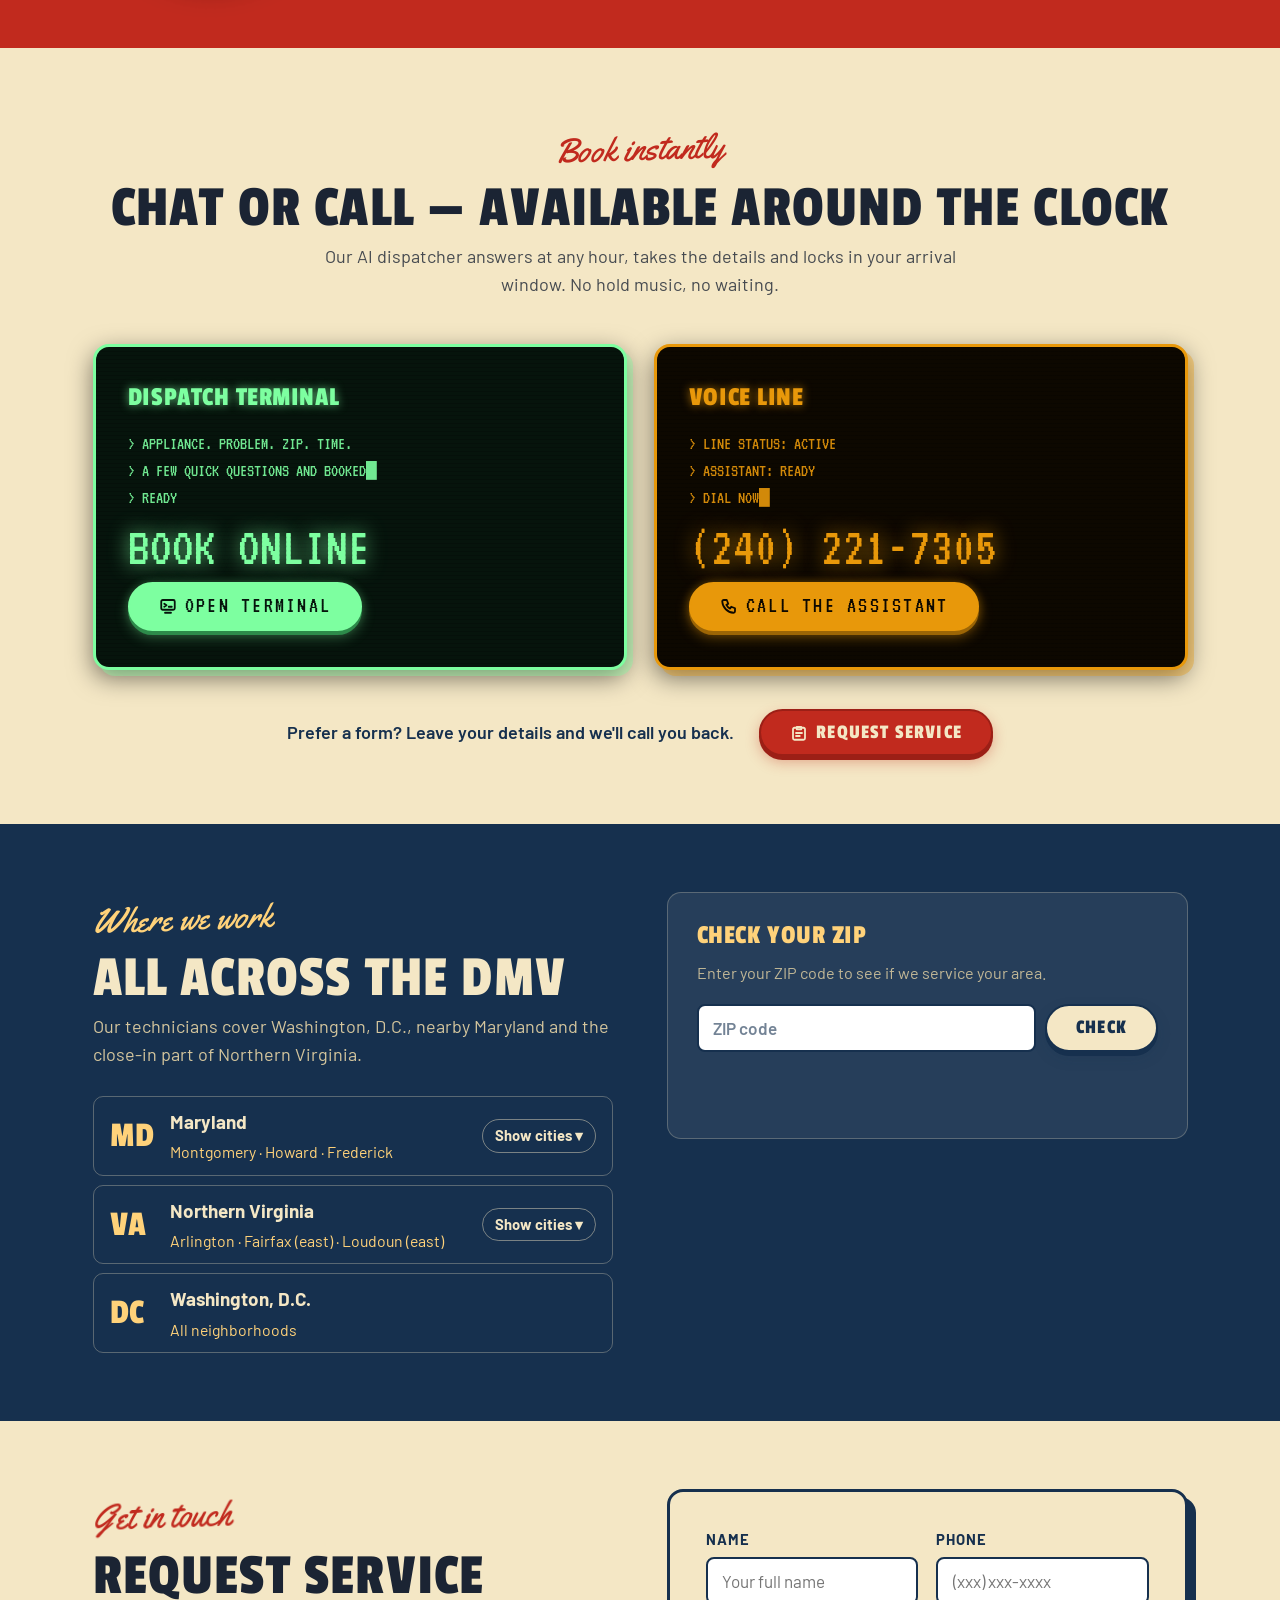
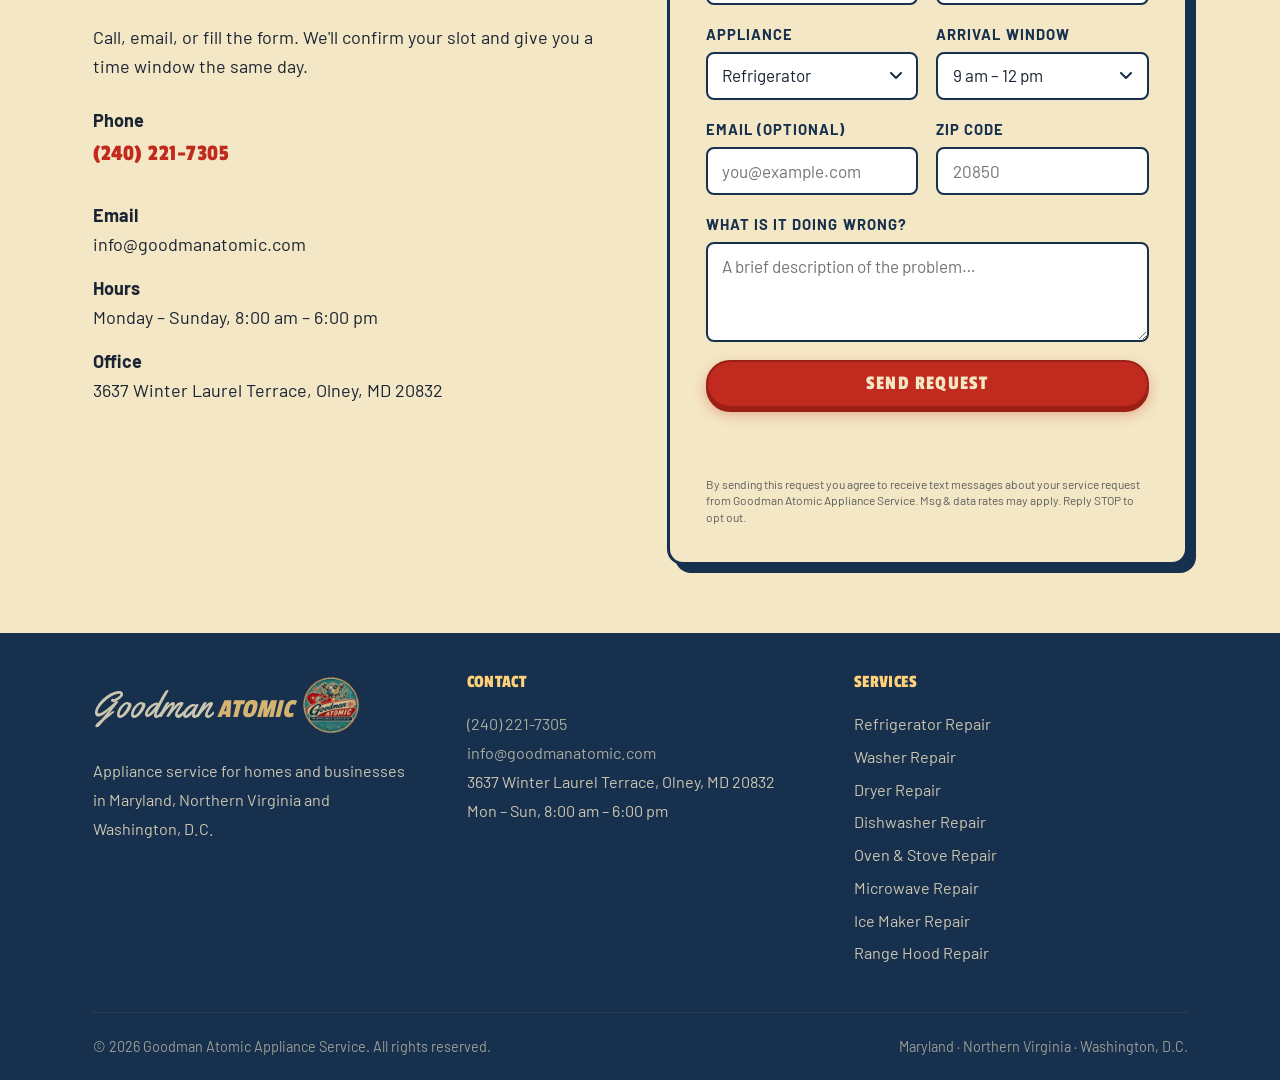
==== commit 41edc2a9: "Service area: eastern Loudoun County" ====
--- a/index.html
+++ b/index.html
@@ -20,7 +20,7 @@
 <link rel="preconnect" href="https://fonts.gstatic.com" crossorigin>
 <link href="https://fonts.googleapis.com/css2?family=Barlow:wght@400;500;600;700&family=Passion+One:wght@400;700&family=VT323&family=Yellowtail&display=swap" rel="stylesheet">
 <link rel="stylesheet" href="assets/css/style.css?v=11181900">
-<script type="application/ld+json">{"@context":"https://schema.org","@type":["LocalBusiness","HomeAndConstructionBusiness"],"@id":"https://goodmanatomic.com/#business","name":"Goodman Atomic Appliance Service","url":"https://goodmanatomic.com/","logo":"https://goodmanatomic.com/assets/logo/logo-square.png","image":"https://goodmanatomic.com/assets/goodman-atomic-sign.webp","telephone":"+12402217305","email":"info@goodmanatomic.com","address":{"@type":"PostalAddress","streetAddress":"3637 Winter Laurel Terrace","addressLocality":"Olney","addressRegion":"MD","postalCode":"20832","addressCountry":"US"},"areaServed":[{"@type":"AdministrativeArea","name":"Montgomery County, MD"},{"@type":"AdministrativeArea","name":"Howard County, MD"},{"@type":"AdministrativeArea","name":"Frederick County, MD"},{"@type":"AdministrativeArea","name":"Washington, DC"},{"@type":"AdministrativeArea","name":"Arlington County, VA"},{"@type":"AdministrativeArea","name":"Fairfax County, VA"},{"@type":"AdministrativeArea","name":"Falls Church, VA"},{"@type":"City","name":"Leesburg, VA"}],"openingHoursSpecification":{"@type":"OpeningHoursSpecification","dayOfWeek":["Monday","Tuesday","Wednesday","Thursday","Friday","Saturday","Sunday"],"opens":"08:00","closes":"18:00"},"priceRange":"$$","paymentAccepted":"Cash, Check, Credit Card, Zelle, Venmo, PayPal","hasOfferCatalog":{"@type":"OfferCatalog","name":"Appliance repair services","itemListElement":[{"@type":"Offer","itemOffered":{"@type":"Service","name":"Refrigerator & Freezer Repair","url":"https://goodmanatomic.com/services/refrigerator-repair.html"}},{"@type":"Offer","itemOffered":{"@type":"Service","name":"Washer Repair","url":"https://goodmanatomic.com/services/washer-repair.html"}},{"@type":"Offer","itemOffered":{"@type":"Service","name":"Dryer Repair","url":"https://goodmanatomic.com/services/dryer-repair.html"}},{"@type":"Offer","itemOffered":{"@type":"Service","name":"Dishwasher Repair","url":"https://goodmanatomic.com/services/dishwasher-repair.html"}},{"@type":"Offer","itemOffered":{"@type":"Service","name":"Oven & Stove Repair","url":"https://goodmanatomic.com/services/oven-stove-repair.html"}},{"@type":"Offer","itemOffered":{"@type":"Service","name":"Microwave Repair","url":"https://goodmanatomic.com/services/microwave-repair.html"}},{"@type":"Offer","itemOffered":{"@type":"Service","name":"Ice Maker Repair","url":"https://goodmanatomic.com/services/ice-maker-repair.html"}},{"@type":"Offer","itemOffered":{"@type":"Service","name":"Range Hood Repair","url":"https://goodmanatomic.com/services/range-hood-repair.html"}}]}}</script>
+<script type="application/ld+json">{"@context":"https://schema.org","@type":["LocalBusiness","HomeAndConstructionBusiness"],"@id":"https://goodmanatomic.com/#business","name":"Goodman Atomic Appliance Service","url":"https://goodmanatomic.com/","logo":"https://goodmanatomic.com/assets/logo/logo-square.png","image":"https://goodmanatomic.com/assets/goodman-atomic-sign.webp","telephone":"+12402217305","email":"info@goodmanatomic.com","address":{"@type":"PostalAddress","streetAddress":"3637 Winter Laurel Terrace","addressLocality":"Olney","addressRegion":"MD","postalCode":"20832","addressCountry":"US"},"areaServed":[{"@type":"AdministrativeArea","name":"Montgomery County, MD"},{"@type":"AdministrativeArea","name":"Howard County, MD"},{"@type":"AdministrativeArea","name":"Frederick County, MD"},{"@type":"AdministrativeArea","name":"Washington, DC"},{"@type":"AdministrativeArea","name":"Arlington County, VA"},{"@type":"AdministrativeArea","name":"Fairfax County, VA"},{"@type":"AdministrativeArea","name":"Falls Church, VA"},{"@type":"AdministrativeArea","name":"Loudoun County, VA"}],"openingHoursSpecification":{"@type":"OpeningHoursSpecification","dayOfWeek":["Monday","Tuesday","Wednesday","Thursday","Friday","Saturday","Sunday"],"opens":"08:00","closes":"18:00"},"priceRange":"$$","paymentAccepted":"Cash, Check, Credit Card, Zelle, Venmo, PayPal","hasOfferCatalog":{"@type":"OfferCatalog","name":"Appliance repair services","itemListElement":[{"@type":"Offer","itemOffered":{"@type":"Service","name":"Refrigerator & Freezer Repair","url":"https://goodmanatomic.com/services/refrigerator-repair.html"}},{"@type":"Offer","itemOffered":{"@type":"Service","name":"Washer Repair","url":"https://goodmanatomic.com/services/washer-repair.html"}},{"@type":"Offer","itemOffered":{"@type":"Service","name":"Dryer Repair","url":"https://goodmanatomic.com/services/dryer-repair.html"}},{"@type":"Offer","itemOffered":{"@type":"Service","name":"Dishwasher Repair","url":"https://goodmanatomic.com/services/dishwasher-repair.html"}},{"@type":"Offer","itemOffered":{"@type":"Service","name":"Oven & Stove Repair","url":"https://goodmanatomic.com/services/oven-stove-repair.html"}},{"@type":"Offer","itemOffered":{"@type":"Service","name":"Microwave Repair","url":"https://goodmanatomic.com/services/microwave-repair.html"}},{"@type":"Offer","itemOffered":{"@type":"Service","name":"Ice Maker Repair","url":"https://goodmanatomic.com/services/ice-maker-repair.html"}},{"@type":"Offer","itemOffered":{"@type":"Service","name":"Range Hood Repair","url":"https://goodmanatomic.com/services/range-hood-repair.html"}}]}}</script>
 </head>
 <body>
 <a class="skip" href="#main">Skip to content</a>
@@ -357,7 +357,7 @@
           <div class="state-cities">
             <p><strong>Montgomery County:</strong> Rockville, Bethesda, Gaithersburg, Silver Spring, Germantown, Potomac, Chevy Chase, North Bethesda, North Potomac, Takoma Park, Kensington, Wheaton, Olney, Aspen Hill, Montgomery Village, Clarksburg, Damascus, Poolesville, Burtonsville, Colesville, White Oak, Derwood, Darnestown, Boyds, Cabin John, Glen Echo, Garrett Park, Laytonsville, Sandy Spring, Ashton, Brookeville, Washington Grove, Barnesville, Dickerson.</p>
             <p><strong>Howard County:</strong> Columbia, Ellicott City, Elkridge, North Laurel, Savage, Jessup, Fulton, Clarksville, Highland, Scaggsville, Dayton, Glenelg, Glenwood, West Friendship, Cooksville, Lisbon, Woodbine, Marriottsville.</p>
-            <p><strong>Frederick County:</strong> Frederick, Urbana, Ballenger Creek, Middletown, Brunswick, Thurmont, Walkersville, New Market, Mount Airy, Myersville, Emmitsburg, Woodsboro, Jefferson, Adamstown, Buckeystown, Ijamsville, Monrovia, Libertytown, Point of Rocks, Braddock Heights, Lake Linganore.</p>
+            <p><strong>Frederick County:</strong> Frederick, Urbana, Ballenger Creek, Middletown, Brunswick, Thurmont, Walkersville, New Market, Mount Airy, Myersville, Emmitsburg, Woodsboro, Jefferson, Adamstown, Buckeystown, Ijamsville, Monrovia, Libertytown, Point of Rocks, Braddock Heights, Lake Linganore, Burkittsville.</p>
           </div>
         </details>
 
@@ -367,14 +367,14 @@
             <span class="state-abbr">VA</span>
             <span class="state-info">
               <strong>Northern Virginia</strong>
-              <span class="state-counties">Arlington · Fairfax (east) · Leesburg</span>
+              <span class="state-counties">Arlington · Fairfax (east) · Loudoun (east)</span>
             </span>
             <span class="state-toggle"><span class="t-show">Show cities</span><span class="t-hide">Hide cities</span></span>
           </summary>
           <div class="state-cities">
             <p><strong>Arlington County:</strong> Arlington, Rosslyn, Clarendon, Ballston, Crystal City, Pentagon City, Shirlington.</p>
             <p><strong>Fairfax County (east):</strong> McLean, Falls Church, Fairfax, Vienna, Tysons, Annandale, Great Falls, Oakton, Merrifield, Dunn Loring.</p>
-            <p><strong>Loudoun County:</strong> Leesburg.</p>
+            <p><strong>Loudoun County (east):</strong> Leesburg, Lansdowne, Ashburn, Broadlands, Brambleton, Sterling, Lovettsville, Hamilton, Waterford.</p>
           </div>
         </details>
 
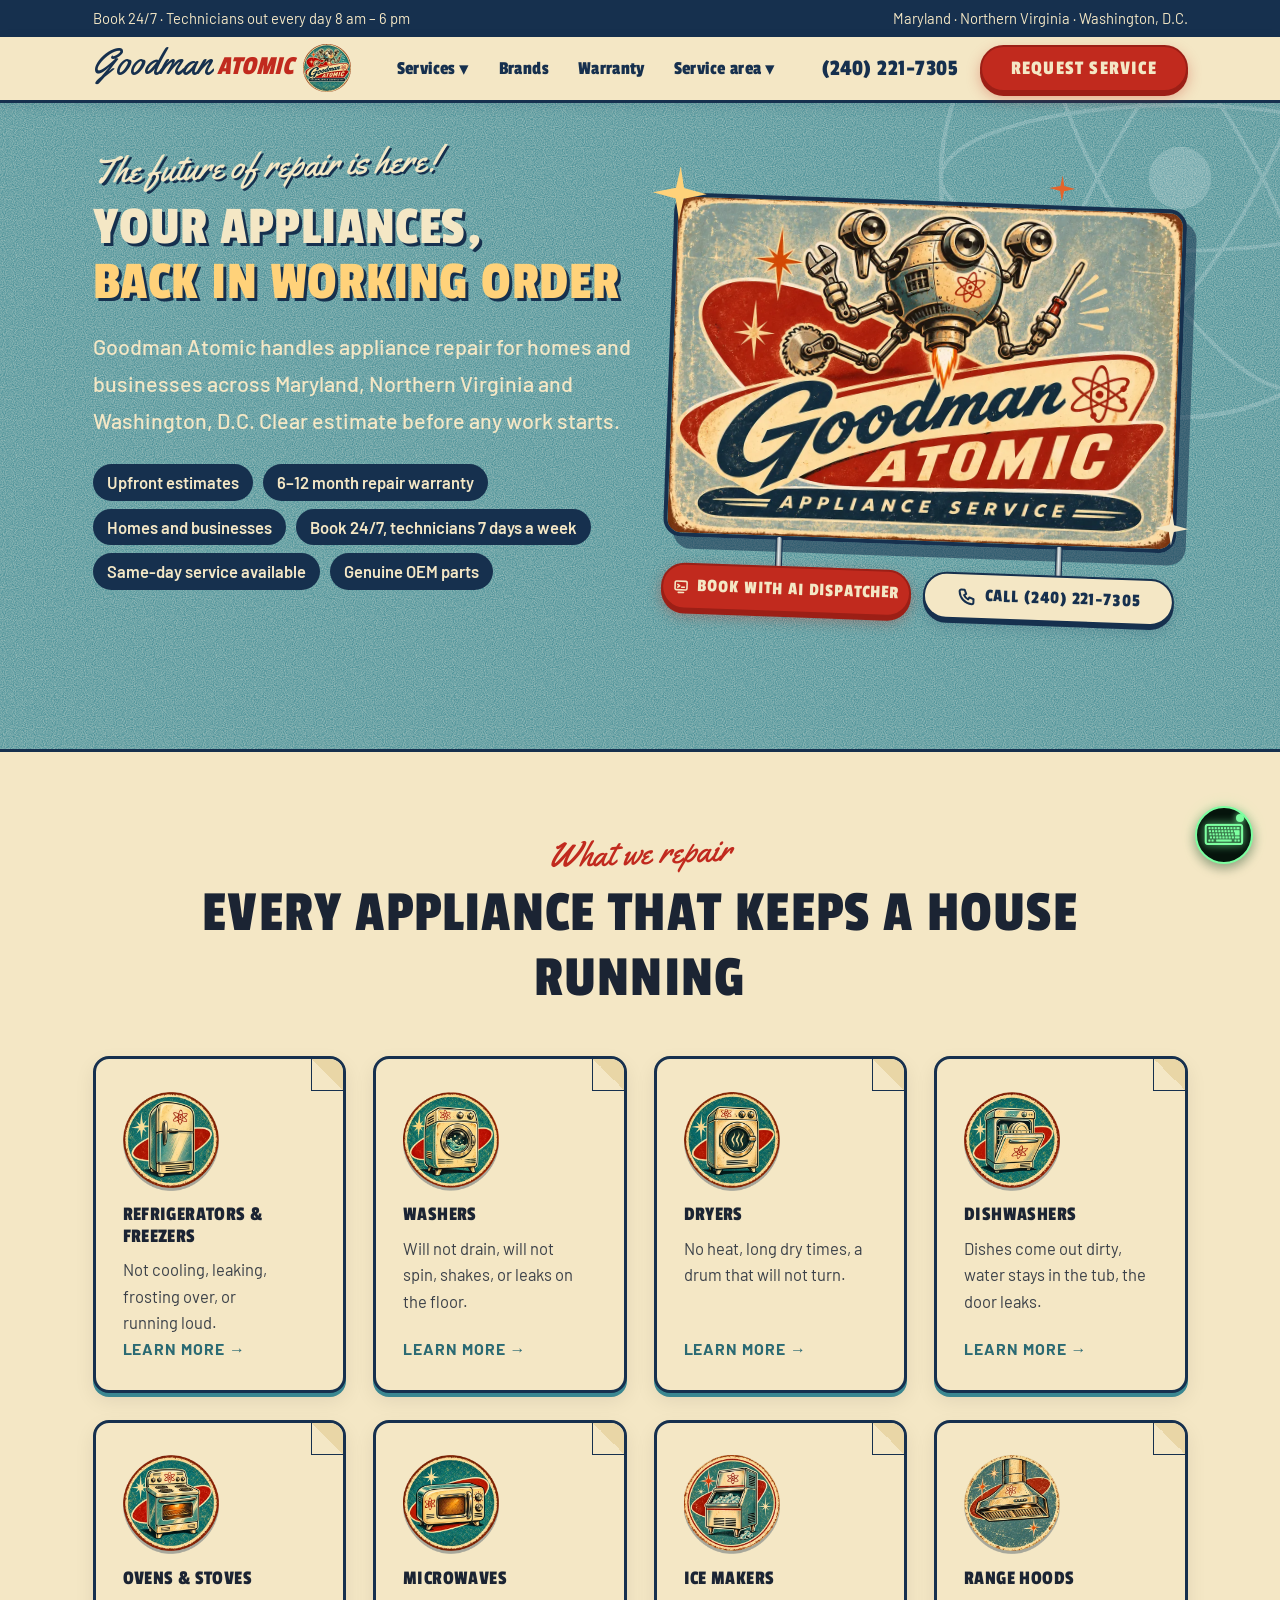
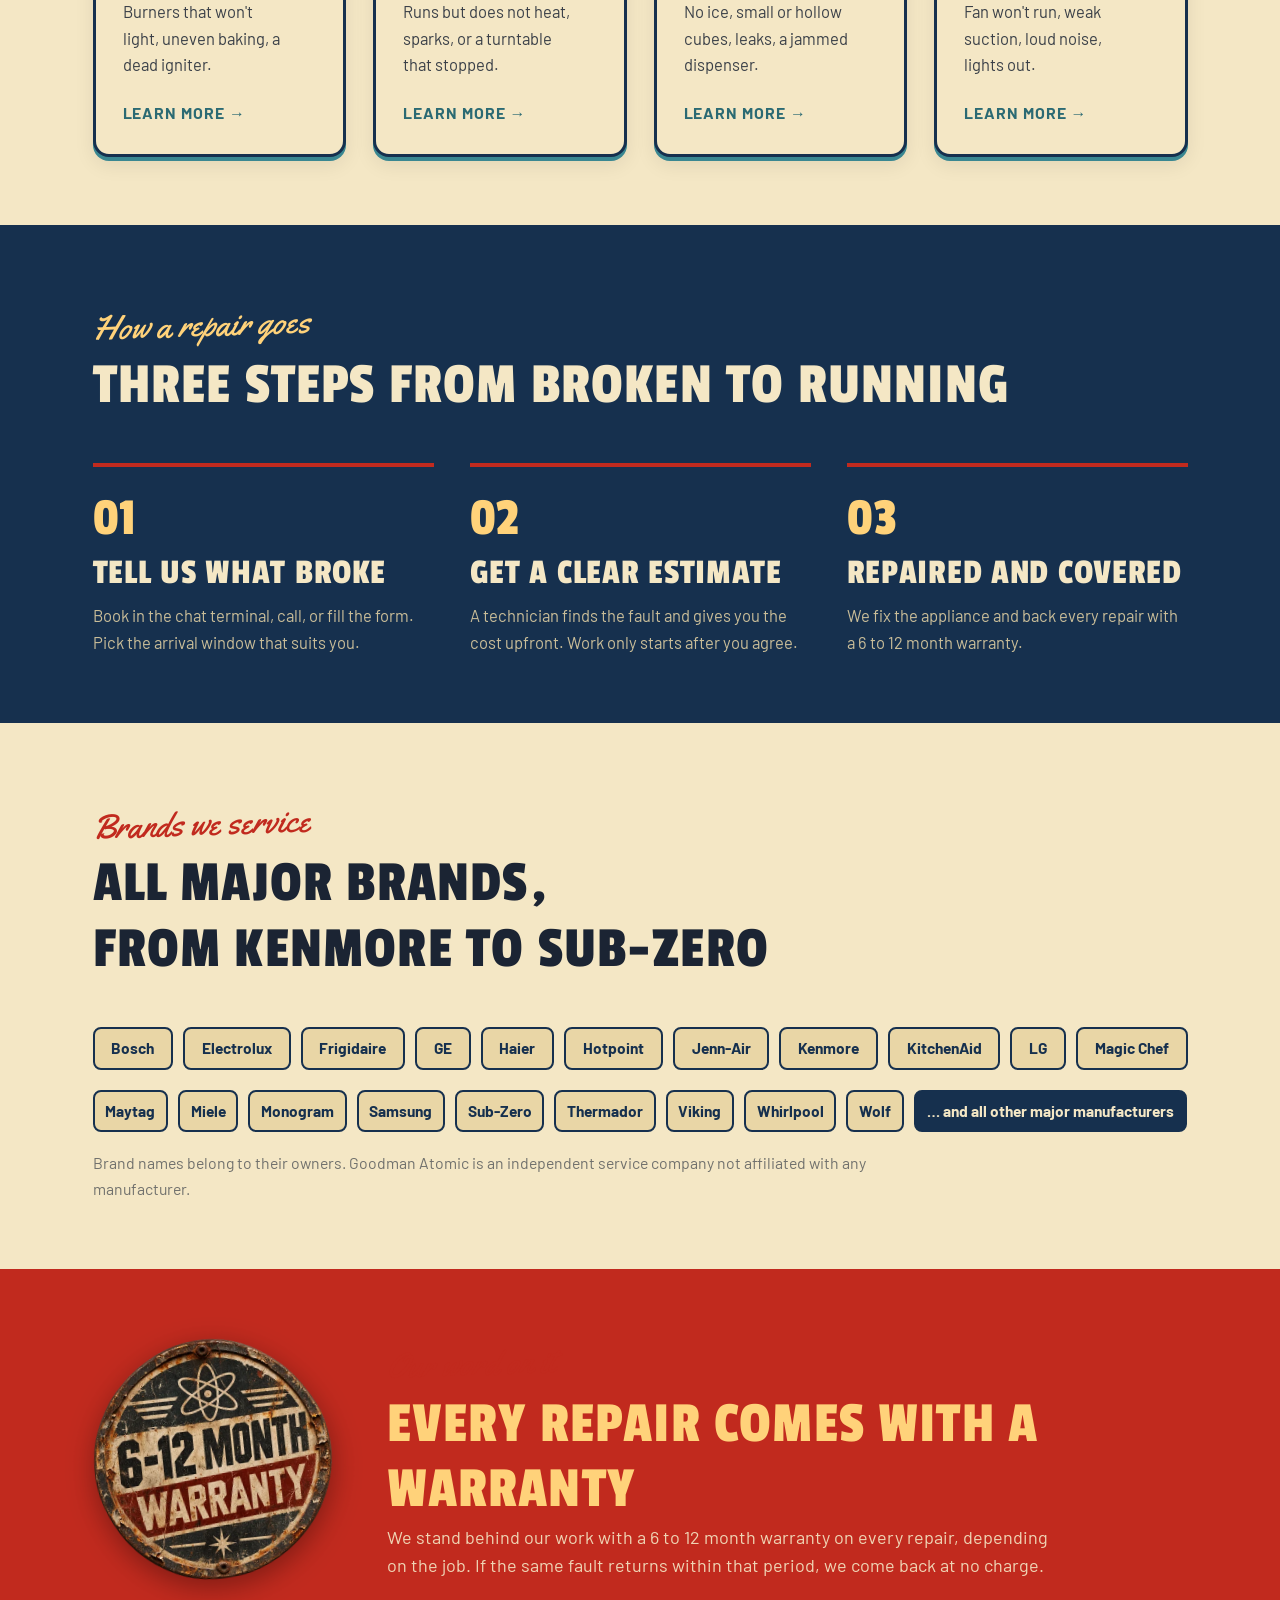
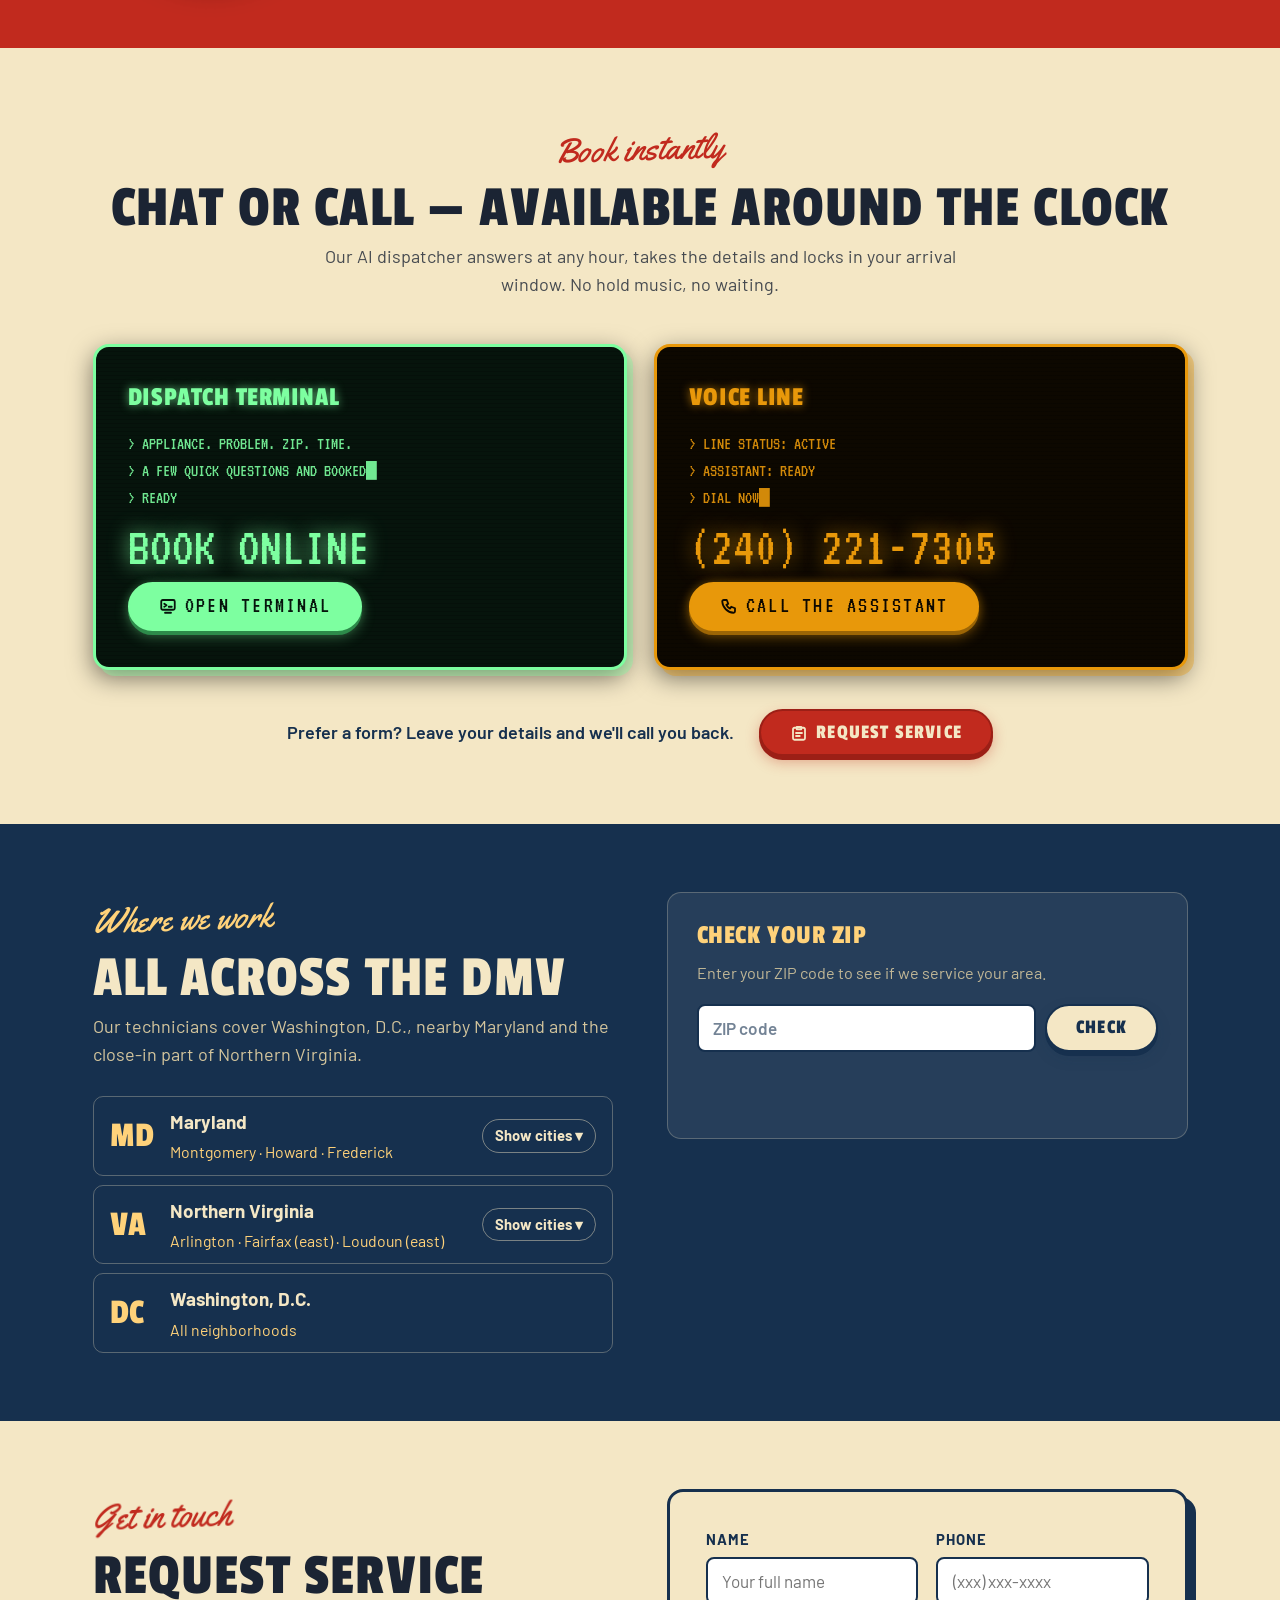
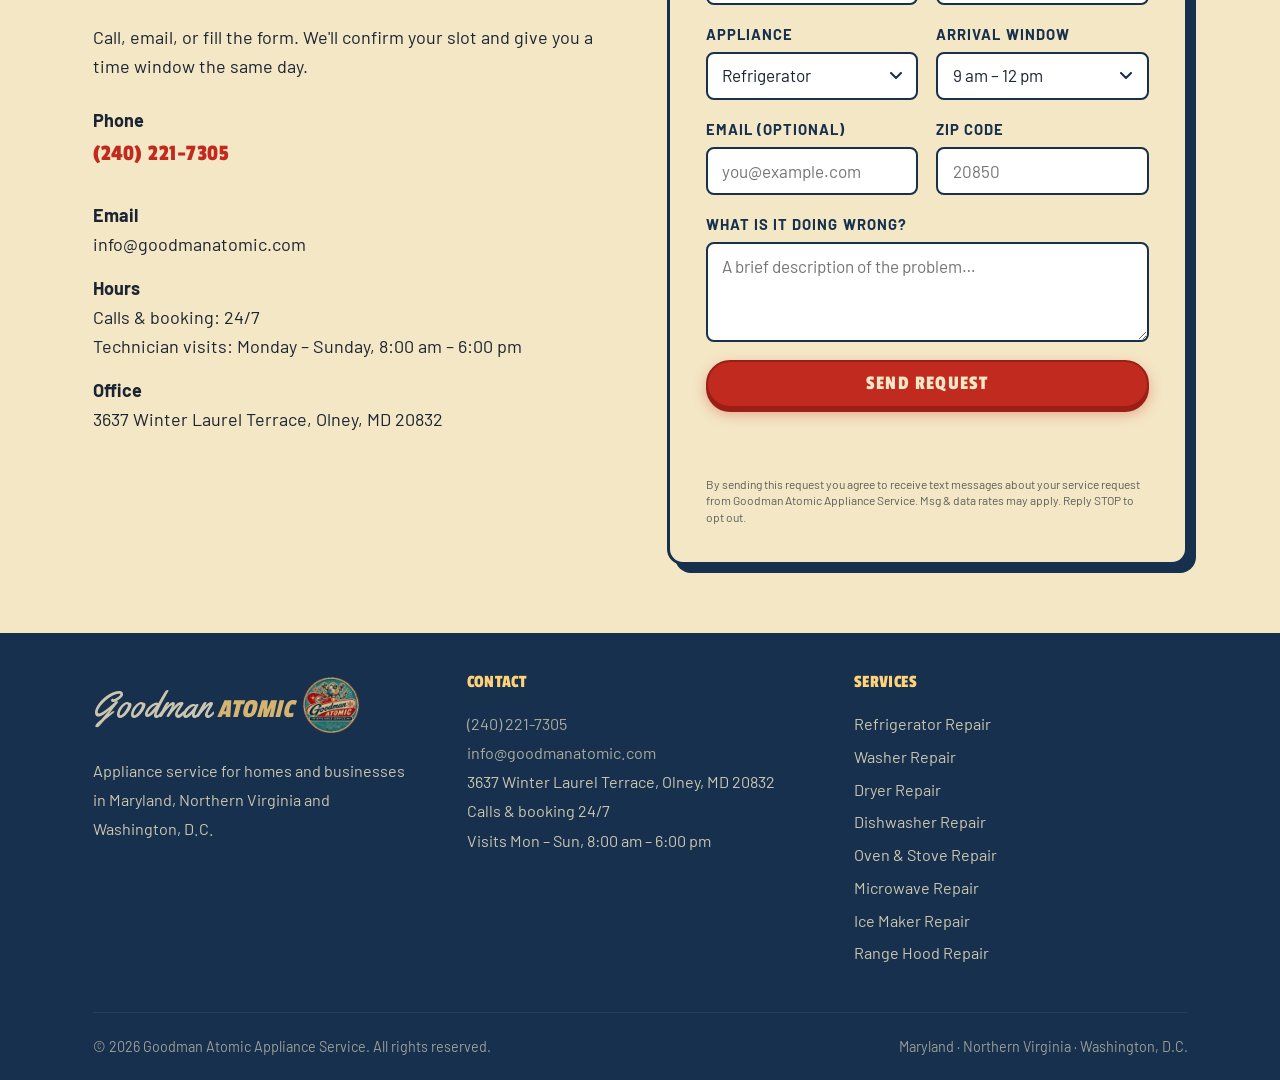
==== commit 77cf7b1b: "24/7 booking, technicians 8-6" ====
--- a/index.html
+++ b/index.html
@@ -14,13 +14,15 @@
 <meta property="og:url" content="https://goodmanatomic.com/">
 <meta property="og:image" content="https://goodmanatomic.com/assets/logo/logo-square.png">
 <meta name="twitter:card" content="summary">
-<link rel="icon" type="image/png" href="assets/logo/logo-square.png">
+<link rel="icon" href="/favicon.ico" sizes="48x48">
+<link rel="icon" type="image/png" sizes="96x96" href="/assets/logo/favicon-96.png">
+<link rel="icon" type="image/png" sizes="192x192" href="/assets/logo/favicon-192.png">
 <link rel="apple-touch-icon" href="assets/logo/logo-round.png">
 <link rel="preconnect" href="https://fonts.googleapis.com">
 <link rel="preconnect" href="https://fonts.gstatic.com" crossorigin>
 <link href="https://fonts.googleapis.com/css2?family=Barlow:wght@400;500;600;700&family=Passion+One:wght@400;700&family=VT323&family=Yellowtail&display=swap" rel="stylesheet">
 <link rel="stylesheet" href="assets/css/style.css?v=11181900">
-<script type="application/ld+json">{"@context":"https://schema.org","@type":["LocalBusiness","HomeAndConstructionBusiness"],"@id":"https://goodmanatomic.com/#business","name":"Goodman Atomic Appliance Service","url":"https://goodmanatomic.com/","logo":"https://goodmanatomic.com/assets/logo/logo-square.png","image":"https://goodmanatomic.com/assets/goodman-atomic-sign.webp","telephone":"+12402217305","email":"info@goodmanatomic.com","address":{"@type":"PostalAddress","streetAddress":"3637 Winter Laurel Terrace","addressLocality":"Olney","addressRegion":"MD","postalCode":"20832","addressCountry":"US"},"areaServed":[{"@type":"AdministrativeArea","name":"Montgomery County, MD"},{"@type":"AdministrativeArea","name":"Howard County, MD"},{"@type":"AdministrativeArea","name":"Frederick County, MD"},{"@type":"AdministrativeArea","name":"Washington, DC"},{"@type":"AdministrativeArea","name":"Arlington County, VA"},{"@type":"AdministrativeArea","name":"Fairfax County, VA"},{"@type":"AdministrativeArea","name":"Falls Church, VA"},{"@type":"AdministrativeArea","name":"Loudoun County, VA"}],"openingHoursSpecification":{"@type":"OpeningHoursSpecification","dayOfWeek":["Monday","Tuesday","Wednesday","Thursday","Friday","Saturday","Sunday"],"opens":"08:00","closes":"18:00"},"priceRange":"$$","paymentAccepted":"Cash, Check, Credit Card, Zelle, Venmo, PayPal","hasOfferCatalog":{"@type":"OfferCatalog","name":"Appliance repair services","itemListElement":[{"@type":"Offer","itemOffered":{"@type":"Service","name":"Refrigerator & Freezer Repair","url":"https://goodmanatomic.com/services/refrigerator-repair.html"}},{"@type":"Offer","itemOffered":{"@type":"Service","name":"Washer Repair","url":"https://goodmanatomic.com/services/washer-repair.html"}},{"@type":"Offer","itemOffered":{"@type":"Service","name":"Dryer Repair","url":"https://goodmanatomic.com/services/dryer-repair.html"}},{"@type":"Offer","itemOffered":{"@type":"Service","name":"Dishwasher Repair","url":"https://goodmanatomic.com/services/dishwasher-repair.html"}},{"@type":"Offer","itemOffered":{"@type":"Service","name":"Oven & Stove Repair","url":"https://goodmanatomic.com/services/oven-stove-repair.html"}},{"@type":"Offer","itemOffered":{"@type":"Service","name":"Microwave Repair","url":"https://goodmanatomic.com/services/microwave-repair.html"}},{"@type":"Offer","itemOffered":{"@type":"Service","name":"Ice Maker Repair","url":"https://goodmanatomic.com/services/ice-maker-repair.html"}},{"@type":"Offer","itemOffered":{"@type":"Service","name":"Range Hood Repair","url":"https://goodmanatomic.com/services/range-hood-repair.html"}}]}}</script>
+<script type="application/ld+json">{"@context":"https://schema.org","@type":["LocalBusiness","HomeAndConstructionBusiness"],"@id":"https://goodmanatomic.com/#business","name":"Goodman Atomic Appliance Service","url":"https://goodmanatomic.com/","logo":"https://goodmanatomic.com/assets/logo/logo-square.png","image":"https://goodmanatomic.com/assets/goodman-atomic-sign.webp","telephone":"+12402217305","email":"info@goodmanatomic.com","address":{"@type":"PostalAddress","streetAddress":"3637 Winter Laurel Terrace","addressLocality":"Olney","addressRegion":"MD","postalCode":"20832","addressCountry":"US"},"areaServed":[{"@type":"AdministrativeArea","name":"Montgomery County, MD"},{"@type":"AdministrativeArea","name":"Howard County, MD"},{"@type":"AdministrativeArea","name":"Frederick County, MD"},{"@type":"AdministrativeArea","name":"Washington, DC"},{"@type":"AdministrativeArea","name":"Arlington County, VA"},{"@type":"AdministrativeArea","name":"Fairfax County, VA"},{"@type":"AdministrativeArea","name":"Falls Church, VA"},{"@type":"AdministrativeArea","name":"Loudoun County, VA"}],"openingHoursSpecification":{"@type":"OpeningHoursSpecification","dayOfWeek":["Monday","Tuesday","Wednesday","Thursday","Friday","Saturday","Sunday"],"opens":"00:00","closes":"23:59"},"priceRange":"$$","paymentAccepted":"Cash, Check, Credit Card, Zelle, Venmo, PayPal","hasOfferCatalog":{"@type":"OfferCatalog","name":"Appliance repair services","itemListElement":[{"@type":"Offer","itemOffered":{"@type":"Service","name":"Refrigerator & Freezer Repair","url":"https://goodmanatomic.com/services/refrigerator-repair.html"}},{"@type":"Offer","itemOffered":{"@type":"Service","name":"Washer Repair","url":"https://goodmanatomic.com/services/washer-repair.html"}},{"@type":"Offer","itemOffered":{"@type":"Service","name":"Dryer Repair","url":"https://goodmanatomic.com/services/dryer-repair.html"}},{"@type":"Offer","itemOffered":{"@type":"Service","name":"Dishwasher Repair","url":"https://goodmanatomic.com/services/dishwasher-repair.html"}},{"@type":"Offer","itemOffered":{"@type":"Service","name":"Oven & Stove Repair","url":"https://goodmanatomic.com/services/oven-stove-repair.html"}},{"@type":"Offer","itemOffered":{"@type":"Service","name":"Microwave Repair","url":"https://goodmanatomic.com/services/microwave-repair.html"}},{"@type":"Offer","itemOffered":{"@type":"Service","name":"Ice Maker Repair","url":"https://goodmanatomic.com/services/ice-maker-repair.html"}},{"@type":"Offer","itemOffered":{"@type":"Service","name":"Range Hood Repair","url":"https://goodmanatomic.com/services/range-hood-repair.html"}}]}}</script>
 </head>
 <body>
 <a class="skip" href="#main">Skip to content</a>
@@ -28,7 +30,7 @@
 <!-- Top strip -->
 <div class="strip">
   <div class="wrap">
-    <span>Open every day · 8 am – 6 pm</span>
+    <span>Book 24/7 · Technicians out every day 8 am – 6 pm</span>
     <span>Maryland · Northern Virginia · Washington, D.C.</span>
   </div>
 </div>
@@ -113,7 +115,7 @@
         <li>Upfront estimates</li>
         <li>6–12 month repair warranty</li>
         <li>Homes and businesses</li>
-        <li>Open 7 days a week</li>
+        <li>Book 24/7, technicians 7 days a week</li>
         <li>Same-day service available</li>
         <li>Genuine OEM parts</li>
       </ul>
@@ -482,7 +484,7 @@
       </li>
       <li>
         <strong>Hours</strong><br>
-        Monday – Sunday, 8:00 am – 6:00 pm
+        Calls &amp; booking: 24/7<br>Technician visits: Monday – Sunday, 8:00 am – 6:00 pm
       </li>
       <li>
         <strong>Office</strong><br>
@@ -511,7 +513,8 @@
           <li><a href="tel:+12402217305">(240) 221-7305</a></li>
           <li><a href="mailto:info@goodmanatomic.com">info@goodmanatomic.com</a></li>
           <li>3637 Winter Laurel Terrace, Olney, MD 20832</li>
-          <li>Mon – Sun, 8:00 am – 6:00 pm</li>
+          <li>Calls &amp; booking 24/7</li>
+          <li>Visits Mon – Sun, 8:00 am – 6:00 pm</li>
         </ul>
       </div>
       <div class="foot-col">
